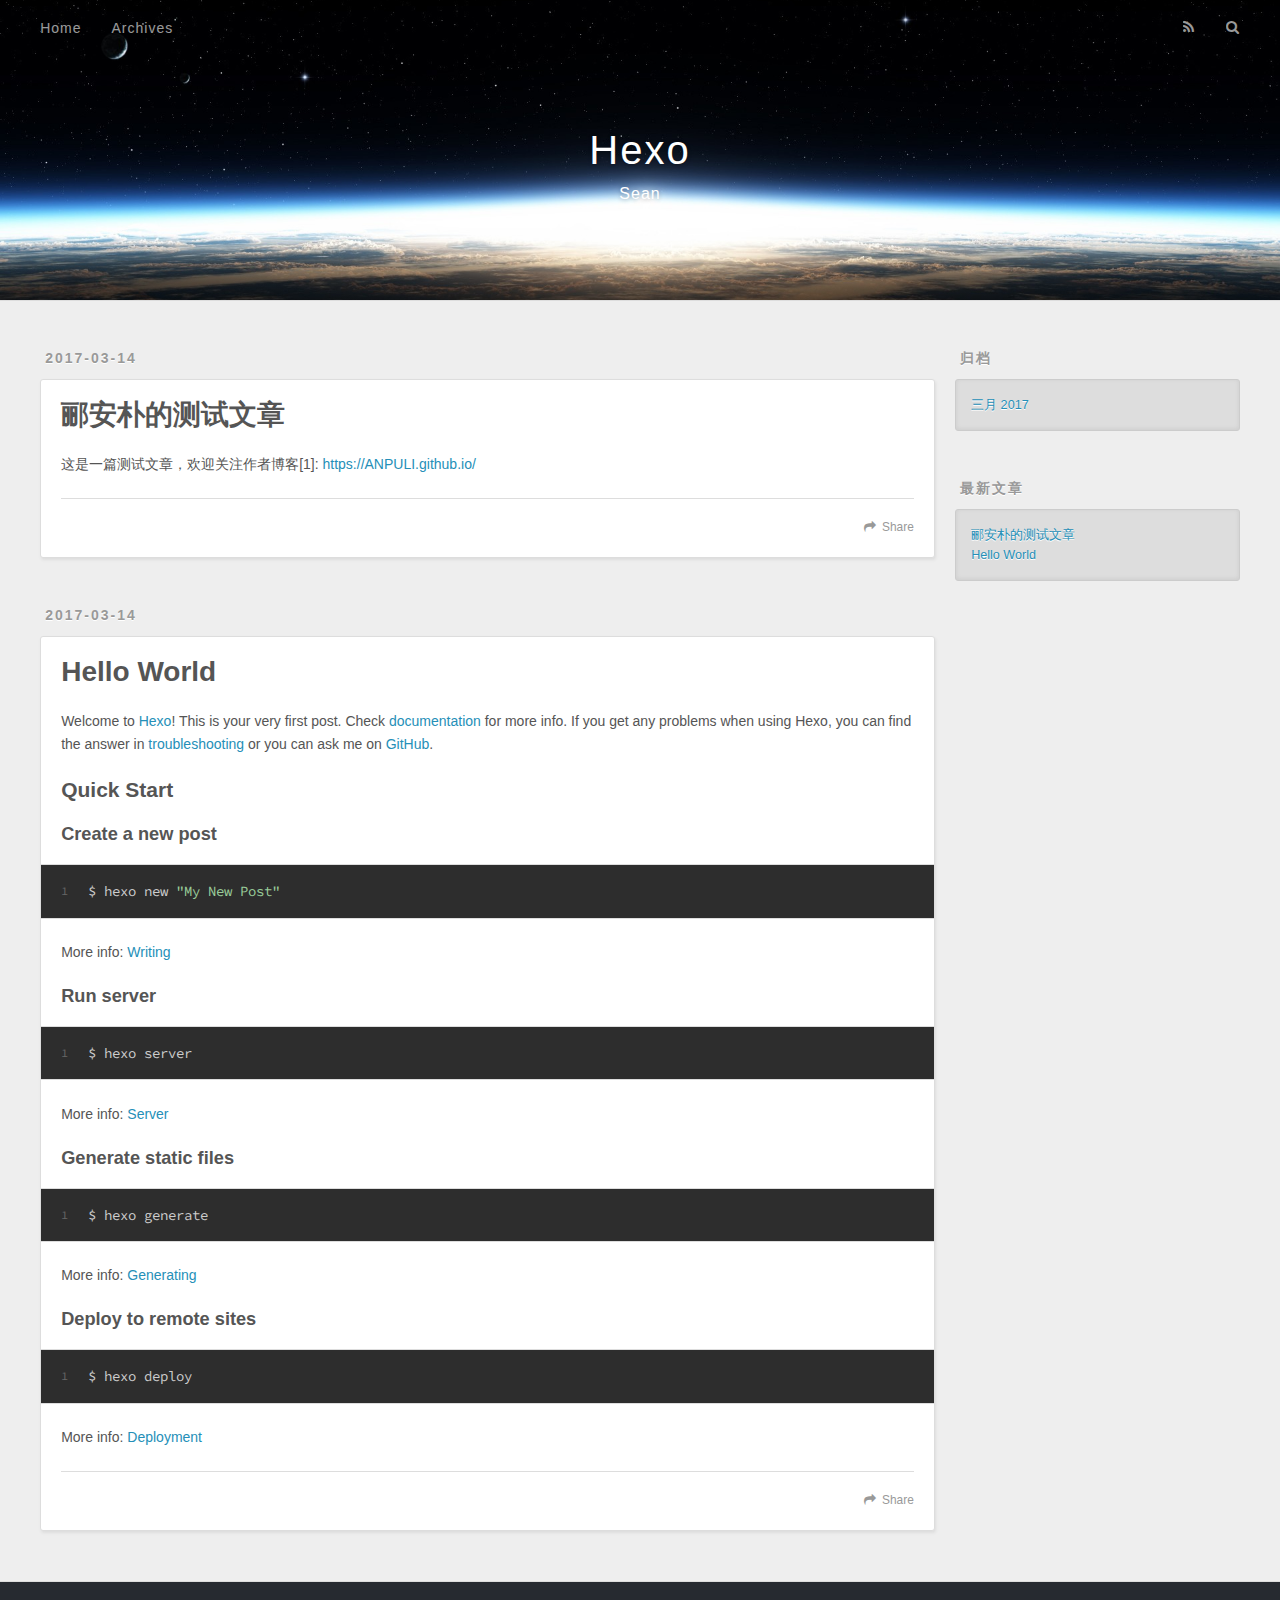
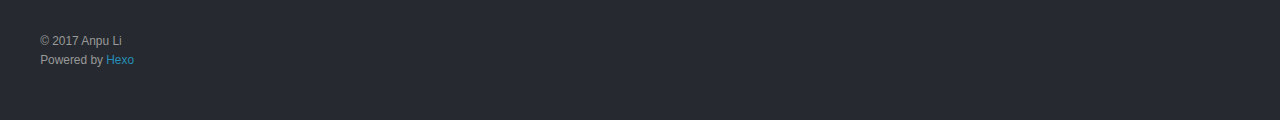
==== index.html @ 2912bfc1 "Site updated: 2017-03-14 13:31:15" ====
<!DOCTYPE html>
<html>
<head>
  <meta charset="utf-8">
  
  <title>Hexo</title>
  <meta name="viewport" content="width=device-width, initial-scale=1, maximum-scale=1">
  <meta name="description" content="No description">
<meta property="og:type" content="website">
<meta property="og:title" content="Hexo">
<meta property="og:url" content="http://yoursite.com/index.html">
<meta property="og:site_name" content="Hexo">
<meta property="og:description" content="No description">
<meta name="twitter:card" content="summary">
<meta name="twitter:title" content="Hexo">
<meta name="twitter:description" content="No description">
  
    <link rel="alternate" href="/atom.xml" title="Hexo" type="application/atom+xml">
  
  
    <link rel="icon" href="/favicon.png">
  
  
    <link href="//fonts.googleapis.com/css?family=Source+Code+Pro" rel="stylesheet" type="text/css">
  
  <link rel="stylesheet" href="/css/style.css">
  

</head>

<body>
  <div id="container">
    <div id="wrap">
      <header id="header">
  <div id="banner"></div>
  <div id="header-outer" class="outer">
    <div id="header-title" class="inner">
      <h1 id="logo-wrap">
        <a href="/" id="logo">Hexo</a>
      </h1>
      
        <h2 id="subtitle-wrap">
          <a href="/" id="subtitle">Sean</a>
        </h2>
      
    </div>
    <div id="header-inner" class="inner">
      <nav id="main-nav">
        <a id="main-nav-toggle" class="nav-icon"></a>
        
          <a class="main-nav-link" href="/">Home</a>
        
          <a class="main-nav-link" href="/archives">Archives</a>
        
      </nav>
      <nav id="sub-nav">
        
          <a id="nav-rss-link" class="nav-icon" href="/atom.xml" title="RSS Feed"></a>
        
        <a id="nav-search-btn" class="nav-icon" title="搜索"></a>
      </nav>
      <div id="search-form-wrap">
        <form action="//google.com/search" method="get" accept-charset="UTF-8" class="search-form"><input type="search" name="q" results="0" class="search-form-input" placeholder="Search"><button type="submit" class="search-form-submit">&#xF002;</button><input type="hidden" name="sitesearch" value="http://yoursite.com"></form>
      </div>
    </div>
  </div>
</header>
      <div class="outer">
        <section id="main">
  
    <article id="post-郦安朴的测试文章" class="article article-type-post" itemscope itemprop="blogPost">
  <div class="article-meta">
    <a href="/2017/03/14/郦安朴的测试文章/" class="article-date">
  <time datetime="2017-03-14T05:19:35.000Z" itemprop="datePublished">2017-03-14</time>
</a>
    
  </div>
  <div class="article-inner">
    
    
      <header class="article-header">
        
  
    <h1 itemprop="name">
      <a class="article-title" href="/2017/03/14/郦安朴的测试文章/">郦安朴的测试文章</a>
    </h1>
  

      </header>
    
    <div class="article-entry" itemprop="articleBody">
      
        <p>这是一篇测试文章，欢迎关注作者博客[1]: <a href="https://ANPULI.github.io/" target="_blank" rel="external">https://ANPULI.github.io/</a></p>

      
    </div>
    <footer class="article-footer">
      <a data-url="http://yoursite.com/2017/03/14/郦安朴的测试文章/" data-id="cj093n25y0001uouliqaqt9pt" class="article-share-link">Share</a>
      
      
    </footer>
  </div>
  
</article>


  
    <article id="post-hello-world" class="article article-type-post" itemscope itemprop="blogPost">
  <div class="article-meta">
    <a href="/2017/03/14/hello-world/" class="article-date">
  <time datetime="2017-03-14T04:30:43.937Z" itemprop="datePublished">2017-03-14</time>
</a>
    
  </div>
  <div class="article-inner">
    
    
      <header class="article-header">
        
  
    <h1 itemprop="name">
      <a class="article-title" href="/2017/03/14/hello-world/">Hello World</a>
    </h1>
  

      </header>
    
    <div class="article-entry" itemprop="articleBody">
      
        <p>Welcome to <a href="https://hexo.io/" target="_blank" rel="external">Hexo</a>! This is your very first post. Check <a href="https://hexo.io/docs/" target="_blank" rel="external">documentation</a> for more info. If you get any problems when using Hexo, you can find the answer in <a href="https://hexo.io/docs/troubleshooting.html" target="_blank" rel="external">troubleshooting</a> or you can ask me on <a href="https://github.com/hexojs/hexo/issues" target="_blank" rel="external">GitHub</a>.</p>
<h2 id="Quick-Start"><a href="#Quick-Start" class="headerlink" title="Quick Start"></a>Quick Start</h2><h3 id="Create-a-new-post"><a href="#Create-a-new-post" class="headerlink" title="Create a new post"></a>Create a new post</h3><figure class="highlight bash"><table><tr><td class="gutter"><pre><div class="line">1</div></pre></td><td class="code"><pre><div class="line">$ hexo new <span class="string">"My New Post"</span></div></pre></td></tr></table></figure>
<p>More info: <a href="https://hexo.io/docs/writing.html" target="_blank" rel="external">Writing</a></p>
<h3 id="Run-server"><a href="#Run-server" class="headerlink" title="Run server"></a>Run server</h3><figure class="highlight bash"><table><tr><td class="gutter"><pre><div class="line">1</div></pre></td><td class="code"><pre><div class="line">$ hexo server</div></pre></td></tr></table></figure>
<p>More info: <a href="https://hexo.io/docs/server.html" target="_blank" rel="external">Server</a></p>
<h3 id="Generate-static-files"><a href="#Generate-static-files" class="headerlink" title="Generate static files"></a>Generate static files</h3><figure class="highlight bash"><table><tr><td class="gutter"><pre><div class="line">1</div></pre></td><td class="code"><pre><div class="line">$ hexo generate</div></pre></td></tr></table></figure>
<p>More info: <a href="https://hexo.io/docs/generating.html" target="_blank" rel="external">Generating</a></p>
<h3 id="Deploy-to-remote-sites"><a href="#Deploy-to-remote-sites" class="headerlink" title="Deploy to remote sites"></a>Deploy to remote sites</h3><figure class="highlight bash"><table><tr><td class="gutter"><pre><div class="line">1</div></pre></td><td class="code"><pre><div class="line">$ hexo deploy</div></pre></td></tr></table></figure>
<p>More info: <a href="https://hexo.io/docs/deployment.html" target="_blank" rel="external">Deployment</a></p>

      
    </div>
    <footer class="article-footer">
      <a data-url="http://yoursite.com/2017/03/14/hello-world/" data-id="cj093n25i0000uoulwj6k69hn" class="article-share-link">Share</a>
      
      
    </footer>
  </div>
  
</article>


  

</section>
        
          <aside id="sidebar">
  
    

  
    

  
    
  
    
  <div class="widget-wrap">
    <h3 class="widget-title">归档</h3>
    <div class="widget">
      <ul class="archive-list"><li class="archive-list-item"><a class="archive-list-link" href="/archives/2017/03/">三月 2017</a></li></ul>
    </div>
  </div>


  
    
  <div class="widget-wrap">
    <h3 class="widget-title">最新文章</h3>
    <div class="widget">
      <ul>
        
          <li>
            <a href="/2017/03/14/郦安朴的测试文章/">郦安朴的测试文章</a>
          </li>
        
          <li>
            <a href="/2017/03/14/hello-world/">Hello World</a>
          </li>
        
      </ul>
    </div>
  </div>

  
</aside>
        
      </div>
      <footer id="footer">
  
  <div class="outer">
    <div id="footer-info" class="inner">
      &copy; 2017 Anpu Li<br>
      Powered by <a href="http://hexo.io/" target="_blank">Hexo</a>
    </div>
  </div>
</footer>
    </div>
    <nav id="mobile-nav">
  
    <a href="/" class="mobile-nav-link">Home</a>
  
    <a href="/archives" class="mobile-nav-link">Archives</a>
  
</nav>
    

<script src="//ajax.googleapis.com/ajax/libs/jquery/2.0.3/jquery.min.js"></script>


  <link rel="stylesheet" href="/fancybox/jquery.fancybox.css">
  <script src="/fancybox/jquery.fancybox.pack.js"></script>


<script src="/js/script.js"></script>

  </div>
</body>
</html>
---- css/style.css ----
body {
  width: 100%;
}
body:before,
body:after {
  content: "";
  display: table;
}
body:after {
  clear: both;
}
html,
body,
div,
span,
applet,
object,
iframe,
h1,
h2,
h3,
h4,
h5,
h6,
p,
blockquote,
pre,
a,
abbr,
acronym,
address,
big,
cite,
code,
del,
dfn,
em,
img,
ins,
kbd,
q,
s,
samp,
small,
strike,
strong,
sub,
sup,
tt,
var,
dl,
dt,
dd,
ol,
ul,
li,
fieldset,
form,
label,
legend,
table,
caption,
tbody,
tfoot,
thead,
tr,
th,
td {
  margin: 0;
  padding: 0;
  border: 0;
  outline: 0;
  font-weight: inherit;
  font-style: inherit;
  font-family: inherit;
  font-size: 100%;
  vertical-align: baseline;
}
body {
  line-height: 1;
  color: #000;
  background: #fff;
}
ol,
ul {
  list-style: none;
}
table {
  border-collapse: separate;
  border-spacing: 0;
  vertical-align: middle;
}
caption,
th,
td {
  text-align: left;
  font-weight: normal;
  vertical-align: middle;
}
a img {
  border: none;
}
input,
button {
  margin: 0;
  padding: 0;
}
input::-moz-focus-inner,
button::-moz-focus-inner {
  border: 0;
  padding: 0;
}
@font-face {
  font-family: FontAwesome;
  font-style: normal;
  font-weight: normal;
  src: url("fonts/fontawesome-webfont.eot?v=#4.0.3");
  src: url("fonts/fontawesome-webfont.eot?#iefix&v=#4.0.3") format("embedded-opentype"), url("fonts/fontawesome-webfont.woff?v=#4.0.3") format("woff"), url("fonts/fontawesome-webfont.ttf?v=#4.0.3") format("truetype"), url("fonts/fontawesome-webfont.svg#fontawesomeregular?v=#4.0.3") format("svg");
}
html,
body,
#container {
  height: 100%;
}
body {
  background: #eee;
  font: 14px "Helvetica Neue", Helvetica, Arial, sans-serif;
  -webkit-text-size-adjust: 100%;
}
.outer {
  max-width: 1220px;
  margin: 0 auto;
  padding: 0 20px;
}
.outer:before,
.outer:after {
  content: "";
  display: table;
}
.outer:after {
  clear: both;
}
.inner {
  display: inline;
  float: left;
  width: 98.33333333333333%;
  margin: 0 0.833333333333333%;
}
.left,
.alignleft {
  float: left;
}
.right,
.alignright {
  float: right;
}
.clear {
  clear: both;
}
#container {
  position: relative;
}
.mobile-nav-on {
  overflow: hidden;
}
#wrap {
  height: 100%;
  width: 100%;
  position: absolute;
  top: 0;
  left: 0;
  -webkit-transition: 0.2s ease-out;
  -moz-transition: 0.2s ease-out;
  -ms-transition: 0.2s ease-out;
  transition: 0.2s ease-out;
  z-index: 1;
  background: #eee;
}
.mobile-nav-on #wrap {
  left: 280px;
}
@media screen and (min-width: 768px) {
  #main {
    display: inline;
    float: left;
    width: 73.33333333333333%;
    margin: 0 0.833333333333333%;
  }
}
.article-date,
.article-category-link,
.archive-year,
.widget-title {
  text-decoration: none;
  text-transform: uppercase;
  letter-spacing: 2px;
  color: #999;
  margin-bottom: 1em;
  margin-left: 5px;
  line-height: 1em;
  text-shadow: 0 1px #fff;
  font-weight: bold;
}
.article-inner,
.archive-article-inner {
  background: #fff;
  -webkit-box-shadow: 1px 2px 3px #ddd;
  box-shadow: 1px 2px 3px #ddd;
  border: 1px solid #ddd;
  border-radius: 3px;
}
.article-entry h1,
.widget h1 {
  font-size: 2em;
}
.article-entry h2,
.widget h2 {
  font-size: 1.5em;
}
.article-entry h3,
.widget h3 {
  font-size: 1.3em;
}
.article-entry h4,
.widget h4 {
  font-size: 1.2em;
}
.article-entry h5,
.widget h5 {
  font-size: 1em;
}
.article-entry h6,
.widget h6 {
  font-size: 1em;
  color: #999;
}
.article-entry hr,
.widget hr {
  border: 1px dashed #ddd;
}
.article-entry strong,
.widget strong {
  font-weight: bold;
}
.article-entry em,
.widget em,
.article-entry cite,
.widget cite {
  font-style: italic;
}
.article-entry sup,
.widget sup,
.article-entry sub,
.widget sub {
  font-size: 0.75em;
  line-height: 0;
  position: relative;
  vertical-align: baseline;
}
.article-entry sup,
.widget sup {
  top: -0.5em;
}
.article-entry sub,
.widget sub {
  bottom: -0.2em;
}
.article-entry small,
.widget small {
  font-size: 0.85em;
}
.article-entry acronym,
.widget acronym,
.article-entry abbr,
.widget abbr {
  border-bottom: 1px dotted;
}
.article-entry ul,
.widget ul,
.article-entry ol,
.widget ol,
.article-entry dl,
.widget dl {
  margin: 0 20px;
  line-height: 1.6em;
}
.article-entry ul ul,
.widget ul ul,
.article-entry ol ul,
.widget ol ul,
.article-entry ul ol,
.widget ul ol,
.article-entry ol ol,
.widget ol ol {
  margin-top: 0;
  margin-bottom: 0;
}
.article-entry ul,
.widget ul {
  list-style: disc;
}
.article-entry ol,
.widget ol {
  list-style: decimal;
}
.article-entry dt,
.widget dt {
  font-weight: bold;
}
#header {
  height: 300px;
  position: relative;
  border-bottom: 1px solid #ddd;
}
#header:before,
#header:after {
  content: "";
  position: absolute;
  left: 0;
  right: 0;
  height: 40px;
}
#header:before {
  top: 0;
  background: -webkit-linear-gradient(rgba(0,0,0,0.2), transparent);
  background: -moz-linear-gradient(rgba(0,0,0,0.2), transparent);
  background: -ms-linear-gradient(rgba(0,0,0,0.2), transparent);
  background: linear-gradient(rgba(0,0,0,0.2), transparent);
}
#header:after {
  bottom: 0;
  background: -webkit-linear-gradient(transparent, rgba(0,0,0,0.2));
  background: -moz-linear-gradient(transparent, rgba(0,0,0,0.2));
  background: -ms-linear-gradient(transparent, rgba(0,0,0,0.2));
  background: linear-gradient(transparent, rgba(0,0,0,0.2));
}
#header-outer {
  height: 100%;
  position: relative;
}
#header-inner {
  position: relative;
  overflow: hidden;
}
#banner {
  position: absolute;
  top: 0;
  left: 0;
  width: 100%;
  height: 100%;
  background: url("images/banner.jpg") center #000;
  -webkit-background-size: cover;
  -moz-background-size: cover;
  background-size: cover;
  z-index: -1;
}
#header-title {
  text-align: center;
  height: 40px;
  position: absolute;
  top: 50%;
  left: 0;
  margin-top: -20px;
}
#logo,
#subtitle {
  text-decoration: none;
  color: #fff;
  font-weight: 300;
  text-shadow: 0 1px 4px rgba(0,0,0,0.3);
}
#logo {
  font-size: 40px;
  line-height: 40px;
  letter-spacing: 2px;
}
#subtitle {
  font-size: 16px;
  line-height: 16px;
  letter-spacing: 1px;
}
#subtitle-wrap {
  margin-top: 16px;
}
#main-nav {
  float: left;
  margin-left: -15px;
}
.nav-icon,
.main-nav-link {
  float: left;
  color: #fff;
  opacity: 0.6;
  text-decoration: none;
  text-shadow: 0 1px rgba(0,0,0,0.2);
  -webkit-transition: opacity 0.2s;
  -moz-transition: opacity 0.2s;
  -ms-transition: opacity 0.2s;
  transition: opacity 0.2s;
  display: block;
  padding: 20px 15px;
}
.nav-icon:hover,
.main-nav-link:hover {
  opacity: 1;
}
.nav-icon {
  font-family: FontAwesome;
  text-align: center;
  font-size: 14px;
  width: 14px;
  height: 14px;
  padding: 20px 15px;
  position: relative;
  cursor: pointer;
}
.main-nav-link {
  font-weight: 300;
  letter-spacing: 1px;
}
@media screen and (max-width: 479px) {
  .main-nav-link {
    display: none;
  }
}
#main-nav-toggle {
  display: none;
}
#main-nav-toggle:before {
  content: "\f0c9";
}
@media screen and (max-width: 479px) {
  #main-nav-toggle {
    display: block;
  }
}
#sub-nav {
  float: right;
  margin-right: -15px;
}
#nav-rss-link:before {
  content: "\f09e";
}
#nav-search-btn:before {
  content: "\f002";
}
#search-form-wrap {
  position: absolute;
  top: 15px;
  width: 150px;
  height: 30px;
  right: -150px;
  opacity: 0;
  -webkit-transition: 0.2s ease-out;
  -moz-transition: 0.2s ease-out;
  -ms-transition: 0.2s ease-out;
  transition: 0.2s ease-out;
}
#search-form-wrap.on {
  opacity: 1;
  right: 0;
}
@media screen and (max-width: 479px) {
  #search-form-wrap {
    width: 100%;
    right: -100%;
  }
}
.search-form {
  position: absolute;
  top: 0;
  left: 0;
  right: 0;
  background: #fff;
  padding: 5px 15px;
  border-radius: 15px;
  -webkit-box-shadow: 0 0 10px rgba(0,0,0,0.3);
  box-shadow: 0 0 10px rgba(0,0,0,0.3);
}
.search-form-input {
  border: none;
  background: none;
  color: #555;
  width: 100%;
  font: 13px "Helvetica Neue", Helvetica, Arial, sans-serif;
  outline: none;
}
.search-form-input::-webkit-search-results-decoration,
.search-form-input::-webkit-search-cancel-button {
  -webkit-appearance: none;
}
.search-form-submit {
  position: absolute;
  top: 50%;
  right: 10px;
  margin-top: -7px;
  font: 13px FontAwesome;
  border: none;
  background: none;
  color: #bbb;
  cursor: pointer;
}
.search-form-submit:hover,
.search-form-submit:focus {
  color: #777;
}
.article {
  margin: 50px 0;
}
.article-inner {
  overflow: hidden;
}
.article-meta:before,
.article-meta:after {
  content: "";
  display: table;
}
.article-meta:after {
  clear: both;
}
.article-date {
  float: left;
}
.article-category {
  float: left;
  line-height: 1em;
  color: #ccc;
  text-shadow: 0 1px #fff;
  margin-left: 8px;
}
.article-category:before {
  content: "\2022";
}
.article-category-link {
  margin: 0 12px 1em;
}
.article-header {
  padding: 20px 20px 0;
}
.article-title {
  text-decoration: none;
  font-size: 2em;
  font-weight: bold;
  color: #555;
  line-height: 1.1em;
  -webkit-transition: color 0.2s;
  -moz-transition: color 0.2s;
  -ms-transition: color 0.2s;
  transition: color 0.2s;
}
a.article-title:hover {
  color: #258fb8;
}
.article-entry {
  color: #555;
  padding: 0 20px;
}
.article-entry:before,
.article-entry:after {
  content: "";
  display: table;
}
.article-entry:after {
  clear: both;
}
.article-entry p,
.article-entry table {
  line-height: 1.6em;
  margin: 1.6em 0;
}
.article-entry h1,
.article-entry h2,
.article-entry h3,
.article-entry h4,
.article-entry h5,
.article-entry h6 {
  font-weight: bold;
}
.article-entry h1,
.article-entry h2,
.article-entry h3,
.article-entry h4,
.article-entry h5,
.article-entry h6 {
  line-height: 1.1em;
  margin: 1.1em 0;
}
.article-entry a {
  color: #258fb8;
  text-decoration: none;
}
.article-entry a:hover {
  text-decoration: underline;
}
.article-entry ul,
.article-entry ol,
.article-entry dl {
  margin-top: 1.6em;
  margin-bottom: 1.6em;
}
.article-entry img,
.article-entry video {
  max-width: 100%;
  height: auto;
  display: block;
  margin: auto;
}
.article-entry iframe {
  border: none;
}
.article-entry table {
  width: 100%;
  border-collapse: collapse;
  border-spacing: 0;
}
.article-entry th {
  font-weight: bold;
  border-bottom: 3px solid #ddd;
  padding-bottom: 0.5em;
}
.article-entry td {
  border-bottom: 1px solid #ddd;
  padding: 10px 0;
}
.article-entry blockquote {
  font-family: Georgia, "Times New Roman", serif;
  font-size: 1.4em;
  margin: 1.6em 20px;
  text-align: center;
}
.article-entry blockquote footer {
  font-size: 14px;
  margin: 1.6em 0;
  font-family: "Helvetica Neue", Helvetica, Arial, sans-serif;
}
.article-entry blockquote footer cite:before {
  content: "—";
  padding: 0 0.5em;
}
.article-entry .pullquote {
  text-align: left;
  width: 45%;
  margin: 0;
}
.article-entry .pullquote.left {
  margin-left: 0.5em;
  margin-right: 1em;
}
.article-entry .pullquote.right {
  margin-right: 0.5em;
  margin-left: 1em;
}
.article-entry .caption {
  color: #999;
  display: block;
  font-size: 0.9em;
  margin-top: 0.5em;
  position: relative;
  text-align: center;
}
.article-entry .video-container {
  position: relative;
  padding-top: 56.25%;
  height: 0;
  overflow: hidden;
}
.article-entry .video-container iframe,
.article-entry .video-container object,
.article-entry .video-container embed {
  position: absolute;
  top: 0;
  left: 0;
  width: 100%;
  height: 100%;
  margin-top: 0;
}
.article-more-link a {
  display: inline-block;
  line-height: 1em;
  padding: 6px 15px;
  border-radius: 15px;
  background: #eee;
  color: #999;
  text-shadow: 0 1px #fff;
  text-decoration: none;
}
.article-more-link a:hover {
  background: #258fb8;
  color: #fff;
  text-decoration: none;
  text-shadow: 0 1px #1e7293;
}
.article-footer {
  font-size: 0.85em;
  line-height: 1.6em;
  border-top: 1px solid #ddd;
  padding-top: 1.6em;
  margin: 0 20px 20px;
}
.article-footer:before,
.article-footer:after {
  content: "";
  display: table;
}
.article-footer:after {
  clear: both;
}
.article-footer a {
  color: #999;
  text-decoration: none;
}
.article-footer a:hover {
  color: #555;
}
.article-tag-list-item {
  float: left;
  margin-right: 10px;
}
.article-tag-list-link:before {
  content: "#";
}
.article-comment-link {
  float: right;
}
.article-comment-link:before {
  content: "\f075";
  font-family: FontAwesome;
  padding-right: 8px;
}
.article-share-link {
  cursor: pointer;
  float: right;
  margin-left: 20px;
}
.article-share-link:before {
  content: "\f064";
  font-family: FontAwesome;
  padding-right: 6px;
}
#article-nav {
  position: relative;
}
#article-nav:before,
#article-nav:after {
  content: "";
  display: table;
}
#article-nav:after {
  clear: both;
}
@media screen and (min-width: 768px) {
  #article-nav {
    margin: 50px 0;
  }
  #article-nav:before {
    width: 8px;
    height: 8px;
    position: absolute;
    top: 50%;
    left: 50%;
    margin-top: -4px;
    margin-left: -4px;
    content: "";
    border-radius: 50%;
    background: #ddd;
    -webkit-box-shadow: 0 1px 2px #fff;
    box-shadow: 0 1px 2px #fff;
  }
}
.article-nav-link-wrap {
  text-decoration: none;
  text-shadow: 0 1px #fff;
  color: #999;
  -webkit-box-sizing: border-box;
  -moz-box-sizing: border-box;
  box-sizing: border-box;
  margin-top: 50px;
  text-align: center;
  display: block;
}
.article-nav-link-wrap:hover {
  color: #555;
}
@media screen and (min-width: 768px) {
  .article-nav-link-wrap {
    width: 50%;
    margin-top: 0;
  }
}
@media screen and (min-width: 768px) {
  #article-nav-newer {
    float: left;
    text-align: right;
    padding-right: 20px;
  }
}
@media screen and (min-width: 768px) {
  #article-nav-older {
    float: right;
    text-align: left;
    padding-left: 20px;
  }
}
.article-nav-caption {
  text-transform: uppercase;
  letter-spacing: 2px;
  color: #ddd;
  line-height: 1em;
  font-weight: bold;
}
#article-nav-newer .article-nav-caption {
  margin-right: -2px;
}
.article-nav-title {
  font-size: 0.85em;
  line-height: 1.6em;
  margin-top: 0.5em;
}
.article-share-box {
  position: absolute;
  display: none;
  background: #fff;
  -webkit-box-shadow: 1px 2px 10px rgba(0,0,0,0.2);
  box-shadow: 1px 2px 10px rgba(0,0,0,0.2);
  border-radius: 3px;
  margin-left: -145px;
  overflow: hidden;
  z-index: 1;
}
.article-share-box.on {
  display: block;
}
.article-share-input {
  width: 100%;
  background: none;
  -webkit-box-sizing: border-box;
  -moz-box-sizing: border-box;
  box-sizing: border-box;
  font: 14px "Helvetica Neue", Helvetica, Arial, sans-serif;
  padding: 0 15px;
  color: #555;
  outline: none;
  border: 1px solid #ddd;
  border-radius: 3px 3px 0 0;
  height: 36px;
  line-height: 36px;
}
.article-share-links {
  background: #eee;
}
.article-share-links:before,
.article-share-links:after {
  content: "";
  display: table;
}
.article-share-links:after {
  clear: both;
}
.article-share-twitter,
.article-share-facebook,
.article-share-pinterest,
.article-share-google {
  width: 50px;
  height: 36px;
  display: block;
  float: left;
  position: relative;
  color: #999;
  text-shadow: 0 1px #fff;
}
.article-share-twitter:before,
.article-share-facebook:before,
.article-share-pinterest:before,
.article-share-google:before {
  font-size: 20px;
  font-family: FontAwesome;
  width: 20px;
  height: 20px;
  position: absolute;
  top: 50%;
  left: 50%;
  margin-top: -10px;
  margin-left: -10px;
  text-align: center;
}
.article-share-twitter:hover,
.article-share-facebook:hover,
.article-share-pinterest:hover,
.article-share-google:hover {
  color: #fff;
}
.article-share-twitter:before {
  content: "\f099";
}
.article-share-twitter:hover {
  background: #00aced;
  text-shadow: 0 1px #008abe;
}
.article-share-facebook:before {
  content: "\f09a";
}
.article-share-facebook:hover {
  background: #3b5998;
  text-shadow: 0 1px #2f477a;
}
.article-share-pinterest:before {
  content: "\f0d2";
}
.article-share-pinterest:hover {
  background: #cb2027;
  text-shadow: 0 1px #a21a1f;
}
.article-share-google:before {
  content: "\f0d5";
}
.article-share-google:hover {
  background: #dd4b39;
  text-shadow: 0 1px #be3221;
}
.article-gallery {
  background: #000;
  position: relative;
}
.article-gallery-photos {
  position: relative;
  overflow: hidden;
}
.article-gallery-img {
  display: none;
  max-width: 100%;
}
.article-gallery-img:first-child {
  display: block;
}
.article-gallery-img.loaded {
  position: absolute;
  display: block;
}
.article-gallery-img img {
  display: block;
  max-width: 100%;
  margin: 0 auto;
}
#comments {
  background: #fff;
  -webkit-box-shadow: 1px 2px 3px #ddd;
  box-shadow: 1px 2px 3px #ddd;
  padding: 20px;
  border: 1px solid #ddd;
  border-radius: 3px;
  margin: 50px 0;
}
#comments a {
  color: #258fb8;
}
.archives-wrap {
  margin: 50px 0;
}
.archives:before,
.archives:after {
  content: "";
  display: table;
}
.archives:after {
  clear: both;
}
.archive-year-wrap {
  margin-bottom: 1em;
}
.archives {
  -webkit-column-gap: 10px;
  -moz-column-gap: 10px;
  column-gap: 10px;
}
@media screen and (min-width: 480px) and (max-width: 767px) {
  .archives {
    -webkit-column-count: 2;
    -moz-column-count: 2;
    column-count: 2;
  }
}
@media screen and (min-width: 768px) {
  .archives {
    -webkit-column-count: 3;
    -moz-column-count: 3;
    column-count: 3;
  }
}
.archive-article {
  -webkit-column-break-inside: avoid;
  page-break-inside: avoid;
  overflow: hidden;
  break-inside: avoid-column;
}
.archive-article-inner {
  padding: 10px;
  margin-bottom: 15px;
}
.archive-article-title {
  text-decoration: none;
  font-weight: bold;
  color: #555;
  -webkit-transition: color 0.2s;
  -moz-transition: color 0.2s;
  -ms-transition: color 0.2s;
  transition: color 0.2s;
  line-height: 1.6em;
}
.archive-article-title:hover {
  color: #258fb8;
}
.archive-article-footer {
  margin-top: 1em;
}
.archive-article-date {
  color: #999;
  text-decoration: none;
  font-size: 0.85em;
  line-height: 1em;
  margin-bottom: 0.5em;
  display: block;
}
#page-nav {
  margin: 50px auto;
  background: #fff;
  -webkit-box-shadow: 1px 2px 3px #ddd;
  box-shadow: 1px 2px 3px #ddd;
  border: 1px solid #ddd;
  border-radius: 3px;
  text-align: center;
  color: #999;
  overflow: hidden;
}
#page-nav:before,
#page-nav:after {
  content: "";
  display: table;
}
#page-nav:after {
  clear: both;
}
#page-nav a,
#page-nav span {
  padding: 10px 20px;
  line-height: 1;
  height: 2ex;
}
#page-nav a {
  color: #999;
  text-decoration: none;
}
#page-nav a:hover {
  background: #999;
  color: #fff;
}
#page-nav .prev {
  float: left;
}
#page-nav .next {
  float: right;
}
#page-nav .page-number {
  display: inline-block;
}
@media screen and (max-width: 479px) {
  #page-nav .page-number {
    display: none;
  }
}
#page-nav .current {
  color: #555;
  font-weight: bold;
}
#page-nav .space {
  color: #ddd;
}
#footer {
  background: #262a30;
  padding: 50px 0;
  border-top: 1px solid #ddd;
  color: #999;
}
#footer a {
  color: #258fb8;
  text-decoration: none;
}
#footer a:hover {
  text-decoration: underline;
}
#footer-info {
  line-height: 1.6em;
  font-size: 0.85em;
}
.article-entry pre,
.article-entry .highlight {
  background: #2d2d2d;
  margin: 0 -20px;
  padding: 15px 20px;
  border-style: solid;
  border-color: #ddd;
  border-width: 1px 0;
  overflow: auto;
  color: #ccc;
  line-height: 22.400000000000002px;
}
.article-entry .highlight .gutter pre,
.article-entry .gist .gist-file .gist-data .line-numbers {
  color: #666;
  font-size: 0.85em;
}
.article-entry pre,
.article-entry code {
  font-family: "Source Code Pro", Consolas, Monaco, Menlo, Consolas, monospace;
}
.article-entry code {
  background: #eee;
  text-shadow: 0 1px #fff;
  padding: 0 0.3em;
}
.article-entry pre code {
  background: none;
  text-shadow: none;
  padding: 0;
}
.article-entry .highlight pre {
  border: none;
  margin: 0;
  padding: 0;
}
.article-entry .highlight table {
  margin: 0;
  width: auto;
}
.article-entry .highlight td {
  border: none;
  padding: 0;
}
.article-entry .highlight figcaption {
  font-size: 0.85em;
  color: #999;
  line-height: 1em;
  margin-bottom: 1em;
}
.article-entry .highlight figcaption:before,
.article-entry .highlight figcaption:after {
  content: "";
  display: table;
}
.article-entry .highlight figcaption:after {
  clear: both;
}
.article-entry .highlight figcaption a {
  float: right;
}
.article-entry .highlight .gutter pre {
  text-align: right;
  padding-right: 20px;
}
.article-entry .highlight .line {
  height: 22.400000000000002px;
}
.article-entry .highlight .line.marked {
  background: #515151;
}
.article-entry .gist {
  margin: 0 -20px;
  border-style: solid;
  border-color: #ddd;
  border-width: 1px 0;
  background: #2d2d2d;
  padding: 15px 20px 15px 0;
}
.article-entry .gist .gist-file {
  border: none;
  font-family: "Source Code Pro", Consolas, Monaco, Menlo, Consolas, monospace;
  margin: 0;
}
.article-entry .gist .gist-file .gist-data {
  background: none;
  border: none;
}
.article-entry .gist .gist-file .gist-data .line-numbers {
  background: none;
  border: none;
  padding: 0 20px 0 0;
}
.article-entry .gist .gist-file .gist-data .line-data {
  padding: 0 !important;
}
.article-entry .gist .gist-file .highlight {
  margin: 0;
  padding: 0;
  border: none;
}
.article-entry .gist .gist-file .gist-meta {
  background: #2d2d2d;
  color: #999;
  font: 0.85em "Helvetica Neue", Helvetica, Arial, sans-serif;
  text-shadow: 0 0;
  padding: 0;
  margin-top: 1em;
  margin-left: 20px;
}
.article-entry .gist .gist-file .gist-meta a {
  color: #258fb8;
  font-weight: normal;
}
.article-entry .gist .gist-file .gist-meta a:hover {
  text-decoration: underline;
}
pre .comment,
pre .title {
  color: #999;
}
pre .variable,
pre .attribute,
pre .tag,
pre .regexp,
pre .ruby .constant,
pre .xml .tag .title,
pre .xml .pi,
pre .xml .doctype,
pre .html .doctype,
pre .css .id,
pre .css .class,
pre .css .pseudo {
  color: #f2777a;
}
pre .number,
pre .preprocessor,
pre .built_in,
pre .literal,
pre .params,
pre .constant {
  color: #f99157;
}
pre .class,
pre .ruby .class .title,
pre .css .rules .attribute {
  color: #9c9;
}
pre .string,
pre .value,
pre .inheritance,
pre .header,
pre .ruby .symbol,
pre .xml .cdata {
  color: #9c9;
}
pre .css .hexcolor {
  color: #6cc;
}
pre .function,
pre .python .decorator,
pre .python .title,
pre .ruby .function .title,
pre .ruby .title .keyword,
pre .perl .sub,
pre .javascript .title,
pre .coffeescript .title {
  color: #69c;
}
pre .keyword,
pre .javascript .function {
  color: #c9c;
}
@media screen and (max-width: 479px) {
  #mobile-nav {
    position: absolute;
    top: 0;
    left: 0;
    width: 280px;
    height: 100%;
    background: #191919;
    border-right: 1px solid #fff;
  }
}
@media screen and (max-width: 479px) {
  .mobile-nav-link {
    display: block;
    color: #999;
    text-decoration: none;
    padding: 15px 20px;
    font-weight: bold;
  }
  .mobile-nav-link:hover {
    color: #fff;
  }
}
@media screen and (min-width: 768px) {
  #sidebar {
    display: inline;
    float: left;
    width: 23.333333333333332%;
    margin: 0 0.833333333333333%;
  }
}
.widget-wrap {
  margin: 50px 0;
}
.widget {
  color: #777;
  text-shadow: 0 1px #fff;
  background: #ddd;
  -webkit-box-shadow: 0 -1px 4px #ccc inset;
  box-shadow: 0 -1px 4px #ccc inset;
  border: 1px solid #ccc;
  padding: 15px;
  border-radius: 3px;
}
.widget a {
  color: #258fb8;
  text-decoration: none;
}
.widget a:hover {
  text-decoration: underline;
}
.widget ul ul,
.widget ol ul,
.widget dl ul,
.widget ul ol,
.widget ol ol,
.widget dl ol,
.widget ul dl,
.widget ol dl,
.widget dl dl {
  margin-left: 15px;
  list-style: disc;
}
.widget {
  line-height: 1.6em;
  word-wrap: break-word;
  font-size: 0.9em;
}
.widget ul,
.widget ol {
  list-style: none;
  margin: 0;
}
.widget ul ul,
.widget ol ul,
.widget ul ol,
.widget ol ol {
  margin: 0 20px;
}
.widget ul ul,
.widget ol ul {
  list-style: disc;
}
.widget ul ol,
.widget ol ol {
  list-style: decimal;
}
.category-list-count,
.tag-list-count,
.archive-list-count {
  padding-left: 5px;
  color: #999;
  font-size: 0.85em;
}
.category-list-count:before,
.tag-list-count:before,
.archive-list-count:before {
  content: "(";
}
.category-list-count:after,
.tag-list-count:after,
.archive-list-count:after {
  content: ")";
}
.tagcloud a {
  margin-right: 5px;
  display: inline-block;
}
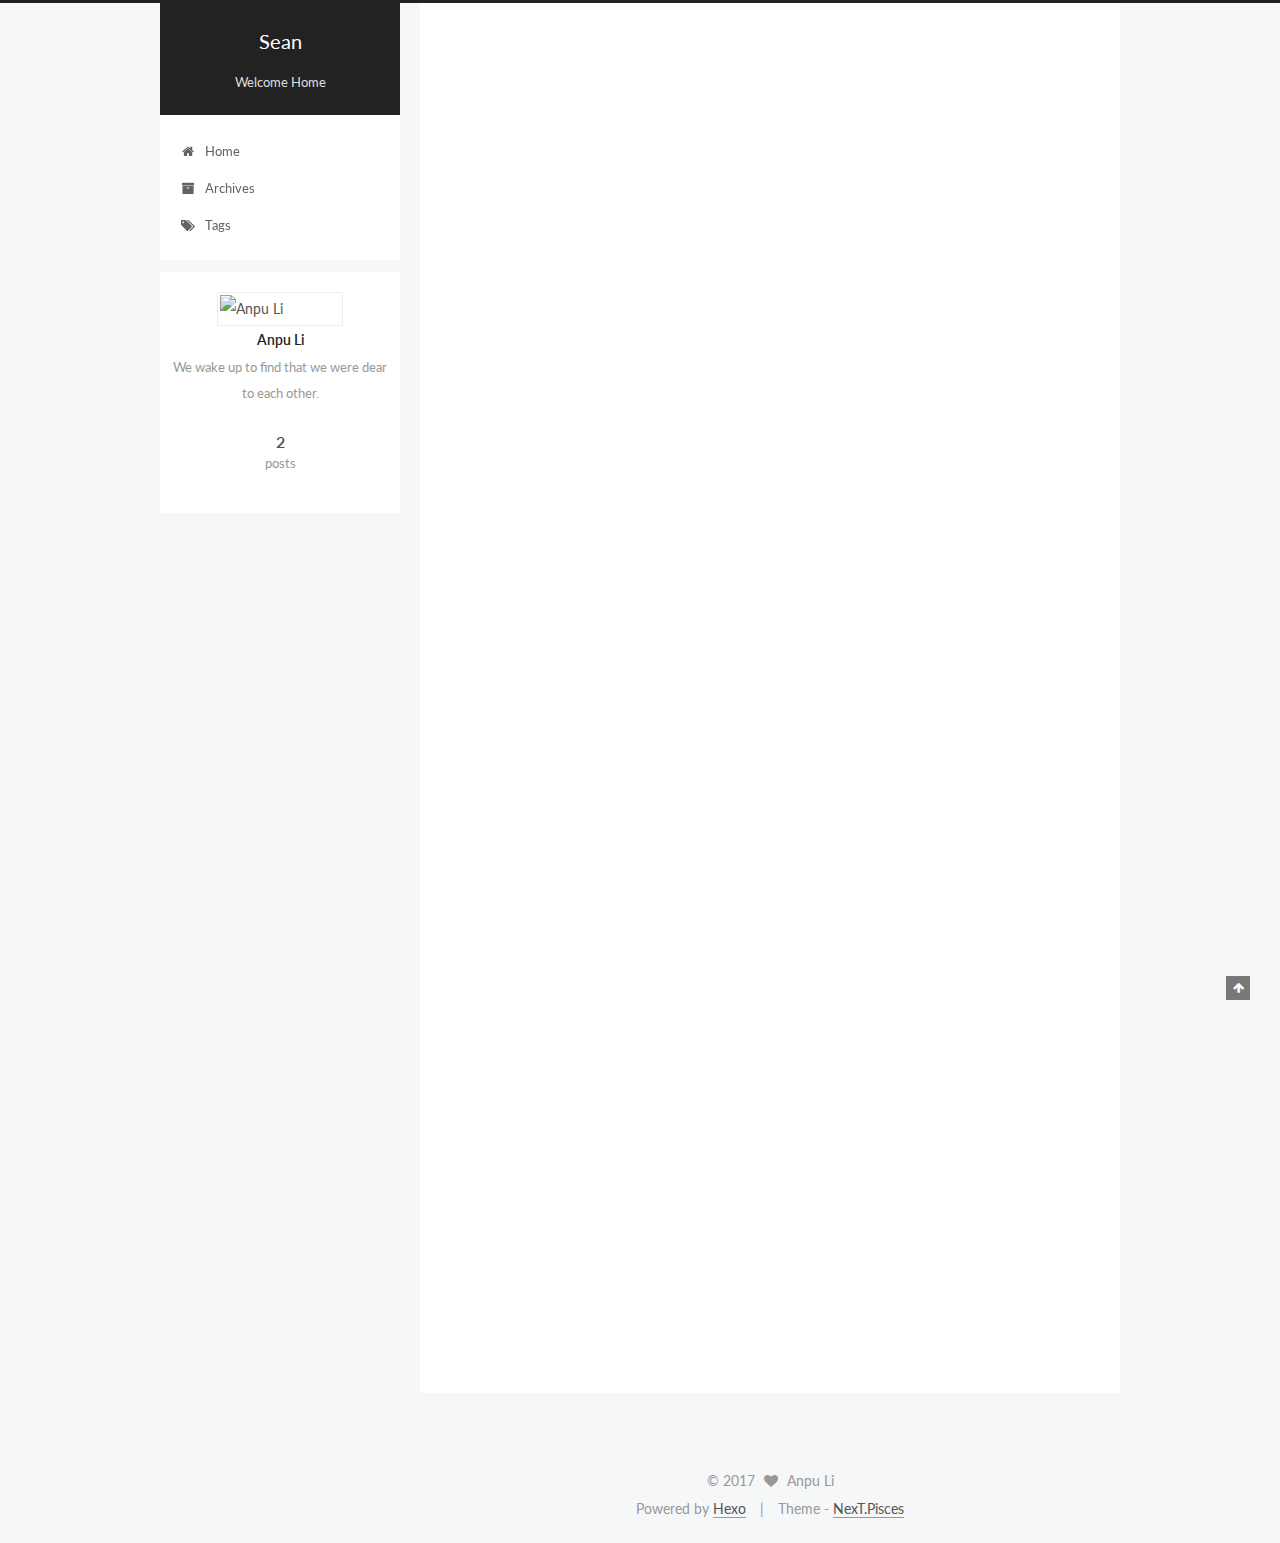
==== commit c8414d06: "Site updated: 2017-03-14 20:04:12" ====
--- a/index.html
+++ b/index.html
@@ -1,133 +1,454 @@
-<!DOCTYPE html>
-<html>
+<!doctype html>
+
+
+
+  
+
+
+<html class="theme-next pisces use-motion" lang="en">
 <head>
-  <meta charset="utf-8">
-  
-  <title>Hexo</title>
-  <meta name="viewport" content="width=device-width, initial-scale=1, maximum-scale=1">
-  <meta name="description" content="No description">
+  <meta charset="UTF-8"/>
+<meta http-equiv="X-UA-Compatible" content="IE=edge" />
+<meta name="viewport" content="width=device-width, initial-scale=1, maximum-scale=1"/>
+
+
+
+<meta http-equiv="Cache-Control" content="no-transform" />
+<meta http-equiv="Cache-Control" content="no-siteapp" />
+
+
+
+
+
+
+
+
+
+
+
+
+
+
+
+  
+  
+  <link href="/lib/fancybox/source/jquery.fancybox.css?v=2.1.5" rel="stylesheet" type="text/css" />
+
+
+
+
+  
+  
+  
+  
+
+  
+    
+    
+  
+
+  
+
+  
+
+  
+
+  
+
+  
+    
+    
+    <link href="//fonts.googleapis.com/css?family=Lato:300,300italic,400,400italic,700,700italic&subset=latin,latin-ext" rel="stylesheet" type="text/css">
+  
+
+
+
+
+
+
+<link href="/lib/font-awesome/css/font-awesome.min.css?v=4.6.2" rel="stylesheet" type="text/css" />
+
+<link href="/css/main.css?v=5.1.0" rel="stylesheet" type="text/css" />
+
+
+  <meta name="keywords" content="Hexo, NexT" />
+
+
+
+
+
+
+
+
+  <link rel="shortcut icon" type="image/x-icon" href="/favicon.ico?v=5.1.0" />
+
+
+
+
+
+
+<meta name="description" content="We wake up to find that we were dear to each other.">
 <meta property="og:type" content="website">
-<meta property="og:title" content="Hexo">
+<meta property="og:title" content="Sean">
 <meta property="og:url" content="http://yoursite.com/index.html">
-<meta property="og:site_name" content="Hexo">
-<meta property="og:description" content="No description">
+<meta property="og:site_name" content="Sean">
+<meta property="og:description" content="We wake up to find that we were dear to each other.">
 <meta name="twitter:card" content="summary">
-<meta name="twitter:title" content="Hexo">
-<meta name="twitter:description" content="No description">
-  
-    <link rel="alternate" href="/atom.xml" title="Hexo" type="application/atom+xml">
-  
-  
-    <link rel="icon" href="/favicon.png">
-  
-  
-    <link href="//fonts.googleapis.com/css?family=Source+Code+Pro" rel="stylesheet" type="text/css">
-  
-  <link rel="stylesheet" href="/css/style.css">
-  
-
+<meta name="twitter:title" content="Sean">
+<meta name="twitter:description" content="We wake up to find that we were dear to each other.">
+
+
+
+<script type="text/javascript" id="hexo.configurations">
+  var NexT = window.NexT || {};
+  var CONFIG = {
+    root: '/',
+    scheme: 'Pisces',
+    sidebar: {"position":"left","display":"post","offset":12,"offset_float":0,"b2t":false,"scrollpercent":false},
+    fancybox: true,
+    motion: true,
+    duoshuo: {
+      userId: '0',
+      author: 'Author'
+    },
+    algolia: {
+      applicationID: '',
+      apiKey: '',
+      indexName: '',
+      hits: {"per_page":10},
+      labels: {"input_placeholder":"Search for Posts","hits_empty":"We didn't find any results for the search: ${query}","hits_stats":"${hits} results found in ${time} ms"}
+    }
+  };
+</script>
+
+
+
+  <link rel="canonical" href="http://yoursite.com/"/>
+
+
+
+
+
+  <title> Sean </title>
 </head>
 
-<body>
-  <div id="container">
-    <div id="wrap">
-      <header id="header">
-  <div id="banner"></div>
-  <div id="header-outer" class="outer">
-    <div id="header-title" class="inner">
-      <h1 id="logo-wrap">
-        <a href="/" id="logo">Hexo</a>
-      </h1>
-      
-        <h2 id="subtitle-wrap">
-          <a href="/" id="subtitle">Sean</a>
-        </h2>
-      
-    </div>
-    <div id="header-inner" class="inner">
-      <nav id="main-nav">
-        <a id="main-nav-toggle" class="nav-icon"></a>
-        
-          <a class="main-nav-link" href="/">Home</a>
-        
-          <a class="main-nav-link" href="/archives">Archives</a>
-        
-      </nav>
-      <nav id="sub-nav">
-        
-          <a id="nav-rss-link" class="nav-icon" href="/atom.xml" title="RSS Feed"></a>
-        
-        <a id="nav-search-btn" class="nav-icon" title="搜索"></a>
-      </nav>
-      <div id="search-form-wrap">
-        <form action="//google.com/search" method="get" accept-charset="UTF-8" class="search-form"><input type="search" name="q" results="0" class="search-form-input" placeholder="Search"><button type="submit" class="search-form-submit">&#xF002;</button><input type="hidden" name="sitesearch" value="http://yoursite.com"></form>
-      </div>
-    </div>
+<body itemscope itemtype="http://schema.org/WebPage" lang="en">
+
+  
+
+
+
+
+
+
+
+
+
+
+
+
+
+
+  
+  
+    
+  
+
+  <div class="container one-collumn sidebar-position-left 
+   page-home 
+ ">
+    <div class="headband"></div>
+
+    <header id="header" class="header" itemscope itemtype="http://schema.org/WPHeader">
+      <div class="header-inner"><div class="site-brand-wrapper">
+  <div class="site-meta ">
+    
+
+    <div class="custom-logo-site-title">
+      <a href="/"  class="brand" rel="start">
+        <span class="logo-line-before"><i></i></span>
+        <span class="site-title">Sean</span>
+        <span class="logo-line-after"><i></i></span>
+      </a>
+    </div>
+      
+        <p class="site-subtitle">Welcome Home</p>
+      
   </div>
-</header>
-      <div class="outer">
-        <section id="main">
-  
-    <article id="post-郦安朴的测试文章" class="article article-type-post" itemscope itemprop="blogPost">
-  <div class="article-meta">
-    <a href="/2017/03/14/郦安朴的测试文章/" class="article-date">
-  <time datetime="2017-03-14T05:19:35.000Z" itemprop="datePublished">2017-03-14</time>
-</a>
-    
+
+  <div class="site-nav-toggle">
+    <button>
+      <span class="btn-bar"></span>
+      <span class="btn-bar"></span>
+      <span class="btn-bar"></span>
+    </button>
   </div>
-  <div class="article-inner">
-    
-    
-      <header class="article-header">
-        
-  
-    <h1 itemprop="name">
-      <a class="article-title" href="/2017/03/14/郦安朴的测试文章/">郦安朴的测试文章</a>
-    </h1>
-  
-
+</div>
+
+<nav class="site-nav">
+  
+
+  
+    <ul id="menu" class="menu">
+      
+        
+        <li class="menu-item menu-item-home">
+          <a href="/" rel="section">
+            
+              <i class="menu-item-icon fa fa-fw fa-home"></i> <br />
+            
+            Home
+          </a>
+        </li>
+      
+        
+        <li class="menu-item menu-item-archives">
+          <a href="/archives" rel="section">
+            
+              <i class="menu-item-icon fa fa-fw fa-archive"></i> <br />
+            
+            Archives
+          </a>
+        </li>
+      
+        
+        <li class="menu-item menu-item-tags">
+          <a href="/tags" rel="section">
+            
+              <i class="menu-item-icon fa fa-fw fa-tags"></i> <br />
+            
+            Tags
+          </a>
+        </li>
+      
+
+      
+    </ul>
+  
+
+  
+</nav>
+
+
+
+ </div>
+    </header>
+
+    <main id="main" class="main">
+      <div class="main-inner">
+        <div class="content-wrap">
+          <div id="content" class="content">
+            
+  <section id="posts" class="posts-expand">
+    
+      
+
+  
+
+  
+  
+  
+
+  <article class="post post-type-normal " itemscope itemtype="http://schema.org/Article">
+    <link itemprop="mainEntityOfPage" href="http://yoursite.com/2017/03/14/郦安朴的测试文章/">
+
+    <span hidden itemprop="author" itemscope itemtype="http://schema.org/Person">
+      <meta itemprop="name" content="Anpu Li">
+      <meta itemprop="description" content="">
+      <meta itemprop="image" content="http://omsks2h8u.bkt.clouddn.com/avatar01">
+    </span>
+
+    <span hidden itemprop="publisher" itemscope itemtype="http://schema.org/Organization">
+      <meta itemprop="name" content="Sean">
+    </span>
+
+    
+      <header class="post-header">
+
+        
+        
+          <h1 class="post-title" itemprop="name headline">
+            
+            
+              
+                
+                <a class="post-title-link" href="/2017/03/14/郦安朴的测试文章/" itemprop="url">
+                  郦安朴的测试文章
+                </a>
+              
+            
+          </h1>
+        
+
+        <div class="post-meta">
+          <span class="post-time">
+            
+              <span class="post-meta-item-icon">
+                <i class="fa fa-calendar-o"></i>
+              </span>
+              
+                <span class="post-meta-item-text">Posted on</span>
+              
+              <time title="Post created" itemprop="dateCreated datePublished" datetime="2017-03-14T13:19:35+08:00">
+                2017-03-14
+              </time>
+            
+
+            
+
+            
+          </span>
+
+          
+
+          
+            
+          
+
+          
+          
+
+          
+
+          
+
+          
+
+        </div>
       </header>
     
-    <div class="article-entry" itemprop="articleBody">
-      
-        <p>这是一篇测试文章，欢迎关注作者博客[1]: <a href="https://ANPULI.github.io/" target="_blank" rel="external">https://ANPULI.github.io/</a></p>
-
-      
-    </div>
-    <footer class="article-footer">
-      <a data-url="http://yoursite.com/2017/03/14/郦安朴的测试文章/" data-id="cj093n25y0001uouliqaqt9pt" class="article-share-link">Share</a>
-      
+
+
+    <div class="post-body" itemprop="articleBody">
+
+      
+      
+
+      
+        
+          
+            <p>这是一篇测试文章，欢迎关注作者博客[1]: <a href="https://ANPULI.github.io/" target="_blank" rel="external">https://ANPULI.github.io/</a></p>
+
+          
+        
+      
+    </div>
+
+    <div>
+      
+    </div>
+
+    <div>
+      
+    </div>
+
+    <div>
+      
+    </div>
+
+    <footer class="post-footer">
+      
+
+      
+
+      
+
+      
+      
+        <div class="post-eof"></div>
       
     </footer>
-  </div>
-  
-</article>
-
-
-  
-    <article id="post-hello-world" class="article article-type-post" itemscope itemprop="blogPost">
-  <div class="article-meta">
-    <a href="/2017/03/14/hello-world/" class="article-date">
-  <time datetime="2017-03-14T04:30:43.937Z" itemprop="datePublished">2017-03-14</time>
-</a>
-    
-  </div>
-  <div class="article-inner">
-    
-    
-      <header class="article-header">
-        
-  
-    <h1 itemprop="name">
-      <a class="article-title" href="/2017/03/14/hello-world/">Hello World</a>
-    </h1>
-  
-
+  </article>
+
+
+    
+      
+
+  
+
+  
+  
+  
+
+  <article class="post post-type-normal " itemscope itemtype="http://schema.org/Article">
+    <link itemprop="mainEntityOfPage" href="http://yoursite.com/2017/03/14/hello-world/">
+
+    <span hidden itemprop="author" itemscope itemtype="http://schema.org/Person">
+      <meta itemprop="name" content="Anpu Li">
+      <meta itemprop="description" content="">
+      <meta itemprop="image" content="http://omsks2h8u.bkt.clouddn.com/avatar01">
+    </span>
+
+    <span hidden itemprop="publisher" itemscope itemtype="http://schema.org/Organization">
+      <meta itemprop="name" content="Sean">
+    </span>
+
+    
+      <header class="post-header">
+
+        
+        
+          <h1 class="post-title" itemprop="name headline">
+            
+            
+              
+                
+                <a class="post-title-link" href="/2017/03/14/hello-world/" itemprop="url">
+                  Hello World
+                </a>
+              
+            
+          </h1>
+        
+
+        <div class="post-meta">
+          <span class="post-time">
+            
+              <span class="post-meta-item-icon">
+                <i class="fa fa-calendar-o"></i>
+              </span>
+              
+                <span class="post-meta-item-text">Posted on</span>
+              
+              <time title="Post created" itemprop="dateCreated datePublished" datetime="2017-03-14T12:30:43+08:00">
+                2017-03-14
+              </time>
+            
+
+            
+
+            
+          </span>
+
+          
+
+          
+            
+          
+
+          
+          
+
+          
+
+          
+
+          
+
+        </div>
       </header>
     
-    <div class="article-entry" itemprop="articleBody">
-      
-        <p>Welcome to <a href="https://hexo.io/" target="_blank" rel="external">Hexo</a>! This is your very first post. Check <a href="https://hexo.io/docs/" target="_blank" rel="external">documentation</a> for more info. If you get any problems when using Hexo, you can find the answer in <a href="https://hexo.io/docs/troubleshooting.html" target="_blank" rel="external">troubleshooting</a> or you can ask me on <a href="https://github.com/hexojs/hexo/issues" target="_blank" rel="external">GitHub</a>.</p>
+
+
+    <div class="post-body" itemprop="articleBody">
+
+      
+      
+
+      
+        
+          
+            <p>Welcome to <a href="https://hexo.io/" target="_blank" rel="external">Hexo</a>! This is your very first post. Check <a href="https://hexo.io/docs/" target="_blank" rel="external">documentation</a> for more info. If you get any problems when using Hexo, you can find the answer in <a href="https://hexo.io/docs/troubleshooting.html" target="_blank" rel="external">troubleshooting</a> or you can ask me on <a href="https://github.com/hexojs/hexo/issues" target="_blank" rel="external">GitHub</a>.</p>
 <h2 id="Quick-Start"><a href="#Quick-Start" class="headerlink" title="Quick Start"></a>Quick Start</h2><h3 id="Create-a-new-post"><a href="#Create-a-new-post" class="headerlink" title="Create a new post"></a>Create a new post</h3><figure class="highlight bash"><table><tr><td class="gutter"><pre><div class="line">1</div></pre></td><td class="code"><pre><div class="line">$ hexo new <span class="string">"My New Post"</span></div></pre></td></tr></table></figure>
 <p>More info: <a href="https://hexo.io/docs/writing.html" target="_blank" rel="external">Writing</a></p>
 <h3 id="Run-server"><a href="#Run-server" class="headerlink" title="Run server"></a>Run server</h3><figure class="highlight bash"><table><tr><td class="gutter"><pre><div class="line">1</div></pre></td><td class="code"><pre><div class="line">$ hexo server</div></pre></td></tr></table></figure>
@@ -137,92 +458,277 @@
 <h3 id="Deploy-to-remote-sites"><a href="#Deploy-to-remote-sites" class="headerlink" title="Deploy to remote sites"></a>Deploy to remote sites</h3><figure class="highlight bash"><table><tr><td class="gutter"><pre><div class="line">1</div></pre></td><td class="code"><pre><div class="line">$ hexo deploy</div></pre></td></tr></table></figure>
 <p>More info: <a href="https://hexo.io/docs/deployment.html" target="_blank" rel="external">Deployment</a></p>
 
-      
-    </div>
-    <footer class="article-footer">
-      <a data-url="http://yoursite.com/2017/03/14/hello-world/" data-id="cj093n25i0000uoulwj6k69hn" class="article-share-link">Share</a>
-      
+          
+        
+      
+    </div>
+
+    <div>
+      
+    </div>
+
+    <div>
+      
+    </div>
+
+    <div>
+      
+    </div>
+
+    <footer class="post-footer">
+      
+
+      
+
+      
+
+      
+      
+        <div class="post-eof"></div>
       
     </footer>
+  </article>
+
+
+    
+  </section>
+
+  
+
+          
+          </div>
+          
+
+
+          
+
+        </div>
+        
+          
+  
+  <div class="sidebar-toggle">
+    <div class="sidebar-toggle-line-wrap">
+      <span class="sidebar-toggle-line sidebar-toggle-line-first"></span>
+      <span class="sidebar-toggle-line sidebar-toggle-line-middle"></span>
+      <span class="sidebar-toggle-line sidebar-toggle-line-last"></span>
+    </div>
   </div>
-  
-</article>
-
-
-  
-
-</section>
-        
-          <aside id="sidebar">
-  
-    
-
-  
-    
-
-  
-    
-  
-    
-  <div class="widget-wrap">
-    <h3 class="widget-title">归档</h3>
-    <div class="widget">
-      <ul class="archive-list"><li class="archive-list-item"><a class="archive-list-link" href="/archives/2017/03/">三月 2017</a></li></ul>
-    </div>
+
+  <aside id="sidebar" class="sidebar">
+    <div class="sidebar-inner">
+
+      
+
+      
+
+      <section class="site-overview sidebar-panel sidebar-panel-active">
+        <div class="site-author motion-element" itemprop="author" itemscope itemtype="http://schema.org/Person">
+          <img class="site-author-image" itemprop="image"
+               src="http://omsks2h8u.bkt.clouddn.com/avatar01"
+               alt="Anpu Li" />
+          <p class="site-author-name" itemprop="name">Anpu Li</p>
+           
+              <p class="site-description motion-element" itemprop="description">We wake up to find that we were dear to each other.</p>
+          
+        </div>
+        <nav class="site-state motion-element">
+
+          
+            <div class="site-state-item site-state-posts">
+              <a href="/archives">
+                <span class="site-state-item-count">2</span>
+                <span class="site-state-item-name">posts</span>
+              </a>
+            </div>
+          
+
+          
+
+          
+
+        </nav>
+
+        
+
+        <div class="links-of-author motion-element">
+          
+        </div>
+
+        
+        
+
+        
+        
+
+        
+
+
+      </section>
+
+      
+
+      
+
+    </div>
+  </aside>
+
+
+        
+      </div>
+    </main>
+
+    <footer id="footer" class="footer">
+      <div class="footer-inner">
+        <div class="copyright" >
+  
+  &copy; 
+  <span itemprop="copyrightYear">2017</span>
+  <span class="with-love">
+    <i class="fa fa-heart"></i>
+  </span>
+  <span class="author" itemprop="copyrightHolder">Anpu Li</span>
+</div>
+
+
+<div class="powered-by">
+  Powered by <a class="theme-link" href="https://hexo.io">Hexo</a>
+</div>
+
+<div class="theme-info">
+  Theme -
+  <a class="theme-link" href="https://github.com/iissnan/hexo-theme-next">
+    NexT.Pisces
+  </a>
+</div>
+
+
+        
+
+        
+      </div>
+    </footer>
+
+    
+      <div class="back-to-top">
+        <i class="fa fa-arrow-up"></i>
+        
+      </div>
+    
+    
   </div>
 
-
-  
-    
-  <div class="widget-wrap">
-    <h3 class="widget-title">最新文章</h3>
-    <div class="widget">
-      <ul>
-        
-          <li>
-            <a href="/2017/03/14/郦安朴的测试文章/">郦安朴的测试文章</a>
-          </li>
-        
-          <li>
-            <a href="/2017/03/14/hello-world/">Hello World</a>
-          </li>
-        
-      </ul>
-    </div>
-  </div>
-
-  
-</aside>
-        
-      </div>
-      <footer id="footer">
-  
-  <div class="outer">
-    <div id="footer-info" class="inner">
-      &copy; 2017 Anpu Li<br>
-      Powered by <a href="http://hexo.io/" target="_blank">Hexo</a>
-    </div>
-  </div>
-</footer>
-    </div>
-    <nav id="mobile-nav">
-  
-    <a href="/" class="mobile-nav-link">Home</a>
-  
-    <a href="/archives" class="mobile-nav-link">Archives</a>
-  
-</nav>
-    
-
-<script src="//ajax.googleapis.com/ajax/libs/jquery/2.0.3/jquery.min.js"></script>
-
-
-  <link rel="stylesheet" href="/fancybox/jquery.fancybox.css">
-  <script src="/fancybox/jquery.fancybox.pack.js"></script>
-
-
-<script src="/js/script.js"></script>
-
-  </div>
+  
+
+<script type="text/javascript">
+  if (Object.prototype.toString.call(window.Promise) !== '[object Function]') {
+    window.Promise = null;
+  }
+</script>
+
+
+
+
+
+
+
+
+
+  
+
+
+
+
+  
+  <script type="text/javascript" src="/lib/jquery/index.js?v=2.1.3"></script>
+
+  
+  <script type="text/javascript" src="/lib/fastclick/lib/fastclick.min.js?v=1.0.6"></script>
+
+  
+  <script type="text/javascript" src="/lib/jquery_lazyload/jquery.lazyload.js?v=1.9.7"></script>
+
+  
+  <script type="text/javascript" src="/lib/velocity/velocity.min.js?v=1.2.1"></script>
+
+  
+  <script type="text/javascript" src="/lib/velocity/velocity.ui.min.js?v=1.2.1"></script>
+
+  
+  <script type="text/javascript" src="/lib/fancybox/source/jquery.fancybox.pack.js?v=2.1.5"></script>
+
+
+  
+
+
+  <script type="text/javascript" src="/js/src/utils.js?v=5.1.0"></script>
+
+  <script type="text/javascript" src="/js/src/motion.js?v=5.1.0"></script>
+
+
+
+  
+  
+
+
+  <script type="text/javascript" src="/js/src/affix.js?v=5.1.0"></script>
+
+  <script type="text/javascript" src="/js/src/schemes/pisces.js?v=5.1.0"></script>
+
+
+
+  
+
+  
+
+
+  <script type="text/javascript" src="/js/src/bootstrap.js?v=5.1.0"></script>
+
+
+
+  
+
+
+
+  
+
+
+
+
+	
+
+
+
+
+
+  
+
+
+
+
+
+  
+
+
+
+
+
+  
+
+
+
+  
+  
+
+  
+
+  
+
+  
+
+  
+
+
+  
+
 </body>
-</html>+</html>
--- a/css/main.css
+++ b/css/main.css
@@ -0,0 +1,2856 @@
+/* normalize.css v3.0.2 | MIT License | git.io/normalize */
+html {
+  font-family: sans-serif; /* 1 */
+  -ms-text-size-adjust: 100%; /* 2 */
+  -webkit-text-size-adjust: 100%; /* 2 */
+}
+body {
+  margin: 0;
+}
+article,
+aside,
+details,
+figcaption,
+figure,
+footer,
+header,
+hgroup,
+main,
+menu,
+nav,
+section,
+summary {
+  display: block;
+}
+audio,
+canvas,
+progress,
+video {
+  display: inline-block; /* 1 */
+  vertical-align: baseline; /* 2 */
+}
+audio:not([controls]) {
+  display: none;
+  height: 0;
+}
+[hidden],
+template {
+  display: none;
+}
+a {
+  background-color: transparent;
+}
+a:active,
+a:hover {
+  outline: 0;
+}
+abbr[title] {
+  border-bottom: 1px dotted;
+}
+b,
+strong {
+  font-weight: bold;
+}
+dfn {
+  font-style: italic;
+}
+h1 {
+  font-size: 2em;
+  margin: 0.67em 0;
+}
+mark {
+  background: #ff0;
+  color: #000;
+}
+small {
+  font-size: 80%;
+}
+sub,
+sup {
+  font-size: 75%;
+  line-height: 0;
+  position: relative;
+  vertical-align: baseline;
+}
+sup {
+  top: -0.5em;
+}
+sub {
+  bottom: -0.25em;
+}
+img {
+  border: 0;
+}
+svg:not(:root) {
+  overflow: hidden;
+}
+figure {
+  margin: 1em 40px;
+}
+hr {
+  -moz-box-sizing: content-box;
+  box-sizing: content-box;
+  height: 0;
+}
+pre {
+  overflow: auto;
+}
+code,
+kbd,
+pre,
+samp {
+  font-family: monospace, monospace;
+  font-size: 1em;
+}
+button,
+input,
+optgroup,
+select,
+textarea {
+  color: inherit; /* 1 */
+  font: inherit; /* 2 */
+  margin: 0; /* 3 */
+}
+button {
+  overflow: visible;
+}
+button,
+select {
+  text-transform: none;
+}
+button,
+html input[type="button"],
+input[type="reset"],
+input[type="submit"] {
+  -webkit-appearance: button; /* 2 */
+  cursor: pointer; /* 3 */
+}
+button[disabled],
+html input[disabled] {
+  cursor: default;
+}
+button::-moz-focus-inner,
+input::-moz-focus-inner {
+  border: 0;
+  padding: 0;
+}
+input {
+  line-height: normal;
+}
+input[type="checkbox"],
+input[type="radio"] {
+  box-sizing: border-box; /* 1 */
+  padding: 0; /* 2 */
+}
+input[type="number"]::-webkit-inner-spin-button,
+input[type="number"]::-webkit-outer-spin-button {
+  height: auto;
+}
+input[type="search"] {
+  -webkit-appearance: textfield; /* 1 */
+  -moz-box-sizing: content-box;
+  -webkit-box-sizing: content-box; /* 2 */
+  box-sizing: content-box;
+}
+input[type="search"]::-webkit-search-cancel-button,
+input[type="search"]::-webkit-search-decoration {
+  -webkit-appearance: none;
+}
+fieldset {
+  border: 1px solid #c0c0c0;
+  margin: 0 2px;
+  padding: 0.35em 0.625em 0.75em;
+}
+legend {
+  border: 0; /* 1 */
+  padding: 0; /* 2 */
+}
+textarea {
+  overflow: auto;
+}
+optgroup {
+  font-weight: bold;
+}
+table {
+  border-collapse: collapse;
+  border-spacing: 0;
+}
+td,
+th {
+  padding: 0;
+}
+::selection {
+  background: #262a30;
+  color: #fff;
+}
+body {
+  position: relative;
+  font-family: 'Lato', "PingFang SC", "Microsoft YaHei", sans-serif;
+  font-size: 14px;
+  line-height: 2;
+  color: #555;
+  background: #f5f7f9;
+}
+@media (max-width: 767px) {
+  body {
+    padding-right: 0 !important;
+  }
+}
+@media (min-width: 768px) and (max-width: 991px) {
+  body {
+    padding-right: 0 !important;
+  }
+}
+@media (min-width: 1600px) {
+  body {
+    font-size: 16px;
+  }
+}
+h1,
+h2,
+h3,
+h4,
+h5,
+h6 {
+  margin: 0;
+  padding: 0;
+  font-weight: bold;
+  line-height: 1.5;
+  font-family: 'Lato', "PingFang SC", "Microsoft YaHei", sans-serif;
+}
+h2,
+h3,
+h4,
+h5,
+h6 {
+  margin: 20px 0 15px;
+}
+h1 {
+  font-size: 22px;
+}
+@media (max-width: 767px) {
+  h1 {
+    font-size: 18px;
+  }
+}
+h2 {
+  font-size: 20px;
+}
+@media (max-width: 767px) {
+  h2 {
+    font-size: 16px;
+  }
+}
+h3 {
+  font-size: 18px;
+}
+@media (max-width: 767px) {
+  h3 {
+    font-size: 14px;
+  }
+}
+h4 {
+  font-size: 16px;
+}
+@media (max-width: 767px) {
+  h4 {
+    font-size: 12px;
+  }
+}
+h5 {
+  font-size: 14px;
+}
+@media (max-width: 767px) {
+  h5 {
+    font-size: 10px;
+  }
+}
+h6 {
+  font-size: 12px;
+}
+@media (max-width: 767px) {
+  h6 {
+    font-size: 8px;
+  }
+}
+p {
+  margin: 0 0 25px 0;
+}
+a {
+  color: #555;
+  text-decoration: none;
+  border-bottom: 1px solid #999;
+  word-wrap: break-word;
+}
+a:hover {
+  color: #222;
+  border-bottom-color: #222;
+}
+blockquote {
+  margin: 0;
+  padding: 0;
+}
+img {
+  display: block;
+  margin: auto;
+  max-width: 100%;
+  height: auto;
+}
+hr {
+  margin: 40px 0;
+  height: 3px;
+  border: none;
+  background-color: #ddd;
+  background-image: repeating-linear-gradient(-45deg, #fff, #fff 4px, transparent 4px, transparent 8px);
+}
+blockquote {
+  padding: 0 15px;
+  color: #666;
+  border-left: 4px solid #ddd;
+}
+blockquote cite::before {
+  content: "-";
+  padding: 0 5px;
+}
+dt {
+  font-weight: 700;
+}
+dd {
+  margin: 0;
+  padding: 0;
+}
+.text-left {
+  text-align: left;
+}
+.text-center {
+  text-align: center;
+}
+.text-right {
+  text-align: right;
+}
+.text-justify {
+  text-align: justify;
+}
+.text-nowrap {
+  white-space: nowrap;
+}
+.text-lowercase {
+  text-transform: lowercase;
+}
+.text-uppercase {
+  text-transform: uppercase;
+}
+.text-capitalize {
+  text-transform: capitalize;
+}
+.center-block {
+  display: block;
+  margin-left: auto;
+  margin-right: auto;
+}
+.clearfix:before,
+.clearfix:after {
+  content: " ";
+  display: table;
+}
+.clearfix:after {
+  clear: both;
+}
+.pullquote {
+  width: 45%;
+}
+.pullquote.left {
+  float: left;
+  margin-left: 5px;
+  margin-right: 10px;
+}
+.pullquote.right {
+  float: right;
+  margin-left: 10px;
+  margin-right: 5px;
+}
+.affix.affix.affix {
+  position: fixed;
+}
+.translation {
+  margin-top: -20px;
+  font-size: 14px;
+  color: #999;
+}
+.scrollbar-measure {
+  width: 100px;
+  height: 100px;
+  overflow: scroll;
+  position: absolute;
+  top: -9999px;
+}
+.use-motion .motion-element {
+  opacity: 0;
+}
+table {
+  margin: 20px 0;
+  width: 100%;
+  border-collapse: collapse;
+  border-spacing: 0;
+  border: 1px solid #ddd;
+  font-size: 14px;
+  table-layout: fixed;
+  word-wrap: break-all;
+}
+table>tbody>tr:nth-of-type(odd) {
+  background-color: #f9f9f9;
+}
+table>tbody>tr:hover {
+  background-color: #f5f5f5;
+}
+caption,
+th,
+td {
+  padding: 8px;
+  text-align: left;
+  vertical-align: middle;
+  font-weight: normal;
+}
+th,
+td {
+  border-bottom: 3px solid #ddd;
+  border-right: 1px solid #eee;
+}
+th {
+  padding-bottom: 10px;
+  font-weight: 700;
+}
+td {
+  border-bottom-width: 1px;
+}
+html,
+body {
+  height: 100%;
+}
+.container {
+  position: relative;
+  min-height: 100%;
+}
+.header-inner {
+  margin: 0 auto;
+  padding: 100px 0 70px;
+  width: 700px;
+}
+@media (min-width: 1600px) {
+  .container .header-inner {
+    width: 900px;
+  }
+}
+.main {
+  padding-bottom: 150px;
+}
+.main-inner {
+  margin: 0 auto;
+  width: 700px;
+}
+@media (min-width: 1600px) {
+  .container .main-inner {
+    width: 900px;
+  }
+}
+.footer {
+  position: absolute;
+  left: 0;
+  bottom: 0;
+  width: 100%;
+  min-height: 50px;
+}
+.footer-inner {
+  box-sizing: border-box;
+  margin: 20px auto;
+  width: 700px;
+}
+@media (min-width: 1600px) {
+  .container .footer-inner {
+    width: 900px;
+  }
+}
+pre,
+.highlight {
+  overflow: auto;
+  margin: 20px 0;
+  padding: 0;
+  font-size: 13px;
+  color: #4d4d4c;
+  background: #f7f7f7;
+  line-height: 1.6;
+}
+pre,
+code {
+  font-family: consolas, Menlo, "PingFang SC", "Microsoft YaHei", monospace;
+}
+code {
+  padding: 2px 4px;
+  word-wrap: break-word;
+  color: #555;
+  background: #eee;
+  border-radius: 3px;
+  font-size: 13px;
+}
+pre code {
+  padding: 0;
+  color: #4d4d4c;
+  background: none;
+  text-shadow: none;
+}
+.highlight {
+  border-radius: 1px;
+}
+.highlight pre {
+  border: none;
+  margin: 0;
+  padding: 10px 0;
+}
+.highlight table {
+  margin: 0;
+  width: auto;
+  border: none;
+}
+.highlight td {
+  border: none;
+  padding: 0;
+}
+.highlight figcaption {
+  font-size: 1em;
+  color: #4d4d4c;
+  line-height: 1em;
+  margin-bottom: 1em;
+}
+.highlight figcaption:before,
+.highlight figcaption:after {
+  content: " ";
+  display: table;
+}
+.highlight figcaption:after {
+  clear: both;
+}
+.highlight figcaption a {
+  float: right;
+  color: #4d4d4c;
+}
+.highlight figcaption a:hover {
+  border-bottom-color: #4d4d4c;
+}
+.highlight .gutter pre {
+  padding-left: 10px;
+  padding-right: 10px;
+  color: #869194;
+  text-align: right;
+  background-color: #eff2f3;
+}
+.highlight .code pre {
+  padding-left: 10px;
+  padding-right: 10px;
+  background-color: #f7f7f7;
+}
+.highlight .line {
+  height: 20px;
+}
+.gutter {
+  -webkit-user-select: none;
+  -moz-user-select: none;
+  -ms-user-select: none;
+  user-select: none;
+}
+.gist table {
+  width: auto;
+}
+.gist table td {
+  border: none;
+}
+pre .deletion {
+  background: #fdd;
+}
+pre .addition {
+  background: #dfd;
+}
+pre .meta {
+  color: #8959a8;
+}
+pre .comment {
+  color: #8e908c;
+}
+pre .variable,
+pre .attribute,
+pre .tag,
+pre .regexp,
+pre .ruby .constant,
+pre .xml .tag .title,
+pre .xml .pi,
+pre .xml .doctype,
+pre .html .doctype,
+pre .css .id,
+pre .css .class,
+pre .css .pseudo {
+  color: #c82829;
+}
+pre .number,
+pre .preprocessor,
+pre .built_in,
+pre .literal,
+pre .params,
+pre .constant,
+pre .command {
+  color: #f5871f;
+}
+pre .ruby .class .title,
+pre .css .rules .attribute,
+pre .string,
+pre .value,
+pre .inheritance,
+pre .header,
+pre .ruby .symbol,
+pre .xml .cdata,
+pre .special,
+pre .number,
+pre .formula {
+  color: #718c00;
+}
+pre .title,
+pre .css .hexcolor {
+  color: #3e999f;
+}
+pre .function,
+pre .python .decorator,
+pre .python .title,
+pre .ruby .function .title,
+pre .ruby .title .keyword,
+pre .perl .sub,
+pre .javascript .title,
+pre .coffeescript .title {
+  color: #4271ae;
+}
+pre .keyword,
+pre .javascript .function {
+  color: #8959a8;
+}
+.full-image.full-image.full-image {
+  border: none;
+  max-width: 100%;
+  width: auto;
+  margin: 20px auto;
+}
+@media (min-width: 992px) {
+  .full-image.full-image.full-image {
+    max-width: none;
+    width: 118%;
+    margin: 0 -9%;
+  }
+}
+.blockquote-center,
+.page-home .post-type-quote blockquote,
+.page-post-detail .post-type-quote blockquote {
+  position: relative;
+  margin: 40px 0;
+  padding: 0;
+  border-left: none;
+  text-align: center;
+}
+.blockquote-center::before,
+.page-home .post-type-quote blockquote::before,
+.page-post-detail .post-type-quote blockquote::before,
+.blockquote-center::after,
+.page-home .post-type-quote blockquote::after,
+.page-post-detail .post-type-quote blockquote::after {
+  position: absolute;
+  content: ' ';
+  display: block;
+  width: 100%;
+  height: 24px;
+  opacity: 0.2;
+  background-repeat: no-repeat;
+  background-position: 0 -6px;
+  background-size: 22px 22px;
+}
+.blockquote-center::before,
+.page-home .post-type-quote blockquote::before,
+.page-post-detail .post-type-quote blockquote::before {
+  top: -20px;
+  background-image: url("../images/quote-l.svg");
+  border-top: 1px solid #ccc;
+}
+.blockquote-center::after,
+.page-home .post-type-quote blockquote::after,
+.page-post-detail .post-type-quote blockquote::after {
+  bottom: -20px;
+  background-image: url("../images/quote-r.svg");
+  border-bottom: 1px solid #ccc;
+  background-position: 100% 8px;
+}
+.blockquote-center p,
+.page-home .post-type-quote blockquote p,
+.page-post-detail .post-type-quote blockquote p,
+.blockquote-center div,
+.page-home .post-type-quote blockquote div,
+.page-post-detail .post-type-quote blockquote div {
+  text-align: center;
+}
+.post .post-body .group-picture img {
+  box-sizing: border-box;
+  padding: 0 3px;
+  border: none;
+}
+.post .group-picture-row {
+  overflow: hidden;
+  margin-top: 6px;
+}
+.post .group-picture-row:first-child {
+  margin-top: 0;
+}
+.post .group-picture-column {
+  float: left;
+}
+.page-post-detail .post-body .group-picture-column {
+  float: none;
+  margin-top: 10px;
+  width: auto !important;
+}
+.page-post-detail .post-body .group-picture-column img {
+  margin: 0 auto;
+}
+.page-archive .group-picture-container {
+  overflow: hidden;
+}
+.page-archive .group-picture-row {
+  float: left;
+}
+.page-archive .group-picture-row:first-child {
+  margin-top: 6px;
+}
+.page-archive .group-picture-column {
+  max-width: 150px;
+  max-height: 150px;
+}
+.note {
+  padding: 20px;
+  margin: 20px 0;
+  border: 1px solid #eee;
+  border-left-width: 5px;
+  border-radius: 3px;
+}
+.note h2,
+.note h3,
+.note h4,
+.note h5,
+.note h6 {
+  margin-top: 0;
+  margin-bottom: 5px;
+}
+.note p:last-child {
+  margin-bottom: 0;
+}
+.note code {
+  border-radius: 3px;
+}
+.note+.note {
+  margin-top: -5px;
+}
+.default {
+  border-left-color: #777;
+}
+.default h2,
+.default h3,
+.default h4,
+.default h5,
+.default h6 {
+  color: #777;
+}
+.primary {
+  border-left-color: #428bca;
+}
+.primary h2,
+.primary h3,
+.primary h4,
+.primary h5,
+.primary h6 {
+  color: #428bca;
+}
+.success {
+  border-left-color: #5cb85c;
+}
+.success h2,
+.success h3,
+.success h4,
+.success h5,
+.success h6 {
+  color: #5cb85c;
+}
+.danger {
+  border-left-color: #d9534f;
+}
+.danger h2,
+.danger h3,
+.danger h4,
+.danger h5,
+.danger h6 {
+  color: #d9534f;
+}
+.warning {
+  border-left-color: #f0ad4e;
+}
+.warning h2,
+.warning h3,
+.warning h4,
+.warning h5,
+.warning h6 {
+  color: #f0ad4e;
+}
+.info {
+  border-left-color: #5bc0de;
+}
+.info h2,
+.info h3,
+.info h4,
+.info h5,
+.info h6 {
+  color: #5bc0de;
+}
+.btn {
+  display: inline-block;
+  padding: 0 20px;
+  font-size: 14px;
+  color: #fff;
+  background: #222;
+  border: 2px solid #555;
+  text-decoration: none;
+  border-radius: 0;
+  transition-property: background-color;
+  transition-duration: 0.2s;
+  transition-timing-function: ease-in-out;
+  transition-delay: 0s;
+}
+.btn:hover,
+.post-button .btn:hover {
+  border-color: #222;
+  color: #fff;
+  background: #222;
+}
+.btn-bar {
+  display: block;
+  width: 22px;
+  height: 2px;
+  background: #555;
+  border-radius: 1px;
+}
+.btn-bar+.btn-bar {
+  margin-top: 4px;
+}
+.pagination {
+  margin: 120px 0 40px;
+  text-align: center;
+  border-top: 1px solid #eee;
+}
+.page-number-basic,
+.pagination .prev,
+.pagination .next,
+.pagination .page-number,
+.pagination .space {
+  display: inline-block;
+  position: relative;
+  top: -1px;
+  margin: 0 10px;
+  padding: 0 10px;
+  line-height: 30px;
+}
+@media (max-width: 767px) {
+  .page-number-basic,
+  .pagination .prev,
+  .pagination .next,
+  .pagination .page-number,
+  .pagination .space {
+    margin: 0 5px;
+  }
+}
+.pagination .prev,
+.pagination .next,
+.pagination .page-number {
+  border-bottom: 0;
+  border-top: 1px solid #eee;
+  transition-property: border-color;
+  transition-duration: 0.2s;
+  transition-timing-function: ease-in-out;
+  transition-delay: 0s;
+}
+.pagination .prev:hover,
+.pagination .next:hover,
+.pagination .page-number:hover {
+  border-top-color: #222;
+}
+.pagination .space {
+  padding: 0;
+  margin: 0;
+}
+.pagination .prev {
+  margin-left: 0;
+}
+.pagination .next {
+  margin-right: 0;
+}
+.pagination .page-number.current {
+  color: #fff;
+  background: #ccc;
+  border-top-color: #ccc;
+}
+@media (max-width: 767px) {
+  .pagination {
+    border-top: none;
+  }
+  .pagination .prev,
+  .pagination .next,
+  .pagination .page-number {
+    margin-bottom: 10px;
+    border-top: 0;
+    border-bottom: 1px solid #eee;
+  }
+  .pagination .prev:hover,
+  .pagination .next:hover,
+  .pagination .page-number:hover {
+    border-bottom-color: #222;
+  }
+}
+.comments {
+  margin: 60px 20px 0;
+}
+.tag-cloud {
+  text-align: center;
+}
+.tag-cloud a {
+  display: inline-block;
+  margin: 10px;
+}
+.back-to-top {
+  box-sizing: border-box;
+  position: fixed;
+  bottom: -100px;
+  right: 30px;
+  z-index: 1050;
+  padding: 0 6px;
+  width: 24px;
+  background: #222;
+  font-size: 12px;
+  opacity: 0.6;
+  color: #fff;
+  cursor: pointer;
+  text-align: center;
+  -webkit-transform: translateZ(0);
+  transition-property: bottom;
+  transition-duration: 0.2s;
+  transition-timing-function: ease-in-out;
+  transition-delay: 0s;
+}
+@media (max-width: 767px) {
+  .back-to-top {
+    display: none;
+  }
+}
+@media (min-width: 768px) and (max-width: 991px) {
+  .back-to-top {
+    display: none;
+  }
+}
+.back-to-top.back-to-top-on {
+  bottom: 30px;
+}
+.header {
+  background: #fff;
+}
+.header-inner {
+  position: relative;
+}
+.headband {
+  height: 3px;
+  background: #222;
+}
+.site-meta {
+  margin: 0;
+  text-align: center;
+}
+@media (max-width: 767px) {
+  .site-meta {
+    text-align: center;
+  }
+}
+.brand {
+  position: relative;
+  display: inline-block;
+  padding: 0 40px;
+  color: #fff;
+  background: #222;
+  border-bottom: none;
+}
+.brand:hover {
+  color: #fff;
+}
+.logo {
+  display: inline-block;
+  margin-right: 5px;
+  line-height: 36px;
+  vertical-align: top;
+}
+.site-title {
+  display: inline-block;
+  vertical-align: top;
+  line-height: 36px;
+  font-size: 20px;
+  font-weight: normal;
+  font-family: 'Lato', "PingFang SC", "Microsoft YaHei", sans-serif;
+}
+.site-subtitle {
+  margin-top: 10px;
+  font-size: 13px;
+  color: #ddd;
+}
+.use-motion .brand {
+  opacity: 0;
+}
+.use-motion .logo,
+.use-motion .site-title,
+.use-motion .site-subtitle {
+  opacity: 0;
+  position: relative;
+  top: -10px;
+}
+.site-nav-toggle {
+  display: none;
+  position: absolute;
+  top: 10px;
+  left: 10px;
+}
+@media (max-width: 767px) {
+  .site-nav-toggle {
+    display: block;
+  }
+}
+.site-nav-toggle button {
+  margin-top: 2px;
+  padding: 9px 10px;
+  background: transparent;
+  border: none;
+}
+@media (max-width: 767px) {
+  .site-nav {
+    display: none;
+    margin: 0 -10px;
+    padding: 0 10px;
+    clear: both;
+    border-top: 1px solid #ddd;
+  }
+}
+@media (min-width: 768px) and (max-width: 991px) {
+  .site-nav {
+    display: block !important;
+  }
+}
+@media (min-width: 992px) {
+  .site-nav {
+    display: block !important;
+  }
+}
+.menu {
+  margin-top: 20px;
+  padding-left: 0;
+  text-align: center;
+}
+.menu .menu-item {
+  display: inline-block;
+  margin: 0 10px;
+  list-style: none;
+}
+@media screen and (max-width: 767px) {
+  .menu .menu-item {
+    margin-top: 10px;
+  }
+}
+.menu .menu-item a {
+  display: block;
+  font-size: 13px;
+  line-height: inherit;
+  border-bottom: 1px solid transparent;
+  transition-property: border-color;
+  transition-duration: 0.2s;
+  transition-timing-function: ease-in-out;
+  transition-delay: 0s;
+}
+.menu .menu-item a:hover,
+.menu-item-active a {
+  border-bottom-color: #222;
+}
+.menu .menu-item .fa {
+  margin-right: 5px;
+}
+.use-motion .menu-item {
+  opacity: 0;
+}
+.post-body {
+  font-family: 'Lato', "PingFang SC", "Microsoft YaHei", sans-serif;
+}
+@media (max-width: 767px) {
+  .post-body {
+    word-break: break-word;
+  }
+}
+.post-body .fancybox img {
+  display: block !important;
+  margin: 0 auto;
+  cursor: pointer;
+  cursor: zoom-in;
+  cursor: -webkit-zoom-in;
+}
+.post-body .image-caption,
+.post-body .figure .caption {
+  margin: 10px auto 15px;
+  text-align: center;
+  font-size: 14px;
+  color: #999;
+  font-weight: bold;
+  line-height: 1;
+}
+.post-sticky-flag {
+  display: inline-block;
+  font-size: 16px;
+  -ms-transform: rotate(30deg);
+  -webkit-transform: rotate(30deg);
+  -moz-transform: rotate(30deg);
+  -ms-transform: rotate(30deg);
+  -o-transform: rotate(30deg);
+  transform: rotate(30deg);
+}
+.posts-expand {
+  padding-top: 40px;
+}
+@media (max-width: 767px) {
+  .posts-expand {
+    margin: 0 20px;
+  }
+  .post-body pre,
+  .post-body .highlight {
+    padding: 10px;
+  }
+  .post-body pre .gutter pre,
+  .post-body .highlight .gutter pre {
+    padding-right: 10px;
+  }
+}
+@media (min-width: 992px) {
+  .posts-expand .post-body {
+    text-align: justify;
+  }
+}
+.posts-expand .post-body h2,
+.posts-expand .post-body h3,
+.posts-expand .post-body h4,
+.posts-expand .post-body h5,
+.posts-expand .post-body h6 {
+  padding-top: 10px;
+}
+.posts-expand .post-body h2 .header-anchor,
+.posts-expand .post-body h3 .header-anchor,
+.posts-expand .post-body h4 .header-anchor,
+.posts-expand .post-body h5 .header-anchor,
+.posts-expand .post-body h6 .header-anchor {
+  float: right;
+  margin-left: 10px;
+  color: #ccc;
+  border-bottom-style: none;
+  visibility: hidden;
+}
+.posts-expand .post-body h2 .header-anchor:hover,
+.posts-expand .post-body h3 .header-anchor:hover,
+.posts-expand .post-body h4 .header-anchor:hover,
+.posts-expand .post-body h5 .header-anchor:hover,
+.posts-expand .post-body h6 .header-anchor:hover {
+  color: inherit;
+}
+.posts-expand .post-body h2:hover .header-anchor,
+.posts-expand .post-body h3:hover .header-anchor,
+.posts-expand .post-body h4:hover .header-anchor,
+.posts-expand .post-body h5:hover .header-anchor,
+.posts-expand .post-body h6:hover .header-anchor {
+  visibility: visible;
+}
+.posts-expand .post-body ul li {
+  list-style: circle;
+}
+.posts-expand .post-body img {
+  box-sizing: border-box;
+  margin: auto;
+  padding: 3px;
+  border: 1px solid #ddd;
+}
+.posts-expand .fancybox img {
+  margin: 0 auto;
+}
+@media (max-width: 767px) {
+  .posts-collapse {
+    margin: 0 20px;
+  }
+  .posts-collapse .post-title,
+  .posts-collapse .post-meta {
+    display: block;
+    width: auto;
+    text-align: left;
+  }
+}
+.posts-collapse {
+  position: relative;
+  z-index: 1010;
+  margin-left: 55px;
+}
+.posts-collapse::after {
+  content: " ";
+  position: absolute;
+  top: 20px;
+  left: 0;
+  margin-left: -2px;
+  width: 4px;
+  height: 100%;
+  background: #f5f5f5;
+  z-index: -1;
+}
+@media (max-width: 767px) {
+  .posts-collapse {
+    margin: 0 20px;
+  }
+}
+.posts-collapse .collection-title {
+  position: relative;
+  margin: 60px 0;
+}
+.posts-collapse .collection-title h2 {
+  margin-left: 20px;
+}
+.posts-collapse .collection-title small {
+  color: #bbb;
+}
+.posts-collapse .collection-title::before {
+  content: " ";
+  position: absolute;
+  left: 0;
+  top: 50%;
+  margin-left: -4px;
+  margin-top: -4px;
+  width: 8px;
+  height: 8px;
+  background: #bbb;
+  border-radius: 50%;
+}
+.posts-collapse .post {
+  margin: 30px 0;
+}
+.posts-collapse .post-header {
+  position: relative;
+  transition-duration: 0.2s;
+  transition-timing-function: ease-in-out;
+  transition-delay: 0s;
+  transition-property: border;
+  border-bottom: 1px dashed #ccc;
+}
+.posts-collapse .post-header::before {
+  content: " ";
+  position: absolute;
+  left: 0;
+  top: 12px;
+  width: 6px;
+  height: 6px;
+  margin-left: -4px;
+  background: #bbb;
+  border-radius: 50%;
+  border: 1px solid #fff;
+  transition-duration: 0.2s;
+  transition-timing-function: ease-in-out;
+  transition-delay: 0s;
+  transition-property: background;
+}
+.posts-collapse .post-header:hover {
+  border-bottom-color: #666;
+}
+.posts-collapse .post-header:hover::before {
+  background: #222;
+}
+.posts-collapse .post-meta {
+  position: absolute;
+  font-size: 12px;
+  left: 20px;
+  top: 5px;
+}
+.posts-collapse .post-comments-count {
+  display: none;
+}
+.posts-collapse .post-title {
+  margin-left: 60px;
+  font-size: 16px;
+  font-weight: normal;
+  line-height: inherit;
+}
+.posts-collapse .post-title::after {
+  margin-left: 3px;
+  opacity: 0.6;
+}
+.posts-collapse .post-title a {
+  color: #666;
+  border-bottom: none;
+}
+.page-home .post-type-quote .post-header,
+.page-post-detail .post-type-quote .post-header,
+.page-home .post-type-quote .post-tags,
+.page-post-detail .post-type-quote .post-tags {
+  display: none;
+}
+.posts-expand .post-title {
+  font-size: 26px;
+  text-align: center;
+  word-break: break-word;
+  font-weight: 400;
+}
+@media (max-width: 767px) {
+  .posts-expand .post-title {
+    font-size: 22px;
+  }
+}
+.posts-expand .post-title-link {
+  display: inline-block;
+  position: relative;
+  color: #555;
+  border-bottom: none;
+  line-height: 1.2;
+  vertical-align: top;
+}
+.posts-expand .post-title-link::before {
+  content: "";
+  position: absolute;
+  width: 100%;
+  height: 2px;
+  bottom: 0;
+  left: 0;
+  background-color: #000;
+  visibility: hidden;
+  -webkit-transform: scaleX(0);
+  -moz-transform: scaleX(0);
+  -ms-transform: scaleX(0);
+  -o-transform: scaleX(0);
+  transform: scaleX(0);
+  transition-duration: 0.2s;
+  transition-timing-function: ease-in-out;
+  transition-delay: 0s;
+}
+.posts-expand .post-title-link:hover::before {
+  visibility: visible;
+  -webkit-transform: scaleX(1);
+  -moz-transform: scaleX(1);
+  -ms-transform: scaleX(1);
+  -o-transform: scaleX(1);
+  transform: scaleX(1);
+}
+.posts-expand .post-title-link .fa {
+  font-size: 16px;
+}
+.posts-expand .post-meta {
+  margin: 3px 0 60px 0;
+  color: #999;
+  font-family: 'Lato', "PingFang SC", "Microsoft YaHei", sans-serif;
+  font-size: 12px;
+  text-align: center;
+}
+.posts-expand .post-meta .post-category-list {
+  display: inline-block;
+  margin: 0;
+  padding: 3px;
+}
+.posts-expand .post-meta .post-category-list-link {
+  color: #999;
+}
+.posts-expand .post-meta .post-description {
+  font-size: 14px;
+  margin-top: 2px;
+}
+.post-meta-divider {
+  margin: 0 0.5em;
+}
+.post-meta-item-icon {
+  margin-right: 3px;
+}
+@media (min-width: 768px) and (max-width: 991px) {
+  .post-meta-item-icon {
+    display: inline-block;
+  }
+}
+@media (max-width: 767px) {
+  .post-meta-item-icon {
+    display: inline-block;
+  }
+}
+@media (min-width: 768px) and (max-width: 991px) {
+  .post-meta-item-text {
+    display: none;
+  }
+}
+@media (max-width: 767px) {
+  .post-meta-item-text {
+    display: none;
+  }
+}
+@media (max-width: 767px) {
+  .posts-expand .post-comments-count {
+    display: none;
+  }
+}
+.social-like {
+  font-size: 14px;
+  height: 20px;
+  text-align: center;
+  border-top: 1px solid #eee;
+  padding-top: 9px;
+  margin-top: 45px;
+  display: flex;
+  justify-content: center;
+}
+.vk_like {
+  width: 85px;
+  height: 21px;
+  padding-top: 7px;
+  align-self: center;
+}
+.fb_like {
+  height: 30px;
+  align-self: center;
+}
+.post-button {
+  margin-top: 50px;
+}
+.post-button .btn {
+  color: #555;
+  font-size: 14px;
+  background: #fff;
+  border-radius: 2px;
+  line-height: 2;
+  margin: 0 4px 8px 4px;
+}
+.post-button .fa-fw {
+  width: 1.285714285714286em;
+  text-align: left;
+}
+.posts-expand .post-tags {
+  margin-top: 40px;
+  text-align: center;
+}
+.posts-expand .post-tags a {
+  display: inline-block;
+  margin-right: 10px;
+  font-size: 13px;
+}
+.post-nav {
+  display: table;
+  margin-top: 15px;
+  width: 100%;
+  border-top: 1px solid #eee;
+}
+.post-nav-divider {
+  display: table-cell;
+  width: 10%;
+}
+.post-nav-item {
+  display: table-cell;
+  padding: 10px 0 0 0;
+  width: 45%;
+  vertical-align: top;
+}
+.post-nav-item a {
+  position: relative;
+  display: block;
+  line-height: 25px;
+  font-size: 14px;
+  color: #555;
+  border-bottom: none;
+}
+.post-nav-item a:hover {
+  color: #222;
+  border-bottom: none;
+}
+.post-nav-item a:active {
+  top: 2px;
+}
+.post-nav-item .fa {
+  position: absolute;
+  top: 8px;
+  left: 0;
+  font-size: 12px;
+}
+.post-nav-next a {
+  padding-left: 15px;
+}
+.post-nav-prev {
+  text-align: right;
+}
+.post-nav-prev a {
+  padding-right: 15px;
+}
+.post-nav-prev .fa {
+  right: 0;
+  left: auto;
+}
+.posts-expand .post-eof {
+  display: block;
+  margin: 80px auto 60px;
+  width: 8%;
+  height: 1px;
+  background: #ccc;
+  text-align: center;
+}
+.post:last-child .post-eof.post-eof.post-eof {
+  display: none;
+}
+.post-gallery {
+  display: table;
+  table-layout: fixed;
+  width: 100%;
+  border-collapse: separate;
+}
+.post-gallery-row {
+  display: table-row;
+}
+.post-gallery .post-gallery-img {
+  display: table-cell;
+  text-align: center;
+  vertical-align: middle;
+  border: none;
+}
+.post-gallery .post-gallery-img img {
+  max-width: 100%;
+  max-height: 100%;
+  border: none;
+}
+.fancybox-close,
+.fancybox-close:hover {
+  border: none;
+}
+.sidebar {
+  position: fixed;
+  right: 0;
+  top: 0;
+  bottom: 0;
+  width: 0;
+  z-index: 1040;
+  box-shadow: inset 0 2px 6px #000;
+  background: #222;
+  -webkit-transform: translateZ(0);
+}
+.sidebar a {
+  color: #999;
+  border-bottom-color: #555;
+}
+.sidebar a:hover {
+  color: #eee;
+}
+@media (min-width: 768px) and (max-width: 991px) {
+  .sidebar {
+    display: none !important;
+  }
+}
+@media (max-width: 767px) {
+  .sidebar {
+    display: none !important;
+  }
+}
+.sidebar-inner {
+  position: relative;
+  padding: 20px 10px;
+  color: #999;
+  text-align: center;
+}
+.sidebar-toggle {
+  position: fixed;
+  right: 30px;
+  bottom: 45px;
+  width: 14px;
+  height: 14px;
+  padding: 5px;
+  background: #222;
+  line-height: 0;
+  z-index: 1050;
+  cursor: pointer;
+  -webkit-transform: translateZ(0);
+}
+@media (min-width: 768px) and (max-width: 991px) {
+  .sidebar-toggle {
+    display: none;
+  }
+}
+@media (max-width: 767px) {
+  .sidebar-toggle {
+    display: none;
+  }
+}
+.sidebar-toggle-line {
+  position: relative;
+  display: inline-block;
+  vertical-align: top;
+  height: 2px;
+  width: 100%;
+  background: #fff;
+  margin-top: 3px;
+}
+.sidebar-toggle-line:first-child {
+  margin-top: 0;
+}
+.site-author-image {
+  display: block;
+  margin: 0 auto;
+  padding: 2px;
+  max-width: 120px;
+  height: auto;
+  border: 1px solid #eee;
+}
+.site-author-name {
+  margin: 0;
+  text-align: center;
+  color: #222;
+  font-weight: 600;
+}
+.site-description {
+  margin-top: 0;
+  text-align: center;
+  font-size: 13px;
+  color: #999;
+}
+.site-state {
+  overflow: hidden;
+  line-height: 1.4;
+  white-space: nowrap;
+  text-align: center;
+}
+.site-state-item {
+  display: inline-block;
+  padding: 0 15px;
+  border-left: 1px solid #eee;
+}
+.site-state-item:first-child {
+  border-left: none;
+}
+.site-state-item a {
+  border-bottom: none;
+}
+.site-state-item-count {
+  display: block;
+  text-align: center;
+  color: inherit;
+  font-weight: 600;
+  font-size: 16px;
+}
+.site-state-item-name {
+  font-size: 13px;
+  color: #999;
+}
+.feed-link {
+  margin-top: 20px;
+}
+.feed-link a {
+  display: inline-block;
+  padding: 0 15px;
+  color: #fc6423;
+  border: 1px solid #fc6423;
+  border-radius: 4px;
+}
+.feed-link a i {
+  color: #fc6423;
+  font-size: 14px;
+}
+.feed-link a:hover {
+  color: #fff;
+  background: #fc6423;
+}
+.feed-link a:hover i {
+  color: #fff;
+}
+.links-of-author {
+  margin-top: 20px;
+}
+.links-of-author a {
+  display: inline-block;
+  vertical-align: middle;
+  margin-right: 10px;
+  margin-bottom: 10px;
+  border-bottom-color: #555;
+  font-size: 13px;
+}
+.links-of-author a:before {
+  display: inline-block;
+  vertical-align: middle;
+  margin-right: 3px;
+  content: " ";
+  width: 4px;
+  height: 4px;
+  border-radius: 50%;
+  background: #da9533;
+}
+.links-of-blogroll {
+  font-size: 13px;
+}
+.links-of-blogroll-title {
+  margin-top: 20px;
+  font-size: 14px;
+  font-weight: 600;
+}
+.links-of-blogroll-list {
+  margin: 0;
+  padding: 0;
+  list-style: none;
+}
+.links-of-blogroll-item {
+  padding: 2px 10px;
+}
+.sidebar-nav {
+  margin: 0 0 20px;
+  padding-left: 0;
+}
+.sidebar-nav li {
+  display: inline-block;
+  cursor: pointer;
+  border-bottom: 1px solid transparent;
+  font-size: 14px;
+  color: #555;
+}
+.sidebar-nav li:hover {
+  color: #fc6423;
+}
+.page-post-detail .sidebar-nav-toc {
+  padding: 0 5px;
+}
+.page-post-detail .sidebar-nav-overview {
+  margin-left: 10px;
+}
+.sidebar-nav .sidebar-nav-active {
+  color: #fc6423;
+  border-bottom-color: #fc6423;
+}
+.sidebar-nav .sidebar-nav-active:hover {
+  color: #fc6423;
+}
+.sidebar-panel {
+  display: none;
+}
+.sidebar-panel-active {
+  display: block;
+}
+.post-toc-empty {
+  font-size: 14px;
+  color: #666;
+}
+.post-toc-wrap {
+  overflow: hidden;
+}
+.post-toc {
+  overflow: auto;
+}
+.post-toc ol {
+  margin: 0;
+  padding: 0 2px 5px 10px;
+  text-align: left;
+  list-style: none;
+  font-size: 14px;
+}
+.post-toc ol > ol {
+  padding-left: 0;
+}
+.post-toc ol a {
+  transition-duration: 0.2s;
+  transition-timing-function: ease-in-out;
+  transition-delay: 0s;
+  transition-property: all;
+  color: #666;
+  border-bottom-color: #ccc;
+}
+.post-toc ol a:hover {
+  color: #000;
+  border-bottom-color: #000;
+}
+.post-toc .nav-item {
+  overflow: hidden;
+  text-overflow: ellipsis;
+  white-space: nowrap;
+  line-height: 1.8;
+}
+.post-toc .nav .nav-child {
+  display: none;
+}
+.post-toc .nav .active > .nav-child {
+  display: block;
+}
+.post-toc .nav .active-current > .nav-child {
+  display: block;
+}
+.post-toc .nav .active-current > .nav-child > .nav-item {
+  display: block;
+}
+.post-toc .nav .active > a {
+  color: #fc6423;
+  border-bottom-color: #fc6423;
+}
+.post-toc .nav .active-current > a {
+  color: #fc6423;
+}
+.post-toc .nav .active-current > a:hover {
+  color: #fc6423;
+}
+.footer {
+  font-size: 14px;
+  color: #999;
+}
+.footer img {
+  border: none;
+}
+.footer-inner {
+  text-align: center;
+}
+.with-love {
+  display: inline-block;
+  margin: 0 5px;
+}
+.powered-by,
+.theme-info {
+  display: inline-block;
+}
+.powered-by {
+  margin-right: 10px;
+}
+.powered-by::after {
+  content: "|";
+  padding-left: 10px;
+}
+.cc-license {
+  margin-top: 10px;
+  text-align: center;
+}
+.cc-license .cc-opacity {
+  opacity: 0.7;
+  border-bottom: none;
+}
+.cc-license .cc-opacity:hover {
+  opacity: 0.9;
+}
+.cc-license img {
+  display: inline-block;
+}
+.theme-next #ds-thread #ds-reset {
+  color: #555;
+}
+.theme-next #ds-thread #ds-reset .ds-replybox {
+  margin-bottom: 30px;
+}
+.theme-next #ds-thread #ds-reset .ds-replybox .ds-avatar,
+.theme-next #ds-reset .ds-avatar img {
+  box-shadow: none;
+}
+.theme-next #ds-thread #ds-reset .ds-textarea-wrapper {
+  border-color: #c7d4e1;
+  background: none;
+  border-top-right-radius: 3px;
+  border-top-left-radius: 3px;
+}
+.theme-next #ds-thread #ds-reset .ds-textarea-wrapper textarea {
+  height: 60px;
+}
+.theme-next #ds-reset .ds-rounded-top {
+  border-radius: 0;
+}
+.theme-next #ds-thread #ds-reset .ds-post-toolbar {
+  box-sizing: border-box;
+  border: 1px solid #c7d4e1;
+  background: #f6f8fa;
+}
+.theme-next #ds-thread #ds-reset .ds-post-options {
+  height: 40px;
+  border: none;
+  background: none;
+}
+.theme-next #ds-thread #ds-reset .ds-toolbar-buttons {
+  top: 11px;
+}
+.theme-next #ds-thread #ds-reset .ds-sync {
+  top: 5px;
+}
+.theme-next #ds-thread #ds-reset .ds-post-button {
+  top: 4px;
+  right: 5px;
+  width: 90px;
+  height: 30px;
+  border: 1px solid #c5ced7;
+  border-radius: 3px;
+  background-image: linear-gradient(#fbfbfc, #f5f7f9);
+  color: #60676d;
+}
+.theme-next #ds-thread #ds-reset .ds-post-button:hover {
+  background-position: 0 -30px;
+  color: #60676d;
+}
+.theme-next #ds-thread #ds-reset .ds-comments-info {
+  padding: 10px 0;
+}
+.theme-next #ds-thread #ds-reset .ds-sort {
+  display: none;
+}
+.theme-next #ds-thread #ds-reset li.ds-tab a.ds-current {
+  border: none;
+  background: #f6f8fa;
+  color: #60676d;
+}
+.theme-next #ds-thread #ds-reset li.ds-tab a.ds-current:hover {
+  background-color: #e9f0f7;
+  color: #60676d;
+}
+.theme-next #ds-thread #ds-reset li.ds-tab a {
+  border-radius: 2px;
+  padding: 5px;
+}
+.theme-next #ds-thread #ds-reset .ds-login-buttons p {
+  color: #999;
+  line-height: 36px;
+}
+.theme-next #ds-thread #ds-reset .ds-login-buttons .ds-service-list li {
+  height: 28px;
+}
+.theme-next #ds-thread #ds-reset .ds-service-list a {
+  background: none;
+  padding: 5px;
+  border: 1px solid;
+  border-radius: 3px;
+  text-align: center;
+}
+.theme-next #ds-thread #ds-reset .ds-service-list a:hover {
+  color: #fff;
+  background: #666;
+}
+.theme-next #ds-thread #ds-reset .ds-service-list .ds-weibo {
+  color: #fc9b00;
+  border-color: #fc9b00;
+}
+.theme-next #ds-thread #ds-reset .ds-service-list .ds-weibo:hover {
+  background: #fc9b00;
+}
+.theme-next #ds-thread #ds-reset .ds-service-list .ds-qq {
+  color: #60a3ec;
+  border-color: #60a3ec;
+}
+.theme-next #ds-thread #ds-reset .ds-service-list .ds-qq:hover {
+  background: #60a3ec;
+}
+.theme-next #ds-thread #ds-reset .ds-service-list .ds-renren {
+  color: #2e7ac4;
+  border-color: #2e7ac4;
+}
+.theme-next #ds-thread #ds-reset .ds-service-list .ds-renren:hover {
+  background: #2e7ac4;
+}
+.theme-next #ds-thread #ds-reset .ds-service-list .ds-douban {
+  color: #37994c;
+  border-color: #37994c;
+}
+.theme-next #ds-thread #ds-reset .ds-service-list .ds-douban:hover {
+  background: #37994c;
+}
+.theme-next #ds-thread #ds-reset .ds-service-list .ds-kaixin {
+  color: #fef20d;
+  border-color: #fef20d;
+}
+.theme-next #ds-thread #ds-reset .ds-service-list .ds-kaixin:hover {
+  background: #fef20d;
+}
+.theme-next #ds-thread #ds-reset .ds-service-list .ds-netease {
+  color: #f00;
+  border-color: #f00;
+}
+.theme-next #ds-thread #ds-reset .ds-service-list .ds-netease:hover {
+  background: #f00;
+}
+.theme-next #ds-thread #ds-reset .ds-service-list .ds-sohu {
+  color: #ffcb05;
+  border-color: #ffcb05;
+}
+.theme-next #ds-thread #ds-reset .ds-service-list .ds-sohu:hover {
+  background: #ffcb05;
+}
+.theme-next #ds-thread #ds-reset .ds-service-list .ds-baidu {
+  color: #2831e0;
+  border-color: #2831e0;
+}
+.theme-next #ds-thread #ds-reset .ds-service-list .ds-baidu:hover {
+  background: #2831e0;
+}
+.theme-next #ds-thread #ds-reset .ds-service-list .ds-google {
+  color: #166bec;
+  border-color: #166bec;
+}
+.theme-next #ds-thread #ds-reset .ds-service-list .ds-google:hover {
+  background: #166bec;
+}
+.theme-next #ds-thread #ds-reset .ds-service-list .ds-weixin {
+  color: #00ce0d;
+  border-color: #00ce0d;
+}
+.theme-next #ds-thread #ds-reset .ds-service-list .ds-weixin:hover {
+  background: #00ce0d;
+}
+.theme-next #ds-thread #ds-reset .ds-service-list .ds-more-services {
+  border: none;
+}
+.theme-next #ds-thread #ds-reset .ds-service-list .ds-more-services:hover {
+  background: none;
+}
+.theme-next #ds-reset .duoshuo-ua-admin {
+  display: inline-block;
+  color: #f00;
+}
+.theme-next #ds-reset .duoshuo-ua-platform,
+.theme-next #ds-reset .duoshuo-ua-browser {
+  color: #ccc;
+}
+.theme-next #ds-reset .duoshuo-ua-platform .fa,
+.theme-next #ds-reset .duoshuo-ua-browser .fa {
+  display: inline-block;
+  margin-right: 3px;
+}
+.theme-next #ds-reset .duoshuo-ua-separator {
+  display: inline-block;
+  margin-left: 5px;
+}
+.theme-next .this_ua {
+  background-color: #ccc !important;
+  border-radius: 4px;
+  padding: 0 5px !important;
+  margin: 1px 1px !important;
+  border: 1px solid #bbb !important;
+  color: #fff;
+  display: inline-block !important;
+}
+.theme-next .this_ua.admin {
+  background-color: #d9534f !important;
+  border-color: #d9534f !important;
+}
+.theme-next .this_ua.platform.iOS,
+.theme-next .this_ua.platform.Mac,
+.theme-next .this_ua.platform.Windows {
+  background-color: #39b3d7 !important;
+  border-color: #46b8da !important;
+}
+.theme-next .this_ua.platform.Linux {
+  background-color: #3a3a3a !important;
+  border-color: #1f1f1f !important;
+}
+.theme-next .this_ua.platform.Android {
+  background-color: #00c47d !important;
+  border-color: #01b171 !important;
+}
+.theme-next .this_ua.browser.Mobile,
+.theme-next .this_ua.browser.Chrome {
+  background-color: #5cb85c !important;
+  border-color: #4cae4c !important;
+}
+.theme-next .this_ua.browser.Firefox {
+  background-color: #f0ad4e !important;
+  border-color: #eea236 !important;
+}
+.theme-next .this_ua.browser.Maxthon,
+.theme-next .this_ua.browser.IE {
+  background-color: #428bca !important;
+  border-color: #357ebd !important;
+}
+.theme-next .this_ua.browser.baidu,
+.theme-next .this_ua.browser.UCBrowser,
+.theme-next .this_ua.browser.Opera {
+  background-color: #d9534f !important;
+  border-color: #d43f3a !important;
+}
+.theme-next .this_ua.browser.Android,
+.theme-next .this_ua.browser.QQBrowser {
+  background-color: #78ace9 !important;
+  border-color: #4cae4c !important;
+}
+.cloud-tie-wrapper img {
+  display: inline-block;
+}
+.cloud-tie-wrapper .total-txt {
+  font-size: 1em !important;
+}
+.cloud-tie-join-count .join-count {
+  color: #555 !important;
+  font-size: inherit !important;
+  margin: 0 !important;
+}
+.post-spread {
+  margin-top: 20px;
+  text-align: center;
+}
+.jiathis_style {
+  display: inline-block;
+}
+.jiathis_style a {
+  border: none;
+}
+.post-spread {
+  margin-top: 20px;
+  text-align: center;
+}
+.bdshare-slide-button-box a {
+  border: none;
+}
+.bdsharebuttonbox {
+  display: inline-block;
+}
+.bdsharebuttonbox a {
+  border: none;
+}
+.local-search-pop-overlay {
+  position: fixed;
+  width: 100%;
+  height: 100%;
+  top: 0;
+  left: 0;
+  z-index: 2080;
+  background-color: rgba(0,0,0,0.3);
+}
+.local-search-popup {
+  display: none;
+  position: fixed;
+  top: 10%;
+  left: 50%;
+  margin-left: -350px;
+  width: 700px;
+  height: 80%;
+  padding: 0;
+  background: #fff;
+  color: #333;
+  z-index: 9999;
+  border-radius: 5px;
+}
+@media (max-width: 767px) {
+  .local-search-popup {
+    padding: 0;
+    top: 0;
+    left: 0;
+    margin: 0;
+    width: 100%;
+    height: 100%;
+    border-radius: 0;
+  }
+}
+.local-search-popup ul.search-result-list {
+  padding: 0;
+  margin: 0 5px;
+}
+.local-search-popup p.search-result {
+  border-bottom: 1px dashed #ccc;
+  padding: 5px 0;
+}
+.local-search-popup a.search-result-title {
+  font-weight: bold;
+  font-size: 16px;
+}
+.local-search-popup .search-keyword {
+  border-bottom: 1px dashed #f00;
+  font-size: 14px;
+  font-weight: bold;
+  color: #f00;
+}
+.local-search-popup .local-search-header {
+  padding: 5px;
+  height: 36px;
+  background: #f5f5f5;
+  border-top-left-radius: 5px;
+  border-top-right-radius: 5px;
+}
+.local-search-popup #local-search-result {
+  overflow: auto;
+  position: relative;
+  padding: 5px 25px;
+  height: calc(100% - 55px);
+}
+.local-search-popup .local-search-input-wrapper {
+  display: inline-block;
+  width: calc(100% - 60px);
+  height: 36px;
+  line-height: 36px;
+  padding: 0 5px;
+}
+.local-search-popup .local-search-input-wrapper input {
+  padding: 8px 0;
+  height: 20px;
+  display: block;
+  width: 100%;
+  outline: none;
+  border: none;
+  background: transparent;
+  vertical-align: middle;
+}
+.local-search-popup .search-icon,
+.local-search-popup .popup-btn-close {
+  display: inline-block;
+  font-size: 18px;
+  color: #999;
+  height: 36px;
+  width: 18px;
+}
+.local-search-popup .search-icon {
+  float: left;
+}
+.local-search-popup .popup-btn-close {
+  border-left: 1px solid #eee;
+  float: right;
+  cursor: pointer;
+  padding-left: 10px;
+}
+.local-search-popup #no-result {
+  position: absolute;
+  left: 50%;
+  top: 50%;
+  -webkit-transform: translate(-50%, -50%);
+  -webkit-transform: translate(-50%, -50%);
+  -moz-transform: translate(-50%, -50%);
+  -ms-transform: translate(-50%, -50%);
+  -o-transform: translate(-50%, -50%);
+  transform: translate(-50%, -50%);
+  color: #ccc;
+}
+@media (min-width: 768px) and (max-width: 991px) {
+  .busuanzi-count {
+    width: auto;
+  }
+}
+@media (max-width: 767px) {
+  .busuanzi-count {
+    width: auto;
+  }
+}
+.site-uv,
+.site-pv,
+.page-pv {
+  display: inline-block;
+}
+.site-uv .busuanzi-value,
+.site-pv .busuanzi-value,
+.page-pv .busuanzi-value {
+  margin: 0 5px;
+}
+.site-uv {
+  margin-right: 10px;
+}
+.site-uv::after {
+  content: "|";
+  padding-left: 10px;
+}
+.use-motion .post {
+  opacity: 0;
+}
+.page-archive .archive-page-counter {
+  position: relative;
+  top: 3px;
+  left: 20px;
+}
+@media (max-width: 767px) {
+  .page-archive .archive-page-counter {
+    top: 5px;
+  }
+}
+.page-archive .posts-collapse .archive-move-on {
+  position: absolute;
+  top: 11px;
+  left: 0;
+  margin-left: -6px;
+  width: 10px;
+  height: 10px;
+  opacity: 0.5;
+  background: #555;
+  border: 1px solid #fff;
+  border-radius: 50%;
+}
+.category-all-page .category-all-title {
+  text-align: center;
+}
+.category-all-page .category-all {
+  margin-top: 20px;
+}
+.category-all-page .category-list {
+  margin: 0;
+  padding: 0;
+  list-style: none;
+}
+.category-all-page .category-list-item {
+  margin: 5px 10px;
+}
+.category-all-page .category-list-count {
+  color: #bbb;
+}
+.category-all-page .category-list-count:before {
+  display: inline;
+  content: " (";
+}
+.category-all-page .category-list-count:after {
+  display: inline;
+  content: ") ";
+}
+.category-all-page .category-list-child {
+  padding-left: 10px;
+}
+#schedule ul#event-list {
+  padding-left: 30px;
+}
+#schedule ul#event-list hr {
+  margin: 20px 0 45px 0 !important;
+  background: #222;
+}
+#schedule ul#event-list hr:after {
+  display: inline-block;
+  content: 'NOW';
+  background: #222;
+  color: #fff;
+  font-weight: bold;
+  text-align: right;
+  padding: 0 5px;
+}
+#schedule ul#event-list li.event {
+  margin: 20px 0px;
+  background: #f9f9f9;
+  padding-left: 10px;
+  min-height: 40px;
+}
+#schedule ul#event-list li.event h2.event-summary {
+  margin: 0;
+  padding-bottom: 3px;
+}
+#schedule ul#event-list li.event h2.event-summary:before {
+  display: inline-block;
+  font-family: FontAwesome;
+  font-size: 8px;
+  content: '\f111';
+  vertical-align: middle;
+  margin-right: 25px;
+  color: #bbb;
+}
+#schedule ul#event-list li.event span.event-relative-time {
+  display: inline-block;
+  font-size: 12px;
+  font-weight: 400;
+  padding-left: 12px;
+  color: #bbb;
+}
+#schedule ul#event-list li.event span.event-details {
+  display: block;
+  color: #bbb;
+  margin-left: 56px;
+  padding-top: 3px;
+  padding-bottom: 6px;
+  text-indent: -24px;
+  line-height: 18px;
+}
+#schedule ul#event-list li.event span.event-details:before {
+  text-indent: 0;
+  display: inline-block;
+  width: 14px;
+  font-family: FontAwesome;
+  text-align: center;
+  margin-right: 9px;
+  color: #bbb;
+}
+#schedule ul#event-list li.event span.event-details.event-location:before {
+  content: '\f041';
+}
+#schedule ul#event-list li.event span.event-details.event-duration:before {
+  content: '\f017';
+}
+#schedule ul#event-list li.event-past {
+  background: #fcfcfc;
+}
+#schedule ul#event-list li.event-past > * {
+  opacity: 0.6;
+}
+#schedule ul#event-list li.event-past h2.event-summary {
+  color: #bbb;
+}
+#schedule ul#event-list li.event-past h2.event-summary:before {
+  color: #dfdfdf;
+}
+#schedule ul#event-list li.event-now {
+  background: #222;
+  color: #fff;
+  padding: 15px 0 15px 10px;
+}
+#schedule ul#event-list li.event-now h2.event-summary:before {
+  -webkit-transform: scale(1.2);
+  -moz-transform: scale(1.2);
+  -ms-transform: scale(1.2);
+  -o-transform: scale(1.2);
+  transform: scale(1.2);
+  color: #fff;
+  animation: dot-flash 1s alternate infinite ease-in-out;
+}
+#schedule ul#event-list li.event-now * {
+  color: #fff !important;
+}
+@-moz-keyframes dot-flash {
+  from {
+    opacity: 1;
+    -webkit-transform: scale(1.1);
+    -moz-transform: scale(1.1);
+    -ms-transform: scale(1.1);
+    -o-transform: scale(1.1);
+    transform: scale(1.1);
+  }
+  to {
+    opacity: 0;
+    -webkit-transform: scale(1);
+    -moz-transform: scale(1);
+    -ms-transform: scale(1);
+    -o-transform: scale(1);
+    transform: scale(1);
+  }
+}
+@-webkit-keyframes dot-flash {
+  from {
+    opacity: 1;
+    -webkit-transform: scale(1.1);
+    -moz-transform: scale(1.1);
+    -ms-transform: scale(1.1);
+    -o-transform: scale(1.1);
+    transform: scale(1.1);
+  }
+  to {
+    opacity: 0;
+    -webkit-transform: scale(1);
+    -moz-transform: scale(1);
+    -ms-transform: scale(1);
+    -o-transform: scale(1);
+    transform: scale(1);
+  }
+}
+@-o-keyframes dot-flash {
+  from {
+    opacity: 1;
+    -webkit-transform: scale(1.1);
+    -moz-transform: scale(1.1);
+    -ms-transform: scale(1.1);
+    -o-transform: scale(1.1);
+    transform: scale(1.1);
+  }
+  to {
+    opacity: 0;
+    -webkit-transform: scale(1);
+    -moz-transform: scale(1);
+    -ms-transform: scale(1);
+    -o-transform: scale(1);
+    transform: scale(1);
+  }
+}
+@keyframes dot-flash {
+  from {
+    opacity: 1;
+    -webkit-transform: scale(1.1);
+    -moz-transform: scale(1.1);
+    -ms-transform: scale(1.1);
+    -o-transform: scale(1.1);
+    transform: scale(1.1);
+  }
+  to {
+    opacity: 0;
+    -webkit-transform: scale(1);
+    -moz-transform: scale(1);
+    -ms-transform: scale(1);
+    -o-transform: scale(1);
+    transform: scale(1);
+  }
+}
+.page-post-detail .sidebar-toggle-line {
+  background: #fc6423;
+}
+.page-post-detail .comments {
+  overflow: hidden;
+}
+.header {
+  position: relative;
+  margin: 0 auto;
+  width: 960px;
+}
+@media (min-width: 768px) and (max-width: 991px) {
+  .header {
+    width: auto;
+  }
+}
+@media (max-width: 767px) {
+  .header {
+    width: auto;
+  }
+}
+.header-inner {
+  position: absolute;
+  top: 0;
+  overflow: hidden;
+  padding: 0;
+  width: 240px;
+  background: #fff;
+  box-shadow: initial;
+  border-radius: initial;
+}
+@media (min-width: 1600px) {
+  .container .header-inner {
+    width: 240px;
+  }
+}
+@media (min-width: 768px) and (max-width: 991px) {
+  .header-inner {
+    position: relative;
+    width: auto;
+    border-radius: initial;
+  }
+}
+@media (max-width: 767px) {
+  .header-inner {
+    position: relative;
+    width: auto;
+    border-radius: initial;
+  }
+}
+.main:before,
+.main:after {
+  content: " ";
+  display: table;
+}
+.main:after {
+  clear: both;
+}
+@media (min-width: 768px) and (max-width: 991px) {
+  .main {
+    padding-bottom: 100px;
+  }
+}
+@media (max-width: 767px) {
+  .main {
+    padding-bottom: 100px;
+  }
+}
+.container .main-inner {
+  width: 960px;
+}
+@media (min-width: 768px) and (max-width: 991px) {
+  .container .main-inner {
+    width: auto;
+  }
+}
+@media (max-width: 767px) {
+  .container .main-inner {
+    width: auto;
+  }
+}
+.content-wrap {
+  float: right;
+  box-sizing: border-box;
+  padding: 40px;
+  width: 700px;
+  background: #fff;
+  min-height: 700px;
+  box-shadow: initial;
+  border-radius: initial;
+}
+@media (min-width: 768px) and (max-width: 991px) {
+  .content-wrap {
+    width: 100%;
+    padding: 20px;
+    border-radius: initial;
+  }
+}
+@media (max-width: 767px) {
+  .content-wrap {
+    width: 100%;
+    padding: 20px;
+    min-height: auto;
+    border-radius: initial;
+  }
+}
+.sidebar {
+  position: static;
+  float: left;
+  margin-top: 300px;
+  width: 240px;
+  background: #f5f7f9;
+  box-shadow: none;
+}
+@media (min-width: 768px) and (max-width: 991px) {
+  .sidebar {
+    display: none;
+  }
+}
+@media (max-width: 767px) {
+  .sidebar {
+    display: none;
+  }
+}
+.sidebar-toggle {
+  display: none;
+}
+.footer-inner {
+  width: 960px;
+  padding-left: 260px;
+}
+@media (min-width: 768px) and (max-width: 991px) {
+  .footer-inner {
+    width: auto;
+    padding-left: 0;
+  }
+}
+@media (max-width: 767px) {
+  .footer-inner {
+    width: auto;
+    padding-left: 0;
+  }
+}
+.sidebar-position-right .header-inner {
+  right: 0;
+}
+.sidebar-position-right .content-wrap {
+  float: left;
+}
+.sidebar-position-right .sidebar {
+  float: right;
+}
+.sidebar-position-right .footer-inner {
+  padding-left: 0;
+  padding-right: 260px;
+}
+.site-brand-wrapper {
+  position: relative;
+}
+.site-meta {
+  padding: 20px 0;
+  color: #fff;
+  background: #222;
+}
+@media (min-width: 768px) and (max-width: 991px) {
+  .site-meta {
+    box-shadow: 0 0 16px rgba(0,0,0,0.5);
+  }
+}
+@media (max-width: 767px) {
+  .site-meta {
+    box-shadow: 0 0 16px rgba(0,0,0,0.5);
+  }
+}
+.brand {
+  padding: 0;
+  background: none;
+}
+.brand:hover {
+  color: #fff;
+}
+.site-subtitle {
+  margin: 10px 10px 0;
+  font-weight: initial;
+}
+.site-search form {
+  display: none;
+}
+.site-nav {
+  border-top: none;
+}
+@media (min-width: 768px) and (max-width: 991px) {
+  .site-nav {
+    display: none !important;
+  }
+}
+@media (min-width: 768px) and (max-width: 991px) {
+  .site-nav-on {
+    display: block !important;
+  }
+}
+.menu .menu-item {
+  display: block;
+  margin: 0;
+}
+.menu .menu-item a {
+  position: relative;
+  box-sizing: border-box;
+  padding: 5px 20px;
+  text-align: left;
+  line-height: inherit;
+  transition-property: background-color;
+  transition-duration: 0.2s;
+  transition-timing-function: ease-in-out;
+  transition-delay: 0s;
+}
+.menu .menu-item a:hover,
+.menu-item-active a {
+  background: #f9f9f9;
+  border-bottom-color: #fff;
+}
+.menu .menu-item br {
+  display: none;
+}
+.menu-item-active a:after {
+  content: " ";
+  position: absolute;
+  top: 50%;
+  margin-top: -3px;
+  right: 15px;
+  width: 6px;
+  height: 6px;
+  border-radius: 50%;
+  background-color: #bbb;
+}
+.btn-bar {
+  background-color: #fff;
+}
+.site-nav-toggle {
+  left: 20px;
+  top: 50%;
+  -webkit-transform: translateY(-50%);
+  -webkit-transform: translateY(-50%);
+  -moz-transform: translateY(-50%);
+  -ms-transform: translateY(-50%);
+  -o-transform: translateY(-50%);
+  transform: translateY(-50%);
+}
+@media (min-width: 768px) and (max-width: 991px) {
+  .site-nav-toggle {
+    display: block;
+  }
+}
+.use-motion .sidebar .motion-element {
+  opacity: 1;
+}
+.sidebar {
+  display: none;
+  right: auto;
+  bottom: auto;
+  -webkit-transform: none;
+}
+.sidebar-inner {
+  box-sizing: border-box;
+  width: 240px;
+  color: #555;
+  background: #fff;
+  box-shadow: initial;
+  border-radius: initial;
+}
+.sidebar-inner.affix {
+  position: fixed;
+  top: 0px;
+}
+.site-overview {
+  margin: 0 2px;
+  text-align: left;
+}
+.site-author:before,
+.site-author:after {
+  content: " ";
+  display: table;
+}
+.site-author:after {
+  clear: both;
+}
+.sidebar a {
+  color: #555;
+}
+.sidebar a:hover {
+  color: #222;
+}
+.links-of-author-item a:before {
+  display: none;
+}
+.links-of-author-item a {
+  border-bottom: none;
+  text-decoration: underline;
+}
+.feed-link {
+  border-top: 1px dotted #ccc;
+  border-bottom: 1px dotted #ccc;
+  text-align: center;
+}
+.feed-link a {
+  display: block;
+  color: #fc6423;
+  border: none;
+}
+.feed-link a:hover {
+  background: none;
+  color: #e34603;
+}
+.feed-link a:hover i {
+  color: #e34603;
+}
+.links-of-author:before,
+.links-of-author:after {
+  content: " ";
+  display: table;
+}
+.links-of-author:after {
+  clear: both;
+}
+.links-of-author-item {
+  float: left;
+  margin: 5px 0 0;
+  width: 50%;
+}
+.links-of-author-item a {
+  box-sizing: border-box;
+  display: inline-block;
+  margin-right: 0;
+  margin-bottom: 0;
+  padding: 0 5px;
+  overflow: hidden;
+  white-space: nowrap;
+  text-overflow: ellipsis;
+}
+.links-of-author-item a {
+  display: block;
+  text-decoration: none;
+}
+.links-of-author-item a:hover {
+  border-radius: 4px;
+  background: #eee;
+}
+.links-of-author-item .fa {
+  margin-right: 2px;
+  font-size: 16px;
+}
+.links-of-author-item .fa-globe {
+  font-size: 15px;
+}
+.links-of-blogroll {
+  margin-top: 20px;
+  padding: 3px 0 0;
+  border-top: 1px dotted #ccc;
+}
+.links-of-blogroll-title {
+  margin-top: 0;
+}
+.links-of-blogroll-item {
+  padding: 0;
+}
+.links-of-blogroll-inline:before,
+.links-of-blogroll-inline:after {
+  content: " ";
+  display: table;
+}
+.links-of-blogroll-inline:after {
+  clear: both;
+}
+.links-of-blogroll-inline .links-of-blogroll-item {
+  float: left;
+  margin: 5px 0 0;
+  width: 50%;
+}
+.links-of-blogroll-inline .links-of-blogroll-item a {
+  box-sizing: border-box;
+  display: inline-block;
+  margin-right: 0;
+  margin-bottom: 0;
+  padding: 0 5px;
+  overflow: hidden;
+  white-space: nowrap;
+  text-overflow: ellipsis;
+}
+@media (max-width: 767px) {
+  .post-body {
+    text-align: justify;
+  }
+}
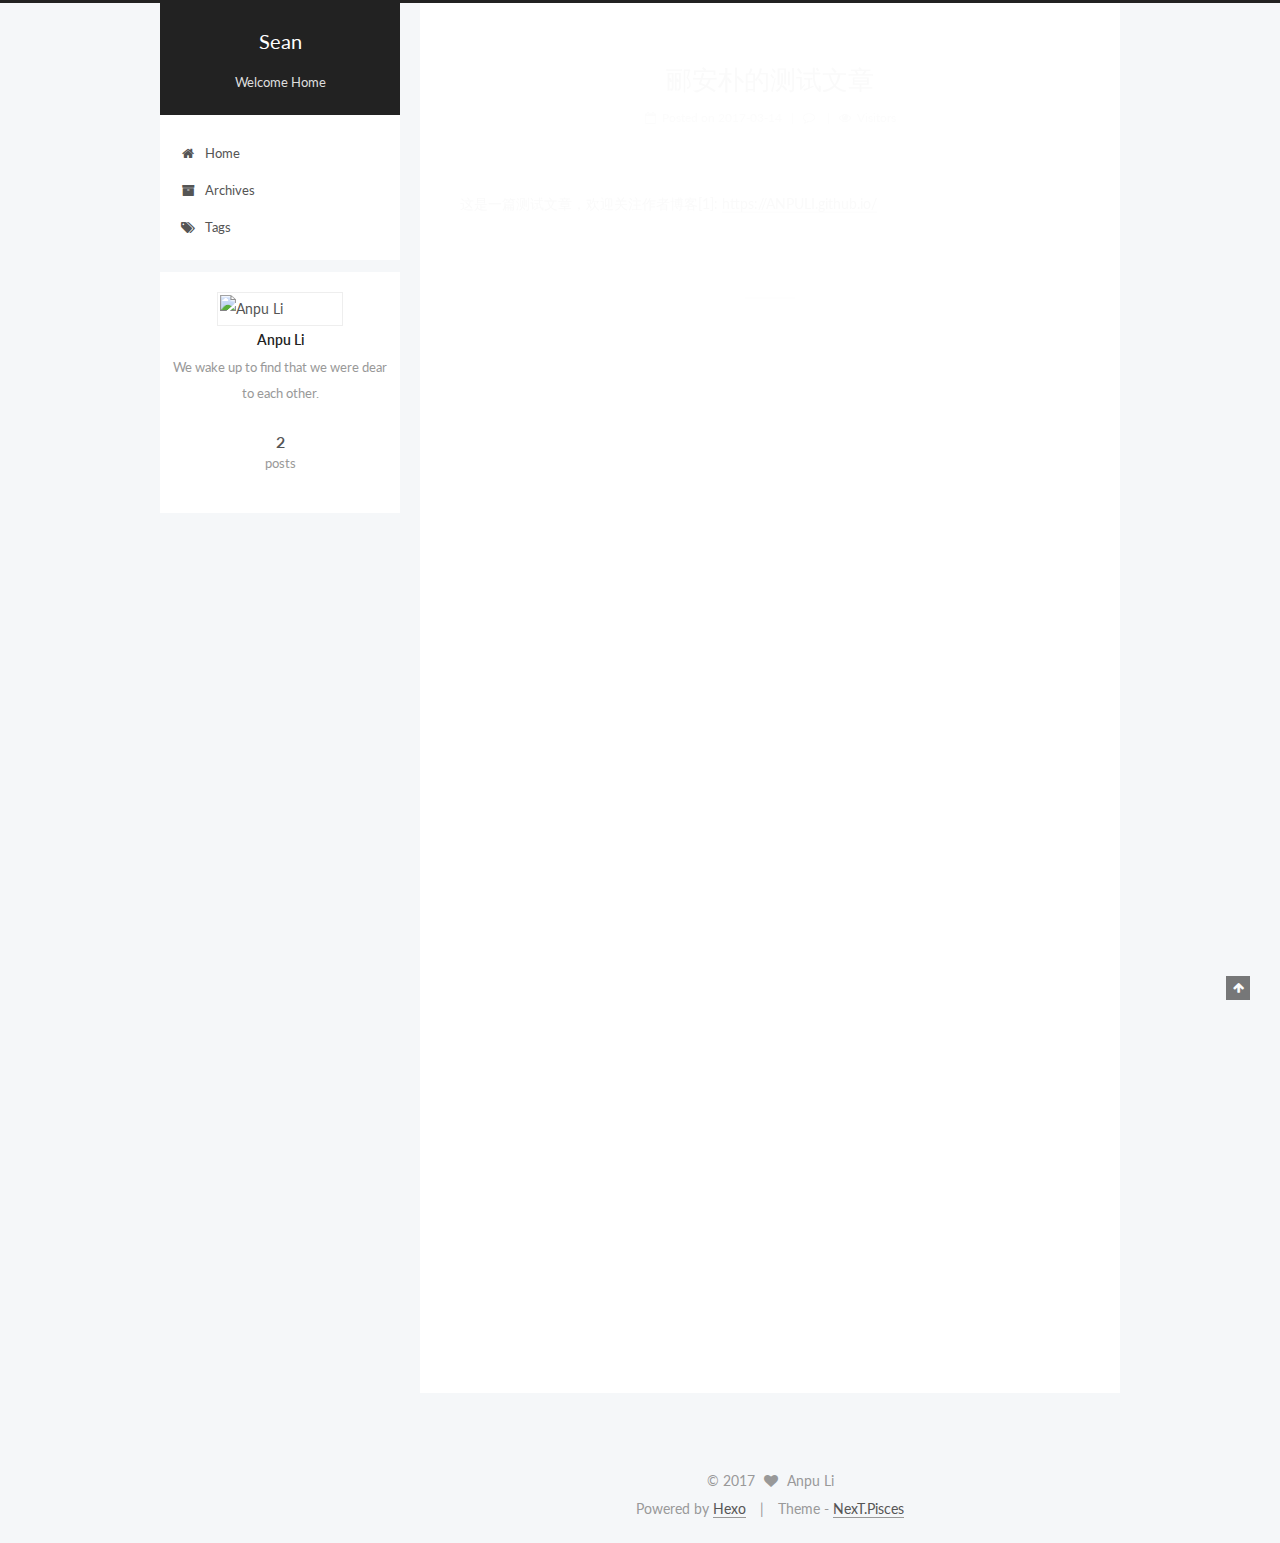
==== commit 05b6b4a7: "Site updated: 2017-03-14 20:22:40" ====
--- a/index.html
+++ b/index.html
@@ -90,7 +90,7 @@
 <meta name="description" content="We wake up to find that we were dear to each other.">
 <meta property="og:type" content="website">
 <meta property="og:title" content="Sean">
-<meta property="og:url" content="http://yoursite.com/index.html">
+<meta property="og:url" content="http://anpuli.github.io/index.html">
 <meta property="og:site_name" content="Sean">
 <meta property="og:description" content="We wake up to find that we were dear to each other.">
 <meta name="twitter:card" content="summary">
@@ -123,7 +123,7 @@
 
 
 
-  <link rel="canonical" href="http://yoursite.com/"/>
+  <link rel="canonical" href="http://anpuli.github.io/"/>
 
 
 
@@ -250,7 +250,7 @@
   
 
   <article class="post post-type-normal " itemscope itemtype="http://schema.org/Article">
-    <link itemprop="mainEntityOfPage" href="http://yoursite.com/2017/03/14/郦安朴的测试文章/">
+    <link itemprop="mainEntityOfPage" href="http://anpuli.github.io/2017/03/14/郦安朴的测试文章/">
 
     <span hidden itemprop="author" itemscope itemtype="http://schema.org/Person">
       <meta itemprop="name" content="Anpu Li">
@@ -303,9 +303,30 @@
 
           
             
-          
-
-          
+              <span class="post-comments-count">
+                <span class="post-meta-divider">|</span>
+                <span class="post-meta-item-icon">
+                  <i class="fa fa-comment-o"></i>
+                </span>
+                <a href="/2017/03/14/郦安朴的测试文章/#comments" itemprop="discussionUrl">
+                  <span class="post-comments-count ds-thread-count" data-thread-key="2017/03/14/郦安朴的测试文章/" itemprop="commentCount"></span>
+                </a>
+              </span>
+            
+          
+
+          
+          
+             <span id="/2017/03/14/郦安朴的测试文章/" class="leancloud_visitors" data-flag-title="郦安朴的测试文章">
+               <span class="post-meta-divider">|</span>
+               <span class="post-meta-item-icon">
+                 <i class="fa fa-eye"></i>
+               </span>
+               
+                 <span class="post-meta-item-text">Visitors </span>
+               
+                 <span class="leancloud-visitors-count"></span>
+             </span>
           
 
           
@@ -327,7 +348,7 @@
       
         
           
-            <p>这是一篇测试文章，欢迎关注作者博客[1]: <a href="https://ANPULI.github.io/" target="_blank" rel="external">https://ANPULI.github.io/</a></p>
+            <p>这是一篇测试文章，欢迎关注作者博客[1]: <a href="https://ANPULI.github.io/">https://ANPULI.github.io/</a></p>
 
           
         
@@ -371,7 +392,7 @@
   
 
   <article class="post post-type-normal " itemscope itemtype="http://schema.org/Article">
-    <link itemprop="mainEntityOfPage" href="http://yoursite.com/2017/03/14/hello-world/">
+    <link itemprop="mainEntityOfPage" href="http://anpuli.github.io/2017/03/14/hello-world/">
 
     <span hidden itemprop="author" itemscope itemtype="http://schema.org/Person">
       <meta itemprop="name" content="Anpu Li">
@@ -424,9 +445,30 @@
 
           
             
-          
-
-          
+              <span class="post-comments-count">
+                <span class="post-meta-divider">|</span>
+                <span class="post-meta-item-icon">
+                  <i class="fa fa-comment-o"></i>
+                </span>
+                <a href="/2017/03/14/hello-world/#comments" itemprop="discussionUrl">
+                  <span class="post-comments-count ds-thread-count" data-thread-key="2017/03/14/hello-world/" itemprop="commentCount"></span>
+                </a>
+              </span>
+            
+          
+
+          
+          
+             <span id="/2017/03/14/hello-world/" class="leancloud_visitors" data-flag-title="Hello World">
+               <span class="post-meta-divider">|</span>
+               <span class="post-meta-item-icon">
+                 <i class="fa fa-eye"></i>
+               </span>
+               
+                 <span class="post-meta-item-text">Visitors </span>
+               
+                 <span class="leancloud-visitors-count"></span>
+             </span>
           
 
           
@@ -687,41 +729,155 @@
 
   
 
-
-
-  
-
-
-
-
-	
-
-
-
-
-
-  
-
-
-
-
-
-  
-
-
-
-
-
-  
-
-
-
-  
-  
-
-  
-
-  
+  
+    
+  
+
+  <script type="text/javascript">
+    var duoshuoQuery = {short_name:"sean-blog"};
+    (function() {
+      var ds = document.createElement('script');
+      ds.type = 'text/javascript';ds.async = true;
+      ds.id = 'duoshuo-script';
+      ds.src = (document.location.protocol == 'https:' ? 'https:' : 'http:') + '//static.duoshuo.com/embed.js';
+      ds.charset = 'UTF-8';
+      (document.getElementsByTagName('head')[0]
+      || document.getElementsByTagName('body')[0]).appendChild(ds);
+    })();
+  </script>
+
+  
+    
+    
+    <script src="/lib/ua-parser-js/dist/ua-parser.min.js?v=0.7.9"></script>
+    <script src="/js/src/hook-duoshuo.js"></script>
+  
+
+
+
+
+
+
+
+
+
+
+
+
+
+  
+  
+
+  
+
+  
+
+  
+  <script src="https://cdn1.lncld.net/static/js/av-core-mini-0.6.1.js"></script>
+  <script>AV.initialize("4eyHciObXsWtmekKYFBBYfuI-gzGzoHsz", "VCDreMqVHQfiJm92AM3sRjf0");</script>
+  <script>
+    function showTime(Counter) {
+      var query = new AV.Query(Counter);
+      var entries = [];
+      var $visitors = $(".leancloud_visitors");
+
+      $visitors.each(function () {
+        entries.push( $(this).attr("id").trim() );
+      });
+
+      query.containedIn('url', entries);
+      query.find()
+        .done(function (results) {
+          var COUNT_CONTAINER_REF = '.leancloud-visitors-count';
+
+          if (results.length === 0) {
+            $visitors.find(COUNT_CONTAINER_REF).text(0);
+            return;
+          }
+
+          for (var i = 0; i < results.length; i++) {
+            var item = results[i];
+            var url = item.get('url');
+            var time = item.get('time');
+            var element = document.getElementById(url);
+
+            $(element).find(COUNT_CONTAINER_REF).text(time);
+          }
+          for(var i = 0; i < entries.length; i++) {
+            var url = entries[i];
+            var element = document.getElementById(url);
+            var countSpan = $(element).find(COUNT_CONTAINER_REF);
+            if( countSpan.text() == '') {
+              countSpan.text(0);
+            }
+          }
+        })
+        .fail(function (object, error) {
+          console.log("Error: " + error.code + " " + error.message);
+        });
+    }
+
+    function addCount(Counter) {
+      var $visitors = $(".leancloud_visitors");
+      var url = $visitors.attr('id').trim();
+      var title = $visitors.attr('data-flag-title').trim();
+      var query = new AV.Query(Counter);
+
+      query.equalTo("url", url);
+      query.find({
+        success: function(results) {
+          if (results.length > 0) {
+            var counter = results[0];
+            counter.fetchWhenSave(true);
+            counter.increment("time");
+            counter.save(null, {
+              success: function(counter) {
+                var $element = $(document.getElementById(url));
+                $element.find('.leancloud-visitors-count').text(counter.get('time'));
+              },
+              error: function(counter, error) {
+                console.log('Failed to save Visitor num, with error message: ' + error.message);
+              }
+            });
+          } else {
+            var newcounter = new Counter();
+            /* Set ACL */
+            var acl = new AV.ACL();
+            acl.setPublicReadAccess(true);
+            acl.setPublicWriteAccess(true);
+            newcounter.setACL(acl);
+            /* End Set ACL */
+            newcounter.set("title", title);
+            newcounter.set("url", url);
+            newcounter.set("time", 1);
+            newcounter.save(null, {
+              success: function(newcounter) {
+                var $element = $(document.getElementById(url));
+                $element.find('.leancloud-visitors-count').text(newcounter.get('time'));
+              },
+              error: function(newcounter, error) {
+                console.log('Failed to create');
+              }
+            });
+          }
+        },
+        error: function(error) {
+          console.log('Error:' + error.code + " " + error.message);
+        }
+      });
+    }
+
+    $(function() {
+      var Counter = AV.Object.extend("Counter");
+      if ($('.leancloud_visitors').length == 1) {
+        addCount(Counter);
+      } else if ($('.post-title-link').length > 1) {
+        showTime(Counter);
+      }
+    });
+  </script>
+
+
 
   
 
--- a/css/main.css
+++ b/css/main.css
@@ -1685,7 +1685,7 @@
   width: 4px;
   height: 4px;
   border-radius: 50%;
-  background: #da9533;
+  background: #eee0ba;
 }
 .links-of-blogroll {
   font-size: 13px;
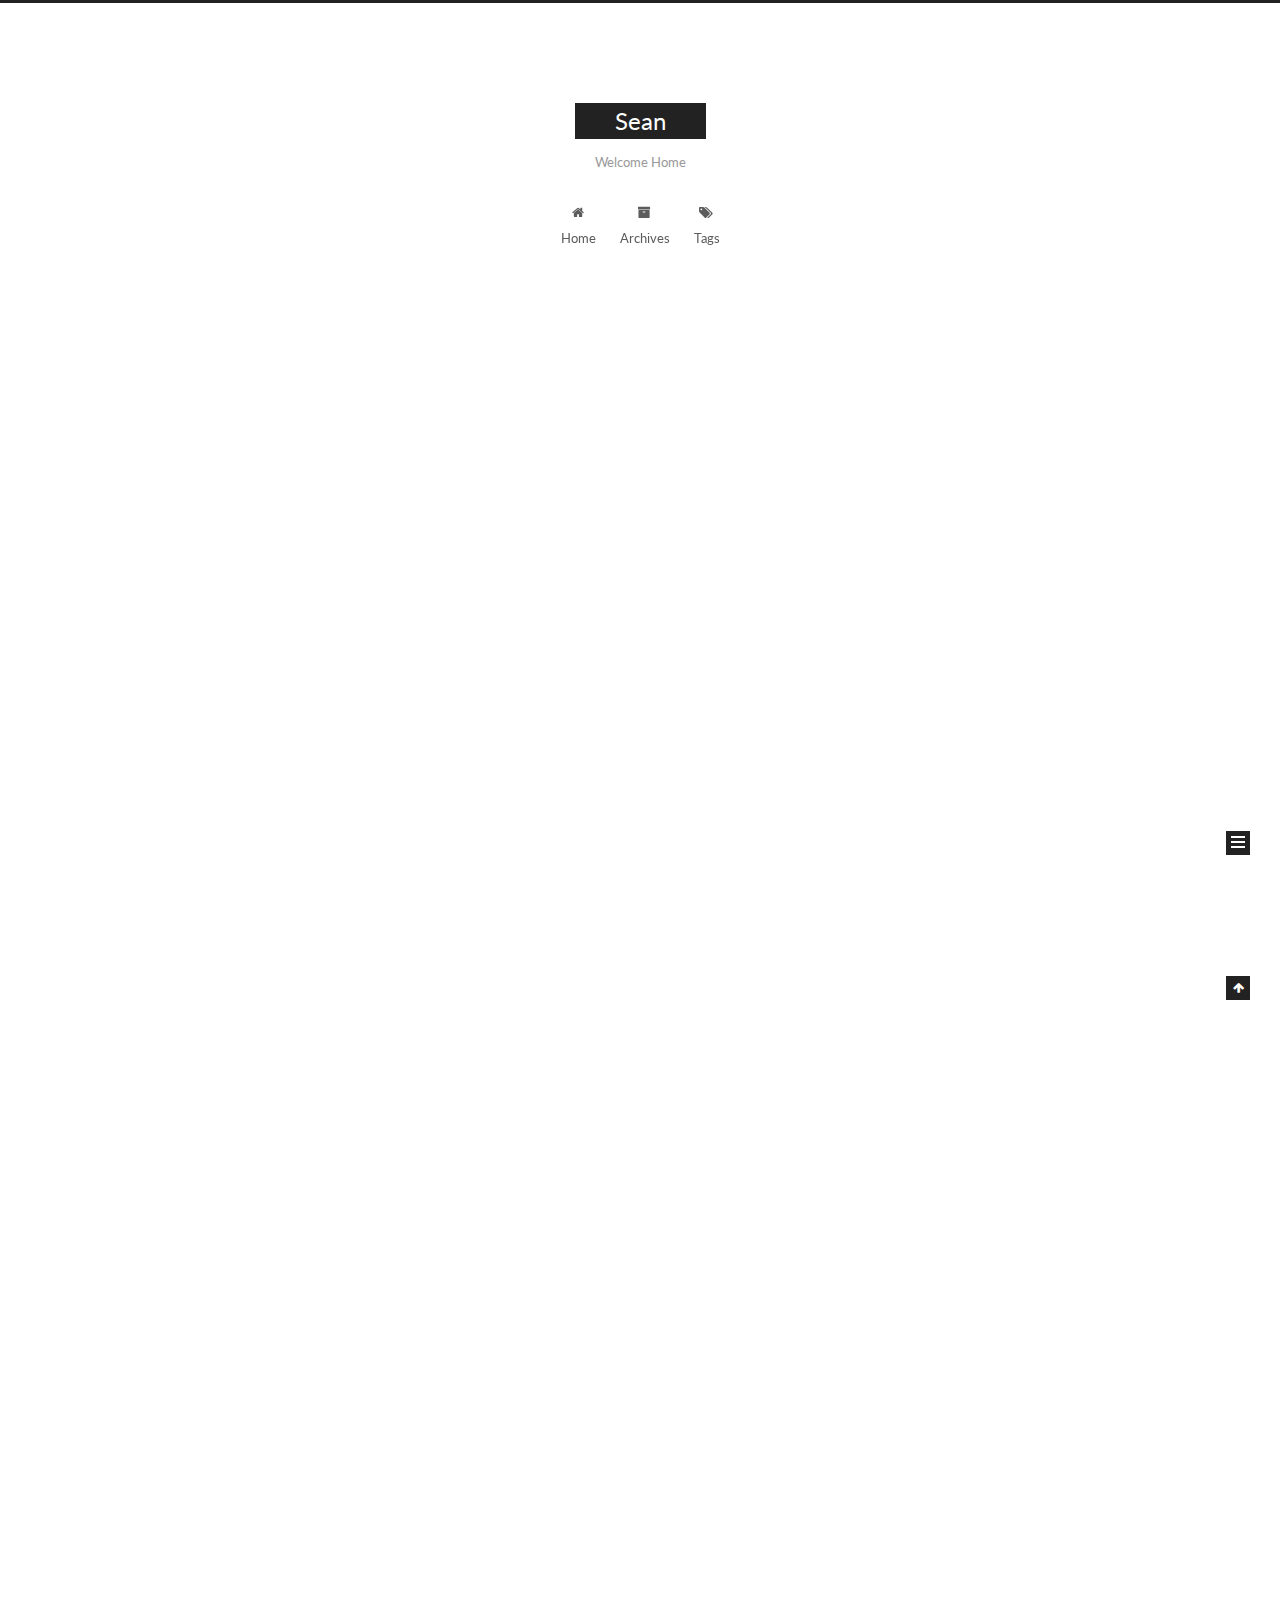
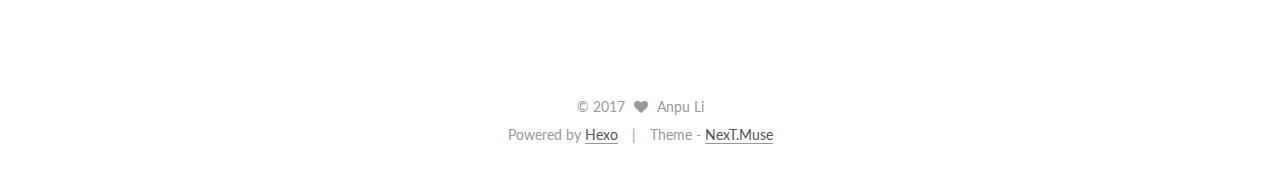
==== commit 004df68e: "Site updated: 2017-03-15 00:19:20" ====
--- a/index.html
+++ b/index.html
@@ -5,7 +5,7 @@
   
 
 
-<html class="theme-next pisces use-motion" lang="en">
+<html class="theme-next muse use-motion" lang="en">
 <head>
   <meta charset="UTF-8"/>
 <meta http-equiv="X-UA-Compatible" content="IE=edge" />
@@ -103,7 +103,7 @@
   var NexT = window.NexT || {};
   var CONFIG = {
     root: '/',
-    scheme: 'Pisces',
+    scheme: 'Muse',
     sidebar: {"position":"left","display":"post","offset":12,"offset_float":0,"b2t":false,"scrollpercent":false},
     fancybox: true,
     motion: true,
@@ -594,6 +594,17 @@
 
         <div class="links-of-author motion-element">
           
+            
+              <span class="links-of-author-item">
+                <a href="https://github.com/ANPULI" target="_blank" title="Github">
+                  
+                    <i class="fa fa-fw fa-globe"></i>
+                  
+                  Github
+                </a>
+              </span>
+            
+          
         </div>
 
         
@@ -639,7 +650,7 @@
 <div class="theme-info">
   Theme -
   <a class="theme-link" href="https://github.com/iissnan/hexo-theme-next">
-    NexT.Pisces
+    NexT.Muse
   </a>
 </div>
 
@@ -710,13 +721,6 @@
 
   
   
-
-
-  <script type="text/javascript" src="/js/src/affix.js?v=5.1.0"></script>
-
-  <script type="text/javascript" src="/js/src/schemes/pisces.js?v=5.1.0"></script>
-
-
 
   
 
--- a/css/main.css
+++ b/css/main.css
@@ -189,7 +189,7 @@
   font-size: 14px;
   line-height: 2;
   color: #555;
-  background: #f5f7f9;
+  background: #fff;
 }
 @media (max-width: 767px) {
   body {
@@ -476,8 +476,8 @@
   margin: 20px 0;
   padding: 0;
   font-size: 13px;
-  color: #4d4d4c;
-  background: #f7f7f7;
+  color: #ccc;
+  background: #2d2d2d;
   line-height: 1.6;
 }
 pre,
@@ -494,7 +494,7 @@
 }
 pre code {
   padding: 0;
-  color: #4d4d4c;
+  color: #ccc;
   background: none;
   text-shadow: none;
 }
@@ -517,7 +517,7 @@
 }
 .highlight figcaption {
   font-size: 1em;
-  color: #4d4d4c;
+  color: #ccc;
   line-height: 1em;
   margin-bottom: 1em;
 }
@@ -531,22 +531,22 @@
 }
 .highlight figcaption a {
   float: right;
-  color: #4d4d4c;
+  color: #ccc;
 }
 .highlight figcaption a:hover {
-  border-bottom-color: #4d4d4c;
+  border-bottom-color: #ccc;
 }
 .highlight .gutter pre {
   padding-left: 10px;
   padding-right: 10px;
-  color: #869194;
+  color: #999;
   text-align: right;
-  background-color: #eff2f3;
+  background-color: #1b1b1b;
 }
 .highlight .code pre {
   padding-left: 10px;
   padding-right: 10px;
-  background-color: #f7f7f7;
+  background-color: #2d2d2d;
 }
 .highlight .line {
   height: 20px;
@@ -564,16 +564,16 @@
   border: none;
 }
 pre .deletion {
-  background: #fdd;
+  background: #008000;
 }
 pre .addition {
-  background: #dfd;
+  background: #800000;
 }
 pre .meta {
-  color: #8959a8;
+  color: #c9c;
 }
 pre .comment {
-  color: #8e908c;
+  color: #999;
 }
 pre .variable,
 pre .attribute,
@@ -587,7 +587,7 @@
 pre .css .id,
 pre .css .class,
 pre .css .pseudo {
-  color: #c82829;
+  color: #f2777a;
 }
 pre .number,
 pre .preprocessor,
@@ -596,7 +596,7 @@
 pre .params,
 pre .constant,
 pre .command {
-  color: #f5871f;
+  color: #f99157;
 }
 pre .ruby .class .title,
 pre .css .rules .attribute,
@@ -609,11 +609,11 @@
 pre .special,
 pre .number,
 pre .formula {
-  color: #718c00;
+  color: #9c9;
 }
 pre .title,
 pre .css .hexcolor {
-  color: #3e999f;
+  color: #6cc;
 }
 pre .function,
 pre .python .decorator,
@@ -623,11 +623,11 @@
 pre .perl .sub,
 pre .javascript .title,
 pre .coffeescript .title {
-  color: #4271ae;
+  color: #69c;
 }
 pre .keyword,
 pre .javascript .function {
-  color: #8959a8;
+  color: #c9c;
 }
 .full-image.full-image.full-image {
   border: none;
@@ -638,8 +638,8 @@
 @media (min-width: 992px) {
   .full-image.full-image.full-image {
     max-width: none;
-    width: 118%;
-    margin: 0 -9%;
+    width: 110%;
+    margin: 25px -5%;
   }
 }
 .blockquote-center,
@@ -816,7 +816,7 @@
   font-size: 14px;
   color: #fff;
   background: #222;
-  border: 2px solid #555;
+  border: 2px solid #222;
   text-decoration: none;
   border-radius: 0;
   transition-property: background-color;
@@ -827,8 +827,8 @@
 .btn:hover,
 .post-button .btn:hover {
   border-color: #222;
-  color: #fff;
-  background: #222;
+  color: #222;
+  background: #fff;
 }
 .btn-bar {
   display: block;
@@ -933,7 +933,7 @@
   width: 24px;
   background: #222;
   font-size: 12px;
-  opacity: 0.6;
+  opacity: 1;
   color: #fff;
   cursor: pointer;
   text-align: center;
@@ -954,10 +954,10 @@
   }
 }
 .back-to-top.back-to-top-on {
-  bottom: 30px;
+  bottom: 19px;
 }
 .header {
-  background: #fff;
+  background: url("http://omsks2h8u.bkt.clouddn.com/blog/20170314/235503749.jpg");
 }
 .header-inner {
   position: relative;
@@ -996,14 +996,14 @@
   display: inline-block;
   vertical-align: top;
   line-height: 36px;
-  font-size: 20px;
+  font-size: 24px;
   font-weight: normal;
   font-family: 'Lato', "PingFang SC", "Microsoft YaHei", sans-serif;
 }
 .site-subtitle {
   margin-top: 10px;
   font-size: 13px;
-  color: #ddd;
+  color: #999;
 }
 .use-motion .brand {
   opacity: 0;
@@ -1076,8 +1076,7 @@
   transition-timing-function: ease-in-out;
   transition-delay: 0s;
 }
-.menu .menu-item a:hover,
-.menu-item-active a {
+.menu .menu-item a:hover {
   border-bottom-color: #222;
 }
 .menu .menu-item .fa {
@@ -1423,10 +1422,10 @@
   margin-top: 50px;
 }
 .post-button .btn {
-  color: #555;
+  color: #fff;
   font-size: 14px;
-  background: #fff;
-  border-radius: 2px;
+  background: #222;
+  border-radius: 0;
   line-height: 2;
   margin: 0 4px 8px 4px;
 }
@@ -1601,20 +1600,20 @@
   display: block;
   margin: 0 auto;
   padding: 2px;
-  max-width: 120px;
+  max-width: 96px;
   height: auto;
-  border: 1px solid #eee;
+  border: 2px solid #333;
 }
 .site-author-name {
-  margin: 0;
-  text-align: center;
-  color: #222;
-  font-weight: 600;
+  margin: 5px 0 0;
+  text-align: center;
+  color: #f5f5f5;
+  font-weight: normal;
 }
 .site-description {
-  margin-top: 0;
-  text-align: center;
-  font-size: 13px;
+  margin-top: 5px;
+  text-align: center;
+  font-size: 14px;
   color: #999;
 }
 .site-state {
@@ -1626,7 +1625,7 @@
 .site-state-item {
   display: inline-block;
   padding: 0 15px;
-  border-left: 1px solid #eee;
+  border-left: 1px solid #333;
 }
 .site-state-item:first-child {
   border-left: none;
@@ -1639,11 +1638,11 @@
   text-align: center;
   color: inherit;
   font-weight: 600;
-  font-size: 16px;
+  font-size: 18px;
 }
 .site-state-item-name {
   font-size: 13px;
-  color: #999;
+  color: inherit;
 }
 .feed-link {
   margin-top: 20px;
@@ -1685,7 +1684,7 @@
   width: 4px;
   height: 4px;
   border-radius: 50%;
-  background: #eee0ba;
+  background: #e3bfc9;
 }
 .links-of-blogroll {
   font-size: 13px;
@@ -1715,7 +1714,7 @@
   color: #555;
 }
 .sidebar-nav li:hover {
-  color: #fc6423;
+  color: #f5f5f5;
 }
 .page-post-detail .sidebar-nav-toc {
   padding: 0 5px;
@@ -1724,11 +1723,11 @@
   margin-left: 10px;
 }
 .sidebar-nav .sidebar-nav-active {
-  color: #fc6423;
-  border-bottom-color: #fc6423;
+  color: #87daff;
+  border-bottom-color: #87daff;
 }
 .sidebar-nav .sidebar-nav-active:hover {
-  color: #fc6423;
+  color: #87daff;
 }
 .sidebar-panel {
   display: none;
@@ -1761,12 +1760,12 @@
   transition-timing-function: ease-in-out;
   transition-delay: 0s;
   transition-property: all;
-  color: #666;
+  color: #999;
+  border-bottom-color: #555;
+}
+.post-toc ol a:hover {
+  color: #ccc;
   border-bottom-color: #ccc;
-}
-.post-toc ol a:hover {
-  color: #000;
-  border-bottom-color: #000;
 }
 .post-toc .nav-item {
   overflow: hidden;
@@ -1787,14 +1786,14 @@
   display: block;
 }
 .post-toc .nav .active > a {
-  color: #fc6423;
-  border-bottom-color: #fc6423;
+  color: #87daff;
+  border-bottom-color: #87daff;
 }
 .post-toc .nav .active-current > a {
-  color: #fc6423;
+  color: #87daff;
 }
 .post-toc .nav .active-current > a:hover {
-  color: #fc6423;
+  color: #87daff;
 }
 .footer {
   font-size: 14px;
@@ -2214,16 +2213,6 @@
   transform: translate(-50%, -50%);
   color: #ccc;
 }
-@media (min-width: 768px) and (max-width: 991px) {
-  .busuanzi-count {
-    width: auto;
-  }
-}
-@media (max-width: 767px) {
-  .busuanzi-count {
-    width: auto;
-  }
-}
 .site-uv,
 .site-pv,
 .page-pv {
@@ -2462,395 +2451,83 @@
   }
 }
 .page-post-detail .sidebar-toggle-line {
-  background: #fc6423;
+  background: #87daff;
 }
 .page-post-detail .comments {
   overflow: hidden;
 }
-.header {
-  position: relative;
-  margin: 0 auto;
-  width: 960px;
-}
-@media (min-width: 768px) and (max-width: 991px) {
-  .header {
-    width: auto;
-  }
-}
-@media (max-width: 767px) {
-  .header {
-    width: auto;
-  }
-}
-.header-inner {
-  position: absolute;
-  top: 0;
-  overflow: hidden;
-  padding: 0;
-  width: 240px;
-  background: #fff;
-  box-shadow: initial;
-  border-radius: initial;
-}
-@media (min-width: 1600px) {
-  .container .header-inner {
-    width: 240px;
-  }
-}
-@media (min-width: 768px) and (max-width: 991px) {
-  .header-inner {
-    position: relative;
-    width: auto;
-    border-radius: initial;
-  }
-}
-@media (max-width: 767px) {
-  .header-inner {
-    position: relative;
-    width: auto;
-    border-radius: initial;
-  }
-}
-.main:before,
-.main:after {
-  content: " ";
-  display: table;
-}
-.main:after {
-  clear: both;
-}
-@media (min-width: 768px) and (max-width: 991px) {
-  .main {
-    padding-bottom: 100px;
-  }
-}
-@media (max-width: 767px) {
-  .main {
-    padding-bottom: 100px;
-  }
-}
-.container .main-inner {
-  width: 960px;
-}
-@media (min-width: 768px) and (max-width: 991px) {
-  .container .main-inner {
-    width: auto;
-  }
-}
-@media (max-width: 767px) {
-  .container .main-inner {
-    width: auto;
-  }
-}
-.content-wrap {
-  float: right;
-  box-sizing: border-box;
-  padding: 40px;
-  width: 700px;
-  background: #fff;
-  min-height: 700px;
-  box-shadow: initial;
-  border-radius: initial;
-}
-@media (min-width: 768px) and (max-width: 991px) {
-  .content-wrap {
-    width: 100%;
-    padding: 20px;
-    border-radius: initial;
-  }
-}
-@media (max-width: 767px) {
-  .content-wrap {
-    width: 100%;
-    padding: 20px;
-    min-height: auto;
-    border-radius: initial;
-  }
-}
-.sidebar {
-  position: static;
-  float: left;
-  margin-top: 300px;
-  width: 240px;
-  background: #f5f7f9;
-  box-shadow: none;
-}
-@media (min-width: 768px) and (max-width: 991px) {
-  .sidebar {
-    display: none;
-  }
-}
-@media (max-width: 767px) {
-  .sidebar {
-    display: none;
-  }
-}
-.sidebar-toggle {
-  display: none;
-}
-.footer-inner {
-  width: 960px;
-  padding-left: 260px;
-}
-@media (min-width: 768px) and (max-width: 991px) {
+@media (max-width: 767px) {
+  .header-inner,
+  .container .main-inner,
   .footer-inner {
     width: auto;
-    padding-left: 0;
-  }
-}
-@media (max-width: 767px) {
-  .footer-inner {
-    width: auto;
-    padding-left: 0;
-  }
-}
-.sidebar-position-right .header-inner {
-  right: 0;
-}
-.sidebar-position-right .content-wrap {
-  float: left;
-}
-.sidebar-position-right .sidebar {
-  float: right;
-}
-.sidebar-position-right .footer-inner {
-  padding-left: 0;
-  padding-right: 260px;
-}
-.site-brand-wrapper {
-  position: relative;
-}
-.site-meta {
-  padding: 20px 0;
-  color: #fff;
-  background: #222;
-}
-@media (min-width: 768px) and (max-width: 991px) {
-  .site-meta {
-    box-shadow: 0 0 16px rgba(0,0,0,0.5);
-  }
-}
-@media (max-width: 767px) {
-  .site-meta {
-    box-shadow: 0 0 16px rgba(0,0,0,0.5);
-  }
-}
-.brand {
-  padding: 0;
+  }
+}
+embed {
+  display: block;
+  margin: 0px auto 25px auto;
+}
+.custom-logo .site-meta-headline {
+  text-align: center;
+}
+.custom-logo .brand {
   background: none;
 }
-.brand:hover {
-  color: #fff;
-}
-.site-subtitle {
-  margin: 10px 10px 0;
-  font-weight: initial;
+.custom-logo .site-title {
+  margin: 10px auto 0;
+  font-size: 24px;
+  color: #222;
+}
+.custom-logo .site-title a {
+  border: none;
+}
+.custom-logo-image {
+  margin: 0 auto;
+  padding: 5px;
+  max-width: 150px;
+  background: #fff;
+}
+@media (max-width: 767px) {
+  .site-nav {
+    position: absolute;
+    left: 0;
+    top: 52px;
+    margin: 0;
+    width: 100%;
+    padding: 0;
+    background: #fff;
+    border-bottom: 1px solid #ddd;
+    z-index: 1;
+  }
+}
+@media (max-width: 767px) {
+  .menu {
+    text-align: left;
+  }
+}
+@media (max-width: 767px) {
+  .menu .menu-item {
+    display: block;
+    margin: 0 10px;
+    vertical-align: top;
+  }
+}
+@media (max-width: 767px) {
+  .menu .menu-item br {
+    display: none;
+  }
+}
+@media (max-width: 767px) {
+  .menu .menu-item a {
+    padding: 5px 10px;
+  }
+}
+.menu .menu-item .fa {
+  margin-right: 0;
 }
 .site-search form {
   display: none;
 }
-.site-nav {
-  border-top: none;
-}
-@media (min-width: 768px) and (max-width: 991px) {
-  .site-nav {
-    display: none !important;
-  }
-}
-@media (min-width: 768px) and (max-width: 991px) {
-  .site-nav-on {
-    display: block !important;
-  }
-}
-.menu .menu-item {
-  display: block;
-  margin: 0;
-}
-.menu .menu-item a {
-  position: relative;
-  box-sizing: border-box;
-  padding: 5px 20px;
-  text-align: left;
-  line-height: inherit;
-  transition-property: background-color;
-  transition-duration: 0.2s;
-  transition-timing-function: ease-in-out;
-  transition-delay: 0s;
-}
-.menu .menu-item a:hover,
-.menu-item-active a {
-  background: #f9f9f9;
-  border-bottom-color: #fff;
-}
-.menu .menu-item br {
-  display: none;
-}
-.menu-item-active a:after {
-  content: " ";
-  position: absolute;
-  top: 50%;
-  margin-top: -3px;
-  right: 15px;
-  width: 6px;
-  height: 6px;
-  border-radius: 50%;
-  background-color: #bbb;
-}
-.btn-bar {
-  background-color: #fff;
-}
-.site-nav-toggle {
-  left: 20px;
-  top: 50%;
-  -webkit-transform: translateY(-50%);
-  -webkit-transform: translateY(-50%);
-  -moz-transform: translateY(-50%);
-  -ms-transform: translateY(-50%);
-  -o-transform: translateY(-50%);
-  transform: translateY(-50%);
-}
-@media (min-width: 768px) and (max-width: 991px) {
-  .site-nav-toggle {
-    display: block;
-  }
-}
-.use-motion .sidebar .motion-element {
-  opacity: 1;
-}
-.sidebar {
-  display: none;
-  right: auto;
-  bottom: auto;
-  -webkit-transform: none;
-}
-.sidebar-inner {
-  box-sizing: border-box;
-  width: 240px;
-  color: #555;
-  background: #fff;
-  box-shadow: initial;
-  border-radius: initial;
-}
-.sidebar-inner.affix {
-  position: fixed;
-  top: 0px;
-}
-.site-overview {
-  margin: 0 2px;
-  text-align: left;
-}
-.site-author:before,
-.site-author:after {
-  content: " ";
-  display: table;
-}
-.site-author:after {
-  clear: both;
-}
-.sidebar a {
-  color: #555;
-}
-.sidebar a:hover {
-  color: #222;
-}
-.links-of-author-item a:before {
-  display: none;
-}
-.links-of-author-item a {
-  border-bottom: none;
-  text-decoration: underline;
-}
-.feed-link {
-  border-top: 1px dotted #ccc;
-  border-bottom: 1px dotted #ccc;
-  text-align: center;
-}
-.feed-link a {
-  display: block;
-  color: #fc6423;
-  border: none;
-}
-.feed-link a:hover {
-  background: none;
-  color: #e34603;
-}
-.feed-link a:hover i {
-  color: #e34603;
-}
-.links-of-author:before,
-.links-of-author:after {
-  content: " ";
-  display: table;
-}
-.links-of-author:after {
-  clear: both;
-}
-.links-of-author-item {
-  float: left;
-  margin: 5px 0 0;
-  width: 50%;
-}
-.links-of-author-item a {
-  box-sizing: border-box;
-  display: inline-block;
-  margin-right: 0;
-  margin-bottom: 0;
-  padding: 0 5px;
-  overflow: hidden;
-  white-space: nowrap;
-  text-overflow: ellipsis;
-}
-.links-of-author-item a {
-  display: block;
-  text-decoration: none;
-}
-.links-of-author-item a:hover {
-  border-radius: 4px;
-  background: #eee;
-}
-.links-of-author-item .fa {
-  margin-right: 2px;
-  font-size: 16px;
-}
-.links-of-author-item .fa-globe {
-  font-size: 15px;
-}
-.links-of-blogroll {
-  margin-top: 20px;
-  padding: 3px 0 0;
-  border-top: 1px dotted #ccc;
-}
-.links-of-blogroll-title {
-  margin-top: 0;
-}
-.links-of-blogroll-item {
-  padding: 0;
-}
-.links-of-blogroll-inline:before,
-.links-of-blogroll-inline:after {
-  content: " ";
-  display: table;
-}
-.links-of-blogroll-inline:after {
-  clear: both;
-}
 .links-of-blogroll-inline .links-of-blogroll-item {
-  float: left;
-  margin: 5px 0 0;
-  width: 50%;
-}
-.links-of-blogroll-inline .links-of-blogroll-item a {
-  box-sizing: border-box;
-  display: inline-block;
-  margin-right: 0;
-  margin-bottom: 0;
-  padding: 0 5px;
-  overflow: hidden;
-  white-space: nowrap;
-  text-overflow: ellipsis;
-}
-@media (max-width: 767px) {
-  .post-body {
-    text-align: justify;
-  }
-}
+  display: inline-block;
+}
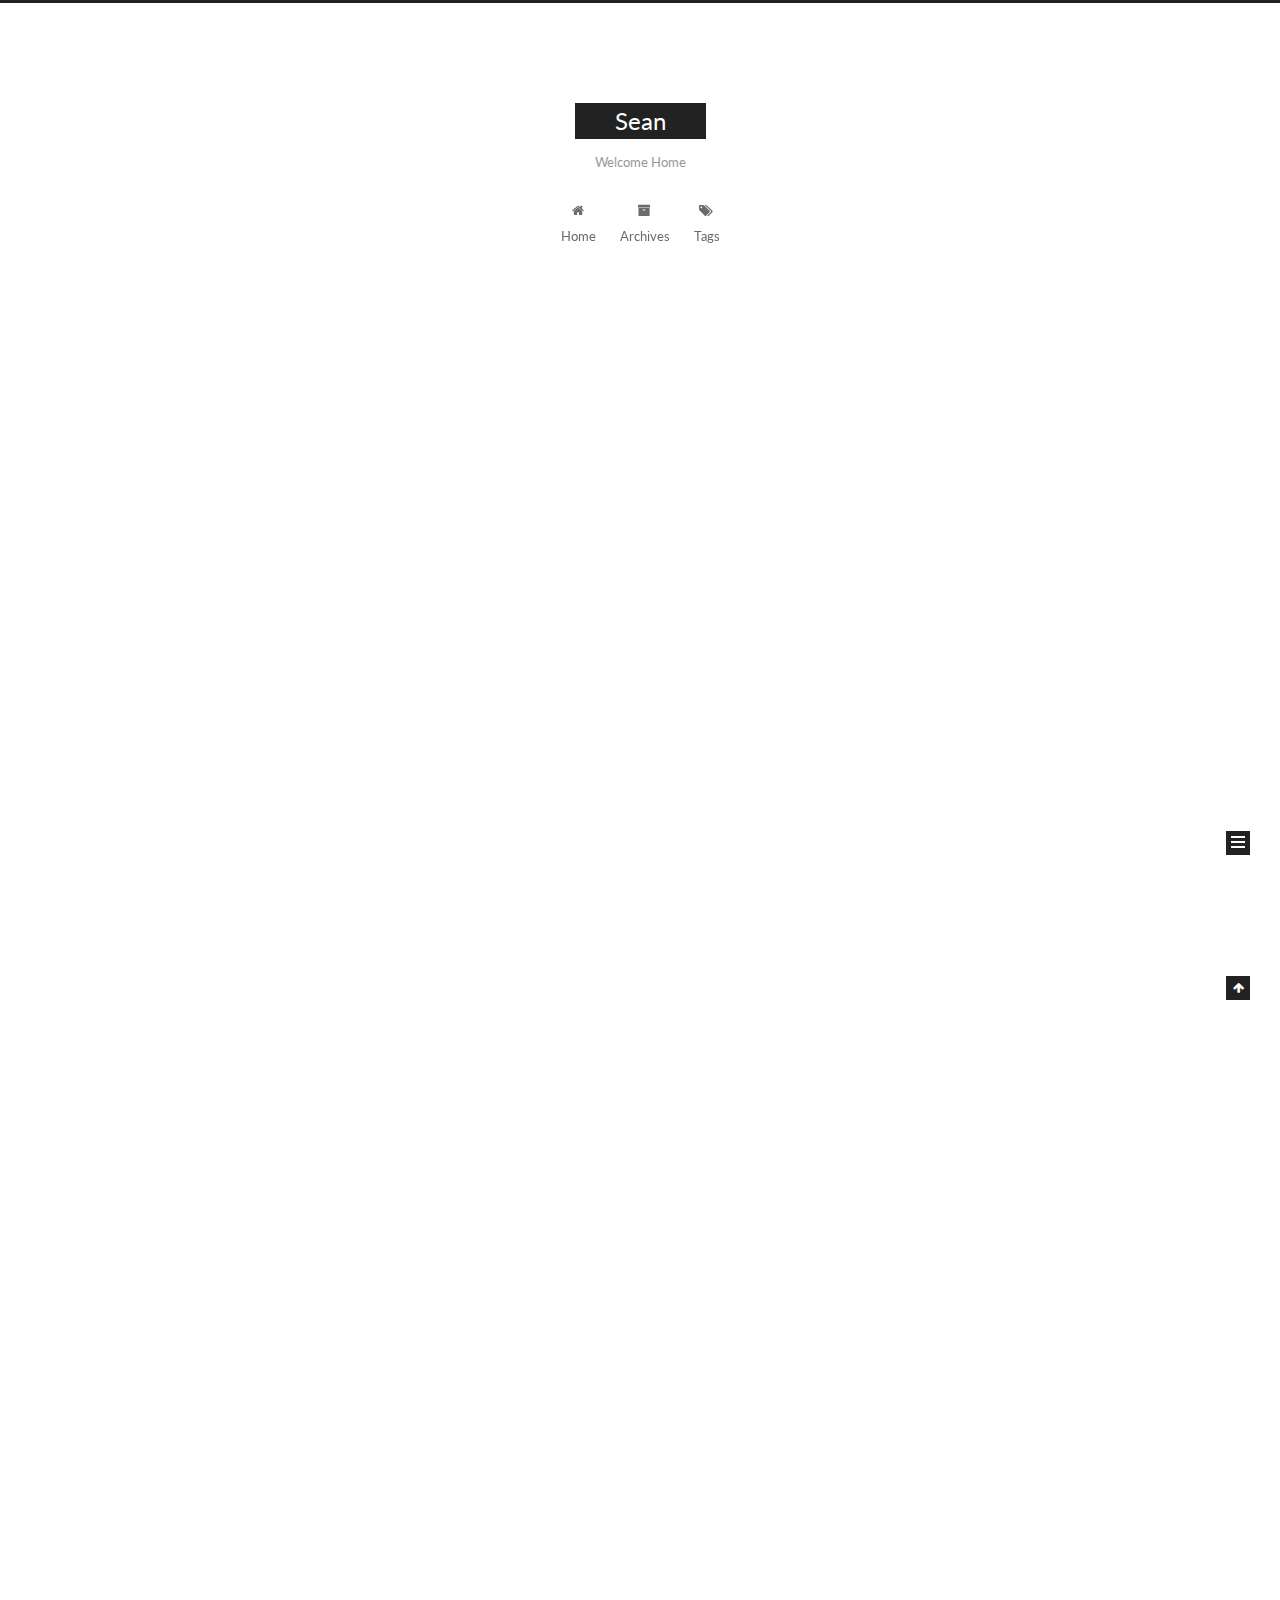
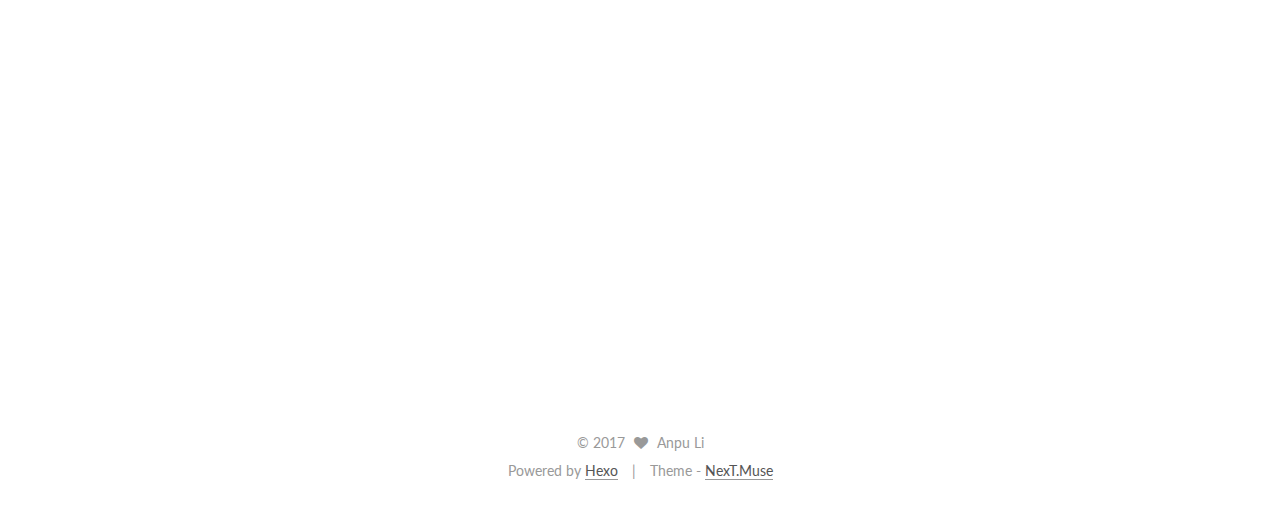
==== commit 78b8365f: "Site updated: 2017-03-15 21:05:06" ====
--- a/index.html
+++ b/index.html
@@ -80,7 +80,7 @@
 
 
 
-  <link rel="shortcut icon" type="image/x-icon" href="/favicon.ico?v=5.1.0" />
+  <link rel="shortcut icon" type="image/x-icon" href="/images/favicon.ico?v=5.1.0" />
 
 
 
@@ -250,6 +250,148 @@
   
 
   <article class="post post-type-normal " itemscope itemtype="http://schema.org/Article">
+    <link itemprop="mainEntityOfPage" href="http://anpuli.github.io/2017/03/15/你有看到我的女朋友吗？/">
+
+    <span hidden itemprop="author" itemscope itemtype="http://schema.org/Person">
+      <meta itemprop="name" content="Anpu Li">
+      <meta itemprop="description" content="">
+      <meta itemprop="image" content="http://omsks2h8u.bkt.clouddn.com/avatar01">
+    </span>
+
+    <span hidden itemprop="publisher" itemscope itemtype="http://schema.org/Organization">
+      <meta itemprop="name" content="Sean">
+    </span>
+
+    
+      <header class="post-header">
+
+        
+        
+          <h1 class="post-title" itemprop="name headline">
+            
+            
+              
+                
+                <a class="post-title-link" href="/2017/03/15/你有看到我的女朋友吗？/" itemprop="url">
+                  你有看到我的女朋友吗？
+                </a>
+              
+            
+          </h1>
+        
+
+        <div class="post-meta">
+          <span class="post-time">
+            
+              <span class="post-meta-item-icon">
+                <i class="fa fa-calendar-o"></i>
+              </span>
+              
+                <span class="post-meta-item-text">Posted on</span>
+              
+              <time title="Post created" itemprop="dateCreated datePublished" datetime="2017-03-15T21:03:29+08:00">
+                2017-03-15
+              </time>
+            
+
+            
+
+            
+          </span>
+
+          
+
+          
+            
+              <span class="post-comments-count">
+                <span class="post-meta-divider">|</span>
+                <span class="post-meta-item-icon">
+                  <i class="fa fa-comment-o"></i>
+                </span>
+                <a href="/2017/03/15/你有看到我的女朋友吗？/#comments" itemprop="discussionUrl">
+                  <span class="post-comments-count ds-thread-count" data-thread-key="2017/03/15/你有看到我的女朋友吗？/" itemprop="commentCount"></span>
+                </a>
+              </span>
+            
+          
+
+          
+          
+             <span id="/2017/03/15/你有看到我的女朋友吗？/" class="leancloud_visitors" data-flag-title="你有看到我的女朋友吗？">
+               <span class="post-meta-divider">|</span>
+               <span class="post-meta-item-icon">
+                 <i class="fa fa-eye"></i>
+               </span>
+               
+                 <span class="post-meta-item-text">Visitors </span>
+               
+                 <span class="leancloud-visitors-count"></span>
+             </span>
+          
+
+          
+
+          
+
+          
+
+        </div>
+      </header>
+    
+
+
+    <div class="post-body" itemprop="articleBody">
+
+      
+      
+
+      
+        
+          
+            <h1 id="没有的话，就给你看一下。"><a href="#没有的话，就给你看一下。" class="headerlink" title="没有的话，就给你看一下。"></a>没有的话，就给你看一下。</h1><p><img src="http://omsks2h8u.bkt.clouddn.com/blog/20170315/210134292.jpg" alt="mark"></p>
+
+          
+        
+      
+    </div>
+
+    <div>
+      
+    </div>
+
+    <div>
+      
+    </div>
+
+    <div>
+      
+    </div>
+
+    <footer class="post-footer">
+      
+
+      
+
+      
+
+      
+      
+        <div class="post-eof"></div>
+      
+    </footer>
+  </article>
+
+
+    
+      
+
+  
+
+  
+  
+  
+
+  <article class="post post-type-normal " itemscope itemtype="http://schema.org/Article">
     <link itemprop="mainEntityOfPage" href="http://anpuli.github.io/2017/03/14/郦安朴的测试文章/">
 
     <span hidden itemprop="author" itemscope itemtype="http://schema.org/Person">
@@ -348,7 +490,7 @@
       
         
           
-            <p>这是一篇测试文章，欢迎关注作者博客[1]: <a href="https://ANPULI.github.io/">https://ANPULI.github.io/</a></p>
+            <p>这是一篇测试文章，欢迎关注作者博客[1]: <a href="https://anpuli.github.io/">https://anpuli.github.io/</a></p>
 
           
         
@@ -578,7 +720,7 @@
           
             <div class="site-state-item site-state-posts">
               <a href="/archives">
-                <span class="site-state-item-count">2</span>
+                <span class="site-state-item-count">3</span>
                 <span class="site-state-item-name">posts</span>
               </a>
             </div>
--- a/css/main.css
+++ b/css/main.css
@@ -957,7 +957,8 @@
   bottom: 19px;
 }
 .header {
-  background: url("http://omsks2h8u.bkt.clouddn.com/blog/20170314/235503749.jpg");
+  background: url("http://omsks2h8u.bkt.clouddn.com/blog/20170315/204650794.jpg");
+  background-size: contain;
 }
 .header-inner {
   position: relative;
@@ -1684,7 +1685,7 @@
   width: 4px;
   height: 4px;
   border-radius: 50%;
-  background: #e3bfc9;
+  background: #6321b1;
 }
 .links-of-blogroll {
   font-size: 13px;
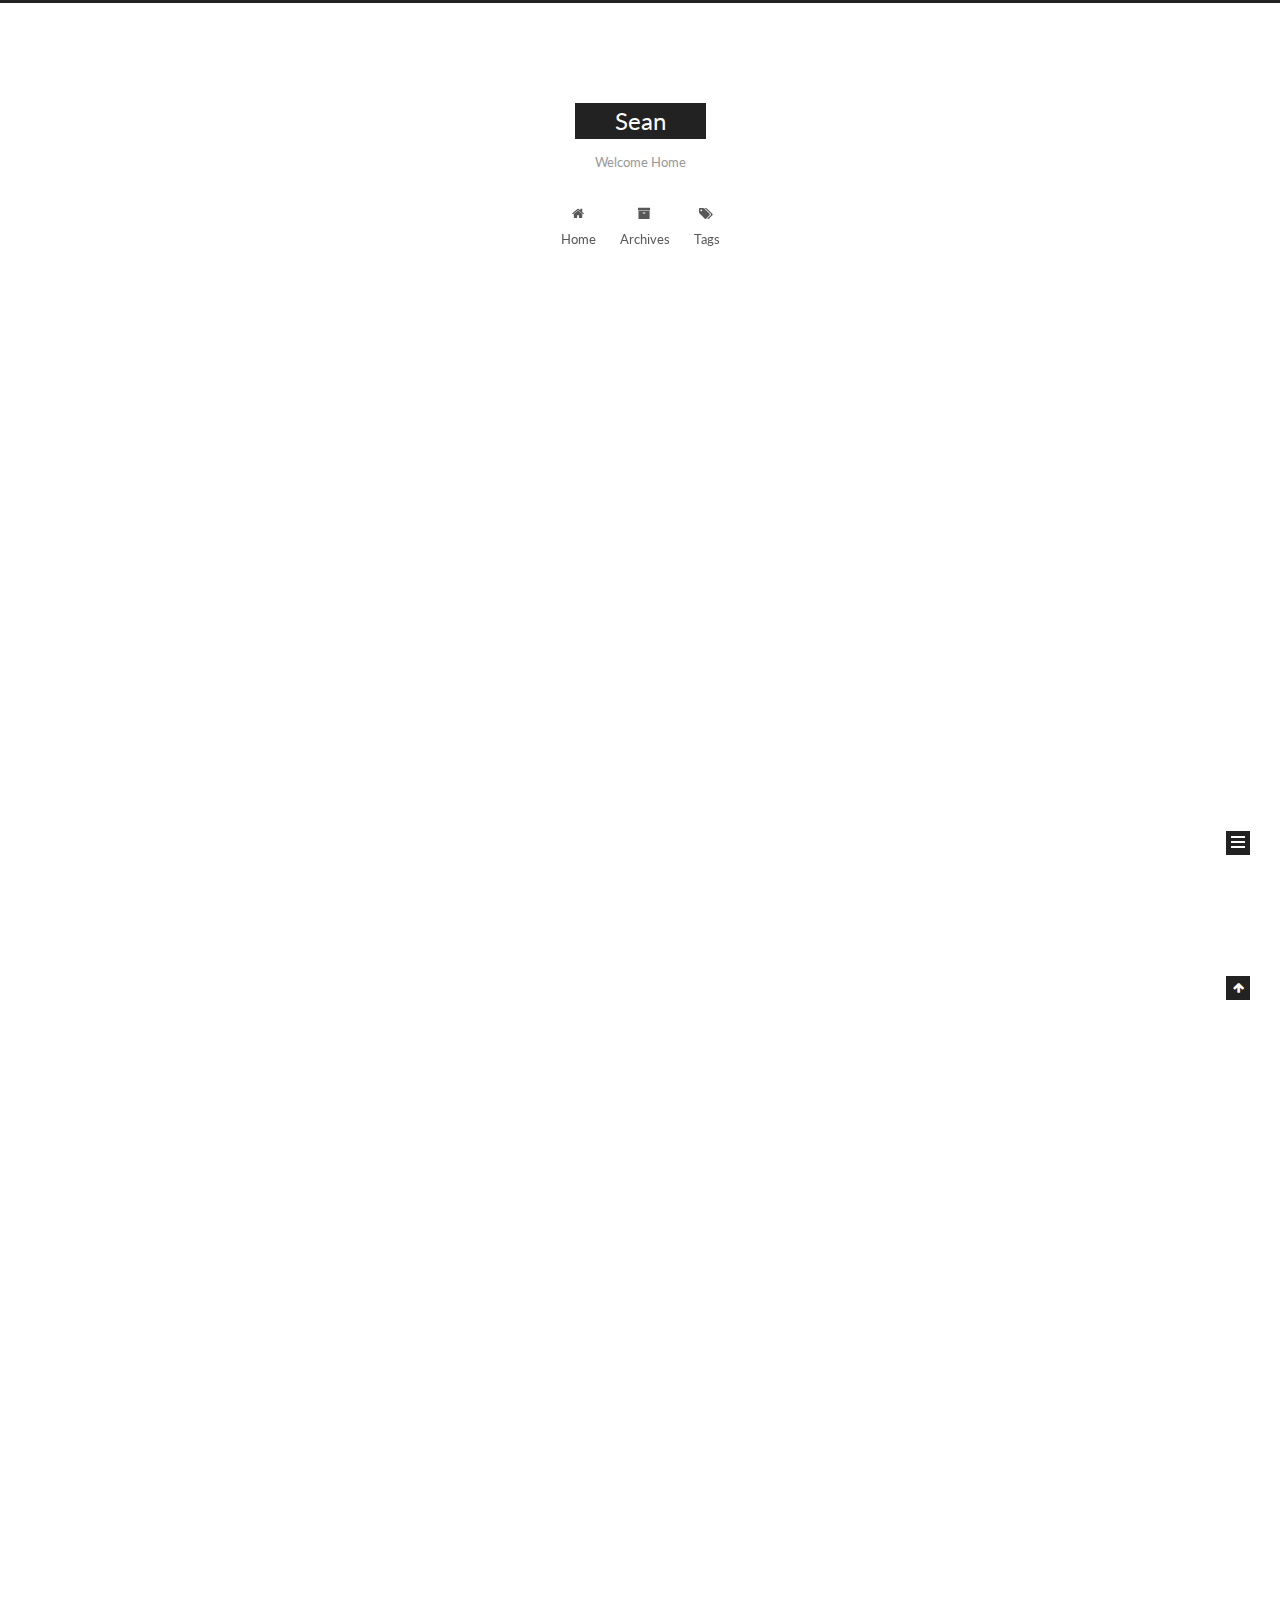
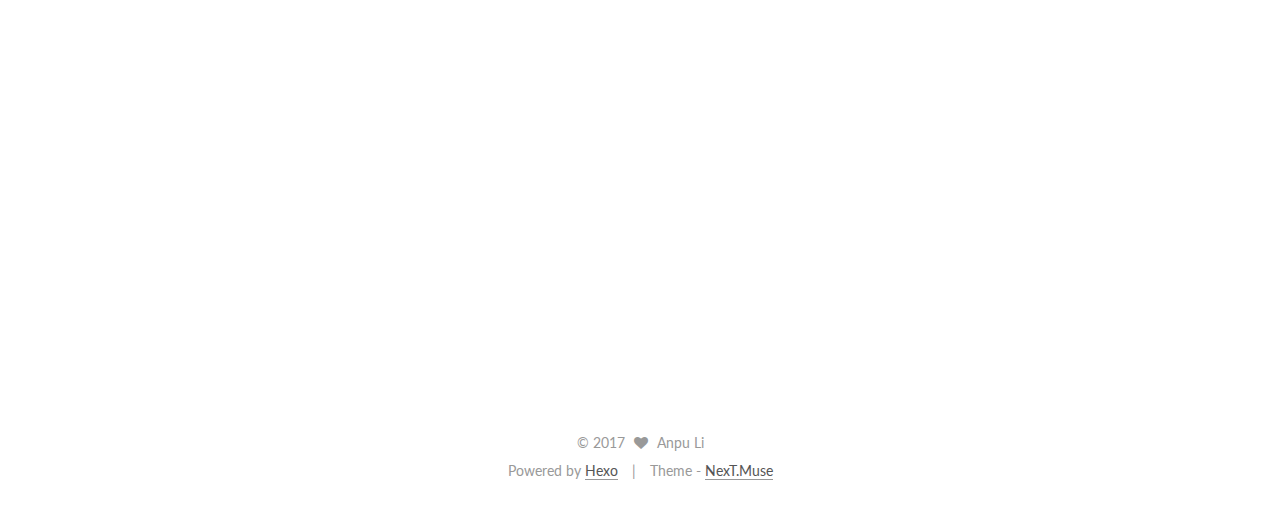
==== commit 08df59f9: "Site updated: 2017-03-16 14:16:38" ====
--- a/index.html
+++ b/index.html
@@ -104,11 +104,11 @@
   var CONFIG = {
     root: '/',
     scheme: 'Muse',
-    sidebar: {"position":"left","display":"post","offset":12,"offset_float":0,"b2t":false,"scrollpercent":false},
+    sidebar: {"position":"left","display":"hide","offset":12,"offset_float":0,"b2t":false,"scrollpercent":false},
     fancybox: true,
     motion: true,
     duoshuo: {
-      userId: '0',
+      userId: '6397325409645495000',
       author: 'Author'
     },
     algolia: {
@@ -728,6 +728,15 @@
 
           
 
+          
+            
+            
+            <div class="site-state-item site-state-tags">
+              <a href="/tags/index.html">
+                <span class="site-state-item-count">1</span>
+                <span class="site-state-item-name">tags</span>
+              </a>
+            </div>
           
 
         </nav>
@@ -915,6 +924,28 @@
   
 
   
+  
+    <script type="text/x-mathjax-config">
+      MathJax.Hub.Config({
+        tex2jax: {
+          inlineMath: [ ['$','$'], ["\\(","\\)"]  ],
+          processEscapes: true,
+          skipTags: ['script', 'noscript', 'style', 'textarea', 'pre', 'code']
+        }
+      });
+    </script>
+
+    <script type="text/x-mathjax-config">
+      MathJax.Hub.Queue(function() {
+        var all = MathJax.Hub.getAllJax(), i;
+        for (i=0; i < all.length; i += 1) {
+          all[i].SourceElement().parentNode.className += ' has-jax';
+        }
+      });
+    </script>
+    <script type="text/javascript" src="//cdn.mathjax.org/mathjax/latest/MathJax.js?config=TeX-AMS-MML_HTMLorMML"></script>
+  
+
 
   
 
--- a/css/main.css
+++ b/css/main.css
@@ -958,7 +958,7 @@
 }
 .header {
   background: url("http://omsks2h8u.bkt.clouddn.com/blog/20170315/204650794.jpg");
-  background-size: contain;
+  background-size: cover;
 }
 .header-inner {
   position: relative;
@@ -1685,7 +1685,7 @@
   width: 4px;
   height: 4px;
   border-radius: 50%;
-  background: #6321b1;
+  background: #f05bff;
 }
 .links-of-blogroll {
   font-size: 13px;
